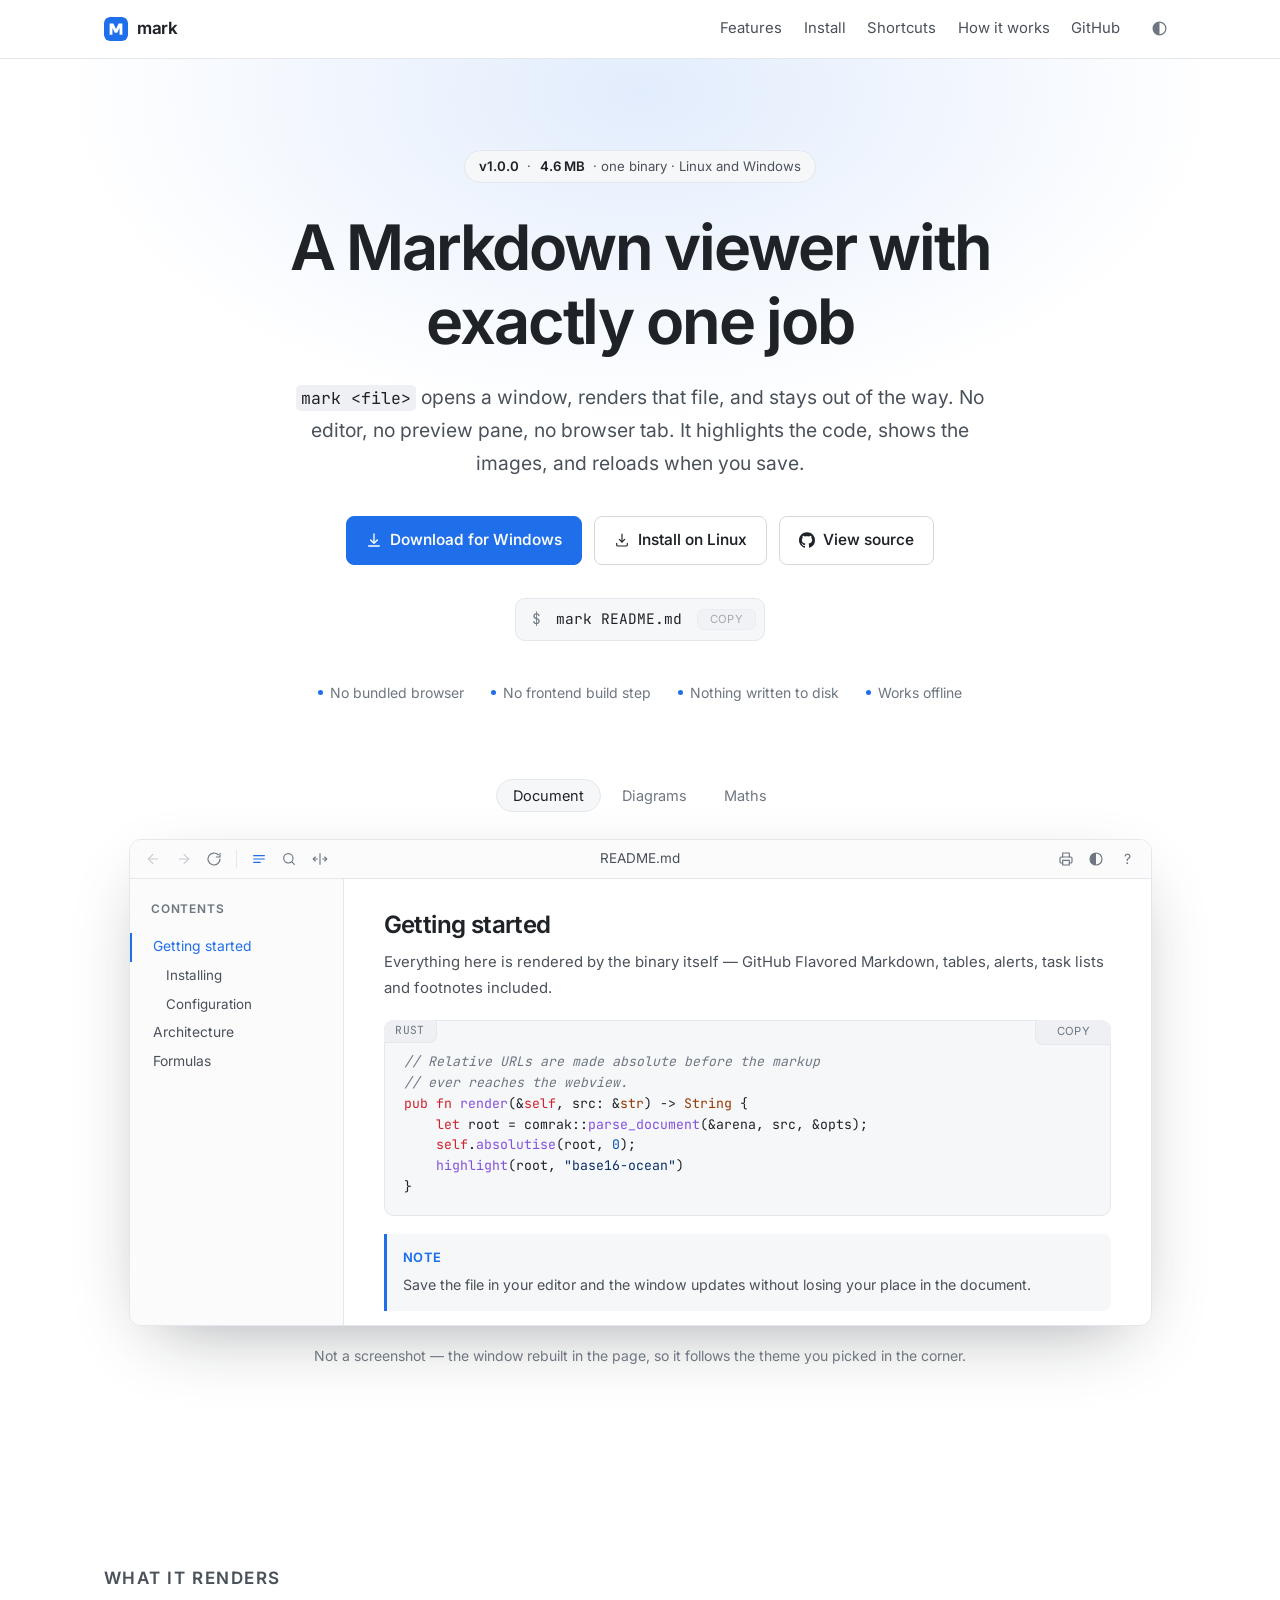
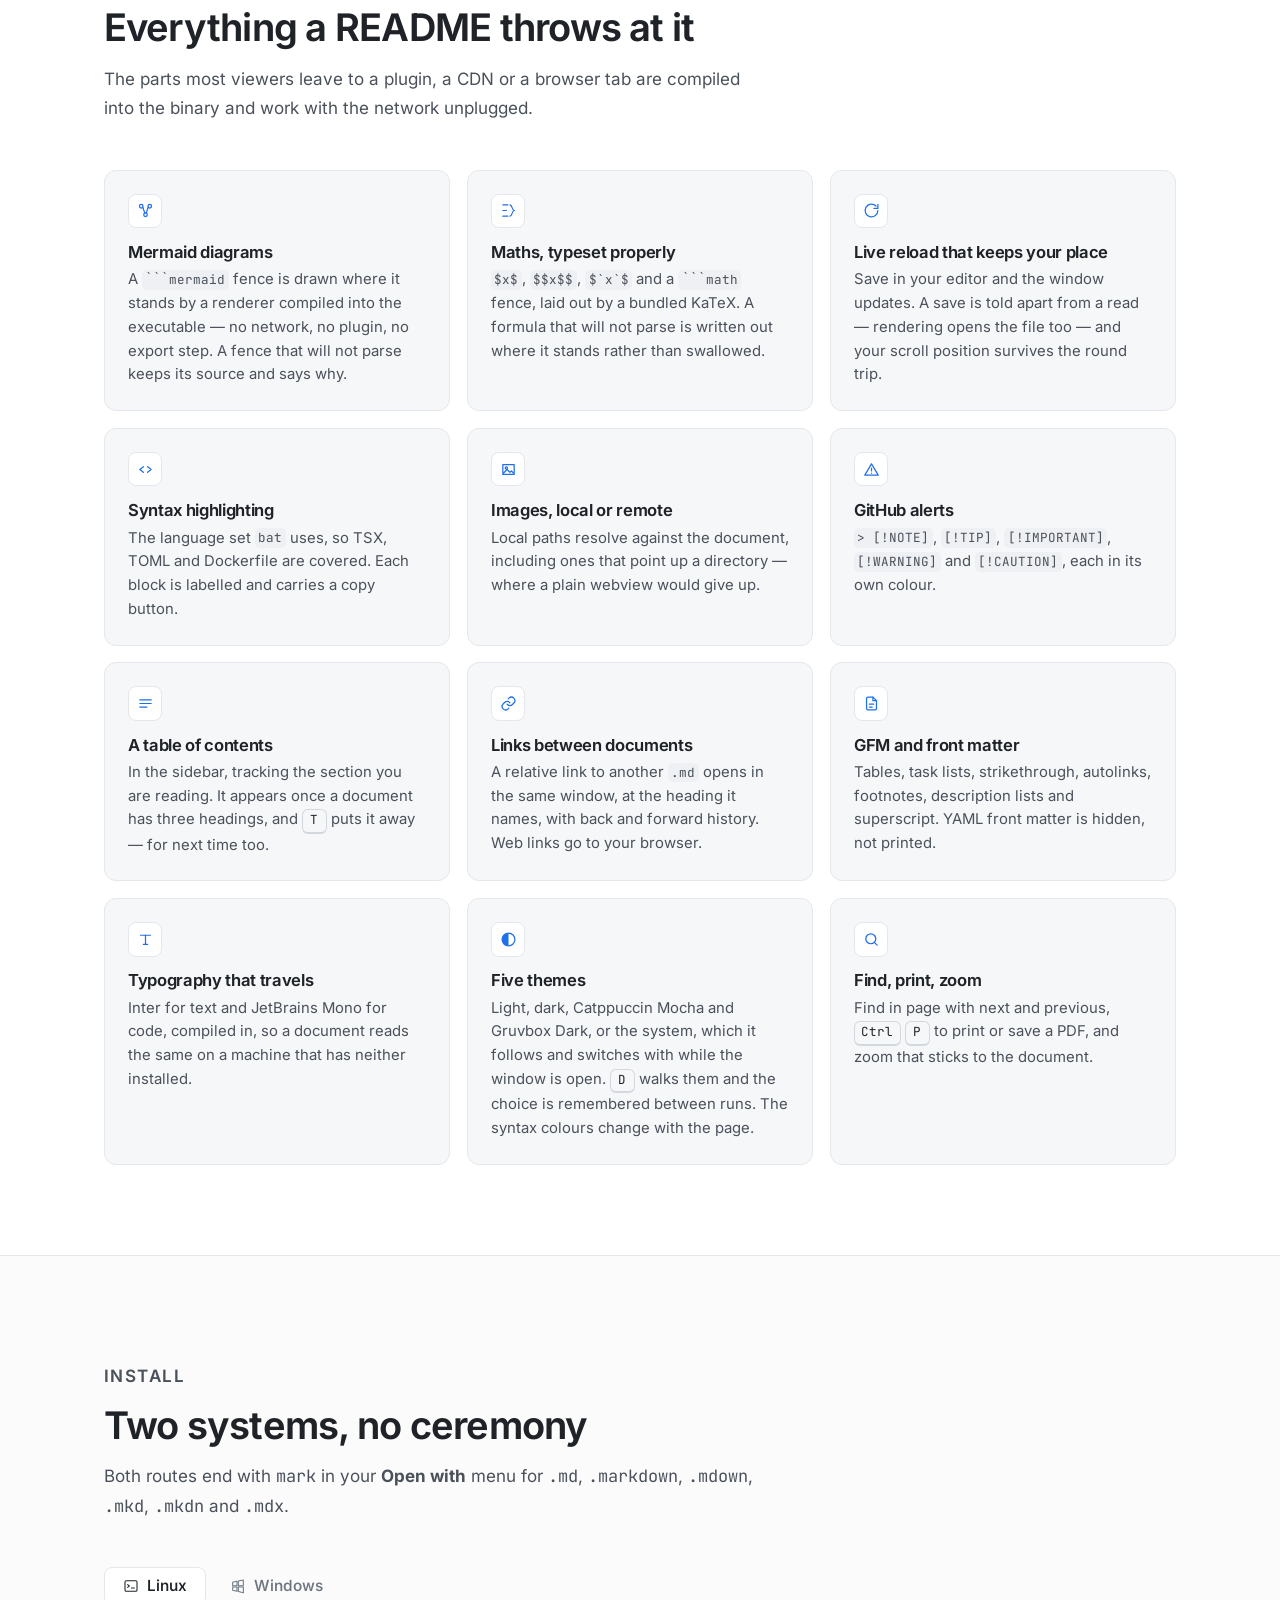
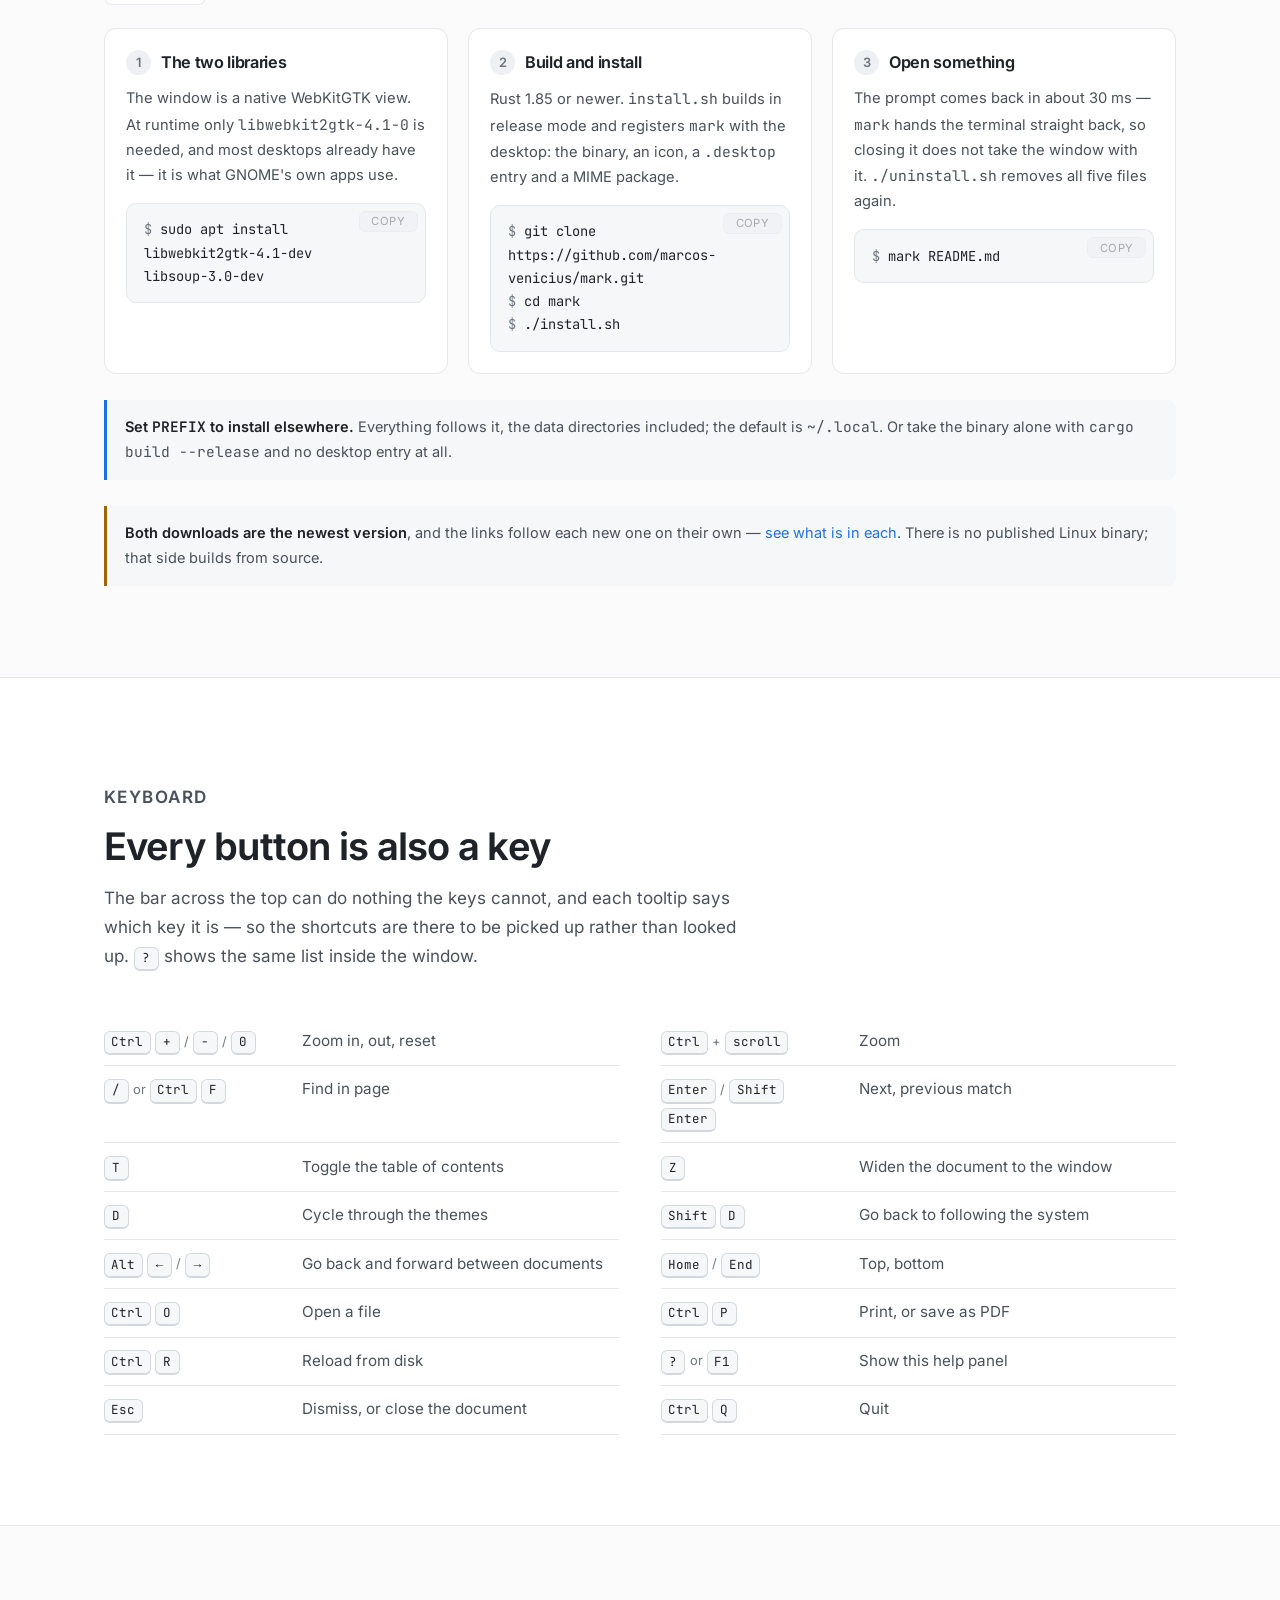
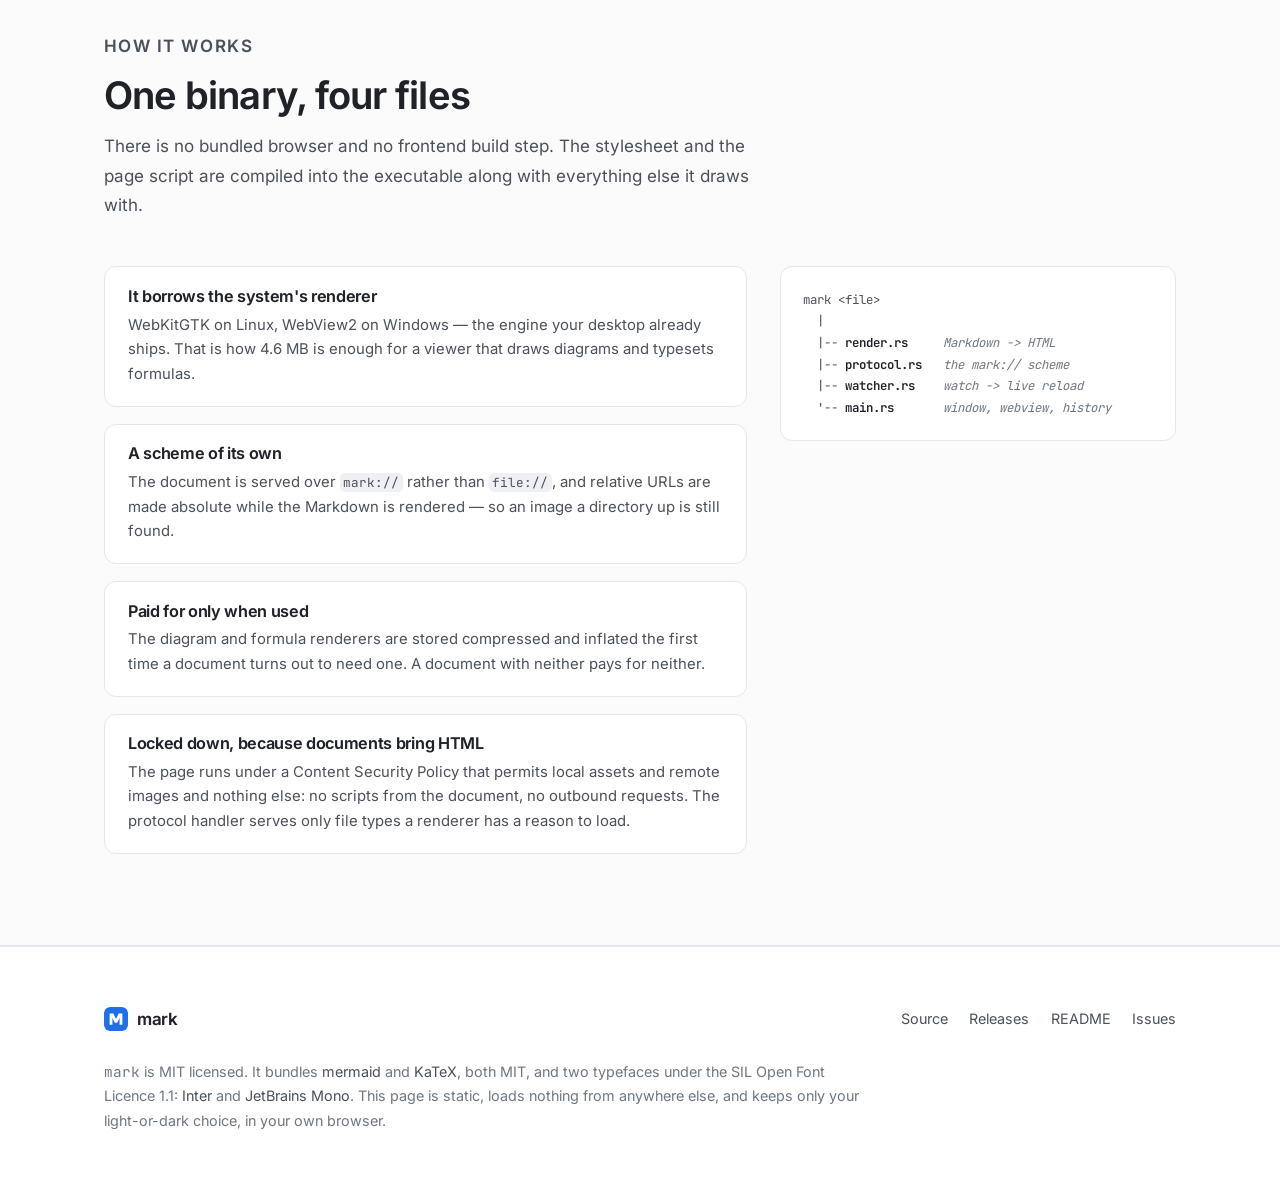
==== docs/index.html @ d96e4192 "feat: show the version in the empty window and on the landing page The empty state, which is the scr" ====
<!doctype html>
<html lang="en">
<head>
<meta charset="utf-8">
<meta name="viewport" content="width=device-width, initial-scale=1">

<title>mark — a Markdown viewer with exactly one job</title>
<meta name="description" content="mark &lt;file&gt; opens a window, renders that file, and stays out of the way. One 4.6 MB Rust binary: syntax highlighting, mermaid diagrams, KaTeX formulas and live reload, with no bundled browser.">
<link rel="canonical" href="https://marcos-venicius.github.io/mark/">

<link rel="icon" href="mark.svg" type="image/svg+xml">
<link rel="apple-touch-icon" href="mark.png">

<meta property="og:type" content="website">
<meta property="og:title" content="mark — a Markdown viewer with exactly one job">
<meta property="og:description" content="Opens a window, renders your Markdown, and stays out of the way. One binary, no bundled browser, nothing written to disk.">
<meta property="og:url" content="https://marcos-venicius.github.io/mark/">
<meta property="og:image" content="https://marcos-venicius.github.io/mark/mark.png">
<meta name="twitter:card" content="summary">

<!-- One for each palette, so the browser's own chrome matches the page. -->
<meta name="theme-color" content="#ffffff" media="(prefers-color-scheme: light)">
<meta name="theme-color" content="#0f1116" media="(prefers-color-scheme: dark)">

<link rel="stylesheet" href="style.css">

<!-- Before the first paint, not in app.js: a reader who chose a palette would
     otherwise get a white page for as long as it takes the stylesheet and the
     script to arrive. Absent attribute means follow the system, which the
     media query already handles without any of this. The list is repeated here
     rather than read from app.js because app.js has not arrived yet; a name
     outside it -- from a version of this page that offered a palette this one
     does not -- leaves the system in charge. -->
<script>
  try {
    var t = localStorage.getItem("mark.site.theme");
    if (["light", "dark", "catppuccin-mocha", "gruvbox-dark"].indexOf(t) >= 0)
      document.documentElement.dataset.theme = t;
  } catch (e) { /* storage disabled: the system palette is a fine answer */ }
</script>
</head>
<body>

<header id="nav">
  <div class="wrap">
    <a class="brand" href="#top">
      <img src="mark.svg" width="24" height="24" alt="">
      mark
    </a>

    <nav class="nav-links">
      <a href="#features">Features</a>
      <a href="#install">Install</a>
      <a href="#shortcuts">Shortcuts</a>
      <a href="#how">How it works</a>
      <a href="https://github.com/marcos-venicius/mark">GitHub</a>
    </nav>

    <!-- The same five the window offers, in the same order and under the same
         names, because they are the same palettes. -->
    <div class="theme-picker">
      <button id="theme" class="icon-button" type="button" title="Theme" aria-label="Theme" aria-haspopup="true" aria-expanded="false">
        <svg viewBox="0 0 24 24" aria-hidden="true"><circle cx="12" cy="12" r="9"/><path d="M12 3a9 9 0 0 0 0 18z" style="fill:currentColor;stroke:none"/></svg>
      </button>

      <div id="theme-menu" role="menu" aria-labelledby="theme" hidden>
        <button type="button" role="menuitemradio" value="system" aria-checked="true">System</button>
        <button type="button" role="menuitemradio" value="light" aria-checked="false">Light</button>
        <button type="button" role="menuitemradio" value="dark" aria-checked="false">Dark</button>
        <button type="button" role="menuitemradio" value="catppuccin-mocha" aria-checked="false">Catppuccin Mocha</button>
        <button type="button" role="menuitemradio" value="gruvbox-dark" aria-checked="false">Gruvbox Dark</button>
      </div>
    </div>
  </div>
</header>

<main id="top">

<!-- ------------------------------------------------------------- hero -->
<section id="hero">
  <div class="wrap">
    <!-- The version is written here by hand, since the page fetches nothing;
         the_landing_page_names_this_version holds it to Cargo.toml. -->
    <span class="hero-tag"><b>v1.0.0</b> · <b>4.6 MB</b> · one binary · Linux and Windows</span>

    <h1>A Markdown viewer with exactly one job</h1>

    <p class="hero-sub">
      <code>mark &lt;file&gt;</code> opens a window, renders that file, and stays out of
      the way. No editor, no preview pane, no browser tab. It highlights the code,
      shows the images, and reloads when you save.
    </p>

    <div class="hero-actions">
      <a class="button primary" href="https://github.com/marcos-venicius/mark/releases/latest/download/mark-setup-x64.exe">
        <svg viewBox="0 0 24 24" aria-hidden="true"><path d="M12 3v12"/><path d="m7 12 5 5 5-5"/><path d="M4 21h16"/></svg>
        Download for Windows
      </a>
      <a class="button" href="#install">
        <svg viewBox="0 0 24 24" aria-hidden="true"><path d="M4 17v2a2 2 0 0 0 2 2h12a2 2 0 0 0 2-2v-2"/><path d="m8 11 4 4 4-4"/><path d="M12 3v12"/></svg>
        Install on Linux
      </a>
      <a class="button" href="https://github.com/marcos-venicius/mark">
        <svg viewBox="0 0 24 24" aria-hidden="true" style="fill:currentColor;stroke:none"><path d="M12 .5C5.37.5 0 5.78 0 12.29c0 5.2 3.44 9.6 8.2 11.16.6.1.82-.25.82-.56v-2.17c-3.34.7-4.04-1.42-4.04-1.42-.55-1.36-1.34-1.73-1.34-1.73-1.09-.72.08-.71.08-.71 1.2.08 1.84 1.2 1.84 1.2 1.07 1.79 2.81 1.27 3.5.97.1-.76.42-1.27.76-1.56-2.67-.29-5.47-1.29-5.47-5.75 0-1.27.47-2.31 1.24-3.12-.14-.29-.54-1.47.1-3.07 0 0 1-.31 3.3 1.19.96-.26 1.98-.39 3-.4 1.02.01 2.04.14 3 .4 2.3-1.5 3.3-1.19 3.3-1.19.64 1.6.24 2.78.12 3.07.77.81 1.24 1.85 1.24 3.12 0 4.47-2.81 5.45-5.49 5.74.43.36.81 1.09.81 2.2v3.26c0 .31.21.67.83.56A12.02 12.02 0 0 0 24 12.29C24 5.78 18.63.5 12 .5z"/></svg>
        View source
      </a>
    </div>

    <div class="hero-command">
      <span class="prompt">$</span>
      <span class="cmd" id="hero-cmd">mark README.md</span>
      <button class="copy-button" type="button" data-copy="#hero-cmd" style="position:static">Copy</button>
    </div>

    <p class="hero-facts">
      <span>No bundled browser</span>
      <span>No frontend build step</span>
      <span>Nothing written to disk</span>
      <span>Works offline</span>
    </p>
  </div>
</section>

<!-- --------------------------------------------------------- the window -->
<section id="showcase">
  <div class="wrap">
    <div class="panes" role="tablist" aria-label="What the window shows">
      <button type="button" role="tab" aria-selected="true" aria-controls="pane-doc" data-pane="doc">Document</button>
      <button type="button" role="tab" aria-selected="false" aria-controls="pane-diagram" data-pane="diagram">Diagrams</button>
      <button type="button" role="tab" aria-selected="false" aria-controls="pane-maths" data-pane="maths">Maths</button>
    </div>

    <!-- The window, rebuilt rather than photographed: the bar below is the one
         from src/assets/shell.html, button for button, so it follows the
         palette the reader picked at the top of this page. -->
    <div class="window">
      <div class="window-bar">
        <div class="bar-group">
          <span class="bar-icon off" title="Back (Alt Left)"><svg viewBox="0 0 24 24" aria-hidden="true"><path d="M19 12H5"/><path d="m12 19-7-7 7-7"/></svg></span>
          <span class="bar-icon off" title="Forward (Alt Right)"><svg viewBox="0 0 24 24" aria-hidden="true"><path d="M5 12h14"/><path d="m12 5 7 7-7 7"/></svg></span>
          <span class="bar-icon" title="Reload from disk (Ctrl R)"><svg viewBox="0 0 24 24" aria-hidden="true"><path d="M21 12a9 9 0 1 1-2.64-6.36"/><path d="M21 3.5V9h-5.5"/></svg></span>
          <span class="bar-sep"></span>
          <span class="bar-icon on" title="Table of contents (T)"><svg viewBox="0 0 24 24" aria-hidden="true"><path d="M4 7h16"/><path d="M4 12h16"/><path d="M4 17h10"/></svg></span>
          <span class="bar-icon" title="Find in page (/)"><svg viewBox="0 0 24 24" aria-hidden="true"><circle cx="11" cy="11" r="7"/><path d="m20 20-3.6-3.6"/></svg></span>
          <span class="bar-icon" title="Full window width (Z)"><svg viewBox="0 0 24 24" aria-hidden="true"><path d="M12 4v16"/><path d="M16 12h6"/><path d="m19 9 3 3-3 3"/><path d="M8 12H2"/><path d="m5 9-3 3 3 3"/></svg></span>
        </div>

        <span class="bar-name" id="mock-name">README.md</span>

        <div class="bar-group bar-right">
          <span class="bar-icon" title="Print, or save as PDF (Ctrl P)"><svg viewBox="0 0 24 24" aria-hidden="true"><path d="M7 9V3h10v6"/><path d="M7 18H5a2 2 0 0 1-2-2v-5a2 2 0 0 1 2-2h14a2 2 0 0 1 2 2v5a2 2 0 0 1-2 2h-2"/><path d="M7 14h10v7H7z"/></svg></span>
          <span class="bar-icon" title="Theme (D)"><svg viewBox="0 0 24 24" aria-hidden="true"><circle cx="12" cy="12" r="9"/><path d="M12 3a9 9 0 0 0 0 18z" style="fill:currentColor;stroke:none"/></svg></span>
          <span class="bar-icon" title="Help (?)">?</span>
        </div>
      </div>

      <div class="window-body">
        <aside class="window-toc">
          <p>Contents</p>
          <a href="#showcase" class="here">Getting started</a>
          <a href="#showcase" class="sub">Installing</a>
          <a href="#showcase" class="sub">Configuration</a>
          <a href="#showcase">Architecture</a>
          <a href="#showcase">Formulas</a>
        </aside>

        <div class="window-page">

          <div class="pane shown" id="pane-doc" role="tabpanel">
            <h3>Getting started</h3>
            <p class="lead">
              Everything here is rendered by the binary itself — GitHub Flavored
              Markdown, tables, alerts, task lists and footnotes included.
            </p>

            <div class="mock-code">
              <pre data-lang="rust"><code><span class="c">// Relative URLs are made absolute before the markup</span>
<span class="c">// ever reaches the webview.</span>
<span class="k">pub fn</span> <span class="f">render</span>(&amp;<span class="k">self</span>, src: &amp;<span class="t">str</span>) -&gt; <span class="t">String</span> {
    <span class="k">let</span> root = comrak::<span class="f">parse_document</span>(&amp;arena, src, &amp;opts);
    <span class="k">self</span>.<span class="f">absolutise</span>(root, <span class="n">0</span>);
    <span class="f">highlight</span>(root, <span class="s">"base16-ocean"</span>)
}</code></pre>
              <span class="copy">Copy</span>
            </div>

            <div class="mock-alert note">
              <span class="title">Note</span>
              <p>Save the file in your editor and the window updates without losing your place in the document.</p>
            </div>

            <table class="mock-table">
              <thead><tr><th>Key</th><th>Action</th></tr></thead>
              <tbody>
                <tr><td>T</td><td>Table of contents</td></tr>
                <tr><td>D</td><td>Light or dark</td></tr>
                <tr><td>Ctrl P</td><td>Print</td></tr>
              </tbody>
            </table>
          </div>

          <div class="pane" id="pane-diagram" role="tabpanel">
            <h3>Architecture</h3>
            <p class="lead">
              A <code>```mermaid</code> fence is drawn where it stands, by a
              renderer compiled into the binary. No network, no plugin.
            </p>

            <div class="mock-diagram">
              <svg viewBox="0 0 620 132" role="img" aria-label="A flow diagram: the file goes to the renderer, then to the window">
                <rect class="box" x="8" y="46" width="150" height="42" rx="8"/>
                <text class="label" x="83" y="72" text-anchor="middle">file.md</text>

                <path class="edge" d="M158 67h60"/>
                <path class="edge" d="m212 62 8 5-8 5"/>
                <text class="edge-label" x="188" y="56" text-anchor="middle">watch</text>

                <rect class="box" x="222" y="46" width="176" height="42" rx="8"/>
                <text class="label" x="310" y="72" text-anchor="middle">comrak + syntect</text>

                <path class="edge" d="M398 67h60"/>
                <path class="edge" d="m452 62 8 5-8 5"/>
                <text class="edge-label" x="428" y="56" text-anchor="middle">mark://</text>

                <rect class="box" x="462" y="46" width="150" height="42" rx="8"/>
                <text class="label" x="537" y="72" text-anchor="middle">window</text>

                <path class="edge" d="M537 88v22H83V88"/>
                <path class="edge" d="m78 93 5-8 5 8"/>
                <text class="edge-label" x="310" y="124" text-anchor="middle">reload on save, scroll kept</text>
              </svg>
            </div>

            <p>
              Each diagram is drawn twice, once per palette, and the stylesheet
              shows one — which is also what makes a dark page printable.
            </p>
          </div>

          <div class="pane" id="pane-maths" role="tabpanel">
            <h3>Formulas</h3>
            <p class="lead">
              <code>$x$</code>, <code>$$x$$</code> and a <code>```math</code>
              fence, typeset by a KaTeX compiled in beside the diagram renderer.
            </p>

            <div class="mock-math">
              <i>e</i><sup><i>iπ</i></sup> + 1 = 0
            </div>

            <p>
              Inline as well: the golden ratio is
              <i>φ</i> = <span class="frac"><span>1 + √<span class="rad">5</span></span><span>2</span></span>,
              set in the middle of a sentence without disturbing the line.
            </p>

            <div class="mock-math">
              <span class="frac"><span>∂<i>f</i></span><span>∂<i>x</i></span></span>
              = lim<sub><i>h</i>→0</sub>
              <span class="frac"><span><i>f</i>(<i>x</i>+<i>h</i>) − <i>f</i>(<i>x</i>)</span><span><i>h</i></span></span>
            </div>
          </div>

        </div>
      </div>
    </div>

    <p class="window-note">
      Not a screenshot — the window rebuilt in the page, so it follows the theme
      you picked in the corner.
    </p>
  </div>
</section>

<!-- --------------------------------------------------------- features -->
<section id="features">
  <div class="wrap">
    <div class="section-head">
      <p class="eyebrow">What it renders</p>
      <h2>Everything a README throws at it</h2>
      <p>
        The parts most viewers leave to a plugin, a CDN or a browser tab are
        compiled into the binary and work with the network unplugged.
      </p>
    </div>

    <div class="grid">
      <article class="card">
        <span class="card-icon"><svg viewBox="0 0 24 24" aria-hidden="true"><circle cx="6" cy="6" r="2.5"/><circle cx="18" cy="6" r="2.5"/><circle cx="12" cy="18" r="2.5"/><path d="M8.2 7.4 11 15.7M15.8 7.4 13 15.7"/></svg></span>
        <h3>Mermaid diagrams</h3>
        <p>
          A <code>```mermaid</code> fence is drawn where it stands by a renderer
          compiled into the executable — no network, no plugin, no export step.
          A fence that will not parse keeps its source and says why.
        </p>
      </article>

      <article class="card">
        <span class="card-icon"><svg viewBox="0 0 24 24" aria-hidden="true"><path d="M4 4h7M4 12h5M4 20h7"/><path d="M14 20c3.5 0 3-8 6-8"/><path d="M14 4c3.5 0 3 8 6 8"/></svg></span>
        <h3>Maths, typeset properly</h3>
        <p>
          <code>$x$</code>, <code>$$x$$</code>, <code>$`x`$</code> and a
          <code>```math</code> fence, laid out by a bundled KaTeX. A formula that
          will not parse is written out where it stands rather than swallowed.
        </p>
      </article>

      <article class="card">
        <span class="card-icon"><svg viewBox="0 0 24 24" aria-hidden="true"><path d="M21 12a9 9 0 1 1-2.64-6.36"/><path d="M21 3.5V9h-5.5"/></svg></span>
        <h3>Live reload that keeps your place</h3>
        <p>
          Save in your editor and the window updates. A save is told apart from a
          read — rendering opens the file too — and your scroll position survives
          the round trip.
        </p>
      </article>

      <article class="card">
        <span class="card-icon"><svg viewBox="0 0 24 24" aria-hidden="true"><path d="m9 8-5 4 5 4"/><path d="m15 8 5 4-5 4"/></svg></span>
        <h3>Syntax highlighting</h3>
        <p>
          The language set <code>bat</code> uses, so TSX, TOML and Dockerfile are
          covered. Each block is labelled and carries a copy button.
        </p>
      </article>

      <article class="card">
        <span class="card-icon"><svg viewBox="0 0 24 24" aria-hidden="true"><path d="M4 5h16v14H4z"/><circle cx="9" cy="10" r="1.6"/><path d="m5 17 5-5 4 4 2-2 3 3"/></svg></span>
        <h3>Images, local or remote</h3>
        <p>
          Local paths resolve against the document, including ones that point up
          a directory — where a plain webview would give up.
        </p>
      </article>

      <article class="card">
        <span class="card-icon"><svg viewBox="0 0 24 24" aria-hidden="true"><path d="M12 4 2.5 20h19z"/><path d="M12 10v4M12 17.2v.1"/></svg></span>
        <h3>GitHub alerts</h3>
        <p>
          <code>&gt; [!NOTE]</code>, <code>[!TIP]</code>,
          <code>[!IMPORTANT]</code>, <code>[!WARNING]</code> and
          <code>[!CAUTION]</code>, each in its own colour.
        </p>
      </article>

      <article class="card">
        <span class="card-icon"><svg viewBox="0 0 24 24" aria-hidden="true"><path d="M4 7h16"/><path d="M4 12h16"/><path d="M4 17h10"/></svg></span>
        <h3>A table of contents</h3>
        <p>
          In the sidebar, tracking the section you are reading. It appears once a
          document has three headings, and <kbd>T</kbd> puts it away &mdash; for
          next time too.
        </p>
      </article>

      <article class="card">
        <span class="card-icon"><svg viewBox="0 0 24 24" aria-hidden="true"><path d="M10 13a5 5 0 0 0 7.5.5l2.5-2.5a5 5 0 0 0-7-7l-1.4 1.4"/><path d="M14 11a5 5 0 0 0-7.5-.5L4 13a5 5 0 0 0 7 7l1.4-1.4"/></svg></span>
        <h3>Links between documents</h3>
        <p>
          A relative link to another <code>.md</code> opens in the same window,
          at the heading it names, with back and forward history. Web links go
          to your browser.
        </p>
      </article>

      <article class="card">
        <span class="card-icon"><svg viewBox="0 0 24 24" aria-hidden="true"><path d="M14 3H7a2 2 0 0 0-2 2v14a2 2 0 0 0 2 2h10a2 2 0 0 0 2-2V8z"/><path d="M14 3v5h5"/><path d="M9 13h6M9 17h4"/></svg></span>
        <h3>GFM and front matter</h3>
        <p>
          Tables, task lists, strikethrough, autolinks, footnotes, description
          lists and superscript. YAML front matter is hidden, not printed.
        </p>
      </article>

      <article class="card">
        <span class="card-icon"><svg viewBox="0 0 24 24" aria-hidden="true"><path d="M5 6h14"/><path d="M12 6v13"/><path d="M9 19h6"/></svg></span>
        <h3>Typography that travels</h3>
        <p>
          Inter for text and JetBrains Mono for code, compiled in, so a document
          reads the same on a machine that has neither installed.
        </p>
      </article>

      <article class="card">
        <span class="card-icon"><svg viewBox="0 0 24 24" aria-hidden="true"><circle cx="12" cy="12" r="9"/><path d="M12 3a9 9 0 0 0 0 18z" style="fill:currentColor;stroke:none"/></svg></span>
        <h3>Five themes</h3>
        <p>
          Light, dark, Catppuccin Mocha and Gruvbox Dark, or the system, which it
          follows and switches with while the window is open. <kbd>D</kbd> walks
          them and the choice is remembered between runs. The syntax colours
          change with the page.
        </p>
      </article>

      <article class="card">
        <span class="card-icon"><svg viewBox="0 0 24 24" aria-hidden="true"><circle cx="11" cy="11" r="7"/><path d="m20 20-3.6-3.6"/></svg></span>
        <h3>Find, print, zoom</h3>
        <p>
          Find in page with next and previous, <kbd>Ctrl</kbd> <kbd>P</kbd> to
          print or save a PDF, and zoom that sticks to the document.
        </p>
      </article>
    </div>
  </div>
</section>

<!-- ---------------------------------------------------------- install -->
<section id="install">
  <div class="wrap">
    <div class="section-head">
      <p class="eyebrow">Install</p>
      <h2>Two systems, no ceremony</h2>
      <p>
        Both routes end with <code>mark</code> in your <b>Open with</b> menu for
        <code>.md</code>, <code>.markdown</code>, <code>.mdown</code>,
        <code>.mkd</code>, <code>.mkdn</code> and <code>.mdx</code>.
      </p>
    </div>

    <div class="tabs" role="tablist" aria-label="Choose a platform">
      <button type="button" role="tab" aria-selected="true" aria-controls="tab-linux" data-tab="linux">
        <svg viewBox="0 0 24 24" aria-hidden="true"><rect x="3" y="4" width="18" height="16" rx="2"/><path d="m7 10 2.5 2L7 14"/><path d="M12.5 15H17"/></svg>
        Linux
      </button>
      <button type="button" role="tab" aria-selected="false" aria-controls="tab-windows" data-tab="windows">
        <svg viewBox="0 0 24 24" aria-hidden="true"><path d="M4 6.5 10.5 5v6.5H4z"/><path d="M12.5 4.6 20 3v8.5h-7.5z"/><path d="M4 13.5h6.5V20L4 18.5z"/><path d="M12.5 13.5H20V22l-7.5-1.6z"/></svg>
        Windows
      </button>
    </div>

    <div class="tab-panel" id="tab-linux" role="tabpanel">
      <div class="steps">
        <div class="step">
          <h3><span class="num">1</span> The two libraries</h3>
          <p>
            The window is a native WebKitGTK view. At runtime only
            <code>libwebkit2gtk-4.1-0</code> is needed, and most desktops already
            have it — it is what GNOME's own apps use.
          </p>
          <pre class="shell"><span class="prompt">$ </span>sudo apt install libwebkit2gtk-4.1-dev libsoup-3.0-dev</pre>
        </div>

        <div class="step">
          <h3><span class="num">2</span> Build and install</h3>
          <p>
            Rust 1.85 or newer. <code>install.sh</code> builds in release mode and
            registers <code>mark</code> with the desktop: the binary, an icon, a
            <code>.desktop</code> entry and a MIME package.
          </p>
          <pre class="shell"><span class="prompt">$ </span>git clone https://github.com/marcos-venicius/mark.git
<span class="prompt">$ </span>cd mark
<span class="prompt">$ </span>./install.sh</pre>
        </div>

        <div class="step">
          <h3><span class="num">3</span> Open something</h3>
          <p>
            The prompt comes back in about 30 ms — <code>mark</code> hands the
            terminal straight back, so closing it does not take the window with
            it. <code>./uninstall.sh</code> removes all five files again.
          </p>
          <pre class="shell"><span class="prompt">$ </span>mark README.md</pre>
        </div>
      </div>

      <p class="note-line">
        <b>Set <code>PREFIX</code> to install elsewhere.</b> Everything follows
        it, the data directories included; the default is <code>~/.local</code>.
        Or take the binary alone with
        <code>cargo build --release</code> and no desktop entry at all.
      </p>
    </div>

    <div class="tab-panel" id="tab-windows" role="tabpanel" hidden>
      <div class="steps">
        <div class="step">
          <h3><span class="num">1</span> Nothing to install first</h3>
          <p>
            The window uses WebView2, which ships with Windows 11 and is a
            bootstrapper away on Windows 10. There is no runtime to chase and no
            Visual C++ redistributable.
          </p>
        </div>

        <div class="step">
          <h3><span class="num">2</span> Take the installer</h3>
          <p>
            <code>mark-setup-x64.exe</code> installs for the current user only —
            <code>%LOCALAPPDATA%\Programs\mark</code>, no administrator prompt, a
            Start Menu entry, and an uninstaller that takes the registry keys with
            it. Or take the single <code>.exe</code> and run it from anywhere.
          </p>
          <div class="downloads">
            <a class="button primary" href="https://github.com/marcos-venicius/mark/releases/latest/download/mark-setup-x64.exe">Installer (x64)</a>
            <a class="button" href="https://github.com/marcos-venicius/mark/releases/latest/download/mark-windows-x64.exe">Plain .exe</a>
          </div>
        </div>

        <div class="step">
          <h3><span class="num">3</span> Double-click a file</h3>
          <p>
            Installing puts <code>mark</code> in the <b>Open with</b> menu of every
            Markdown extension. The installer leaves <code>PATH</code> alone; add
            <code>%LOCALAPPDATA%\Programs\mark</code> to it if you want
            <code>mark file.md</code> from a terminal.
          </p>
        </div>
      </div>

      <p class="note-line">
        <b>No installer can make itself the default for a file type</b>, and this
        one does not pretend to: on Windows the value that decides it is
        hash-protected, precisely so that programs cannot claim a file type behind
        your back. Choose <code>mark</code> once with "Always use this app" and the
        double click works from then on.
      </p>
    </div>

    <p class="note-line" style="border-left-color: var(--warning)">
      <b>Both downloads are the newest version</b>, and the links follow each new
      one on their own —
      <a href="https://github.com/marcos-venicius/mark/blob/main/CHANGELOG.md">see what is in each</a>.
      There is no published Linux binary; that side builds from source.
    </p>
  </div>
</section>

<!-- -------------------------------------------------------- shortcuts -->
<section id="shortcuts">
  <div class="wrap">
    <div class="section-head">
      <p class="eyebrow">Keyboard</p>
      <h2>Every button is also a key</h2>
      <p>
        The bar across the top can do nothing the keys cannot, and each tooltip
        says which key it is — so the shortcuts are there to be picked up rather
        than looked up. <kbd>?</kbd> shows the same list inside the window.
      </p>
    </div>

    <div class="keys">
      <div class="key-row"><span class="combo"><kbd>Ctrl</kbd><kbd>+</kbd><span class="sep">/</span><kbd>−</kbd><span class="sep">/</span><kbd>0</kbd></span><span class="what">Zoom in, out, reset</span></div>
      <div class="key-row"><span class="combo"><kbd>Ctrl</kbd><span class="sep">+</span><kbd>scroll</kbd></span><span class="what">Zoom</span></div>
      <div class="key-row"><span class="combo"><kbd>/</kbd><span class="sep">or</span><kbd>Ctrl</kbd><kbd>F</kbd></span><span class="what">Find in page</span></div>
      <div class="key-row"><span class="combo"><kbd>Enter</kbd><span class="sep">/</span><kbd>Shift</kbd><kbd>Enter</kbd></span><span class="what">Next, previous match</span></div>
      <div class="key-row"><span class="combo"><kbd>T</kbd></span><span class="what">Toggle the table of contents</span></div>
      <div class="key-row"><span class="combo"><kbd>Z</kbd></span><span class="what">Widen the document to the window</span></div>
      <div class="key-row"><span class="combo"><kbd>D</kbd></span><span class="what">Cycle through the themes</span></div>
      <div class="key-row"><span class="combo"><kbd>Shift</kbd><kbd>D</kbd></span><span class="what">Go back to following the system</span></div>
      <div class="key-row"><span class="combo"><kbd>Alt</kbd><kbd>←</kbd><span class="sep">/</span><kbd>→</kbd></span><span class="what">Go back and forward between documents</span></div>
      <div class="key-row"><span class="combo"><kbd>Home</kbd><span class="sep">/</span><kbd>End</kbd></span><span class="what">Top, bottom</span></div>
      <div class="key-row"><span class="combo"><kbd>Ctrl</kbd><kbd>O</kbd></span><span class="what">Open a file</span></div>
      <div class="key-row"><span class="combo"><kbd>Ctrl</kbd><kbd>P</kbd></span><span class="what">Print, or save as PDF</span></div>
      <div class="key-row"><span class="combo"><kbd>Ctrl</kbd><kbd>R</kbd></span><span class="what">Reload from disk</span></div>
      <div class="key-row"><span class="combo"><kbd>?</kbd><span class="sep">or</span><kbd>F1</kbd></span><span class="what">Show this help panel</span></div>
      <div class="key-row"><span class="combo"><kbd>Esc</kbd></span><span class="what">Dismiss, or close the document</span></div>
      <div class="key-row"><span class="combo"><kbd>Ctrl</kbd><kbd>Q</kbd></span><span class="what">Quit</span></div>
    </div>
  </div>
</section>

<!-- ------------------------------------------------------ how it works -->
<section id="how">
  <div class="wrap">
    <div class="section-head">
      <p class="eyebrow">How it works</p>
      <h2>One binary, four files</h2>
      <p>
        There is no bundled browser and no frontend build step. The stylesheet and
        the page script are compiled into the executable along with everything
        else it draws with.
      </p>
    </div>

    <div class="how-layout">
      <div class="how-list">
        <div class="how-item">
          <h3>It borrows the system's renderer</h3>
          <p>
            WebKitGTK on Linux, WebView2 on Windows — the engine your desktop
            already ships. That is how 4.6 MB is enough for a viewer that draws
            diagrams and typesets formulas.
          </p>
        </div>

        <div class="how-item">
          <h3>A scheme of its own</h3>
          <p>
            The document is served over <code>mark://</code> rather than
            <code>file://</code>, and relative URLs are made absolute while the
            Markdown is rendered — so an image a directory up is still found.
          </p>
        </div>

        <div class="how-item">
          <h3>Paid for only when used</h3>
          <p>
            The diagram and formula renderers are stored compressed and inflated
            the first time a document turns out to need one. A document with
            neither pays for neither.
          </p>
        </div>

        <div class="how-item">
          <h3>Locked down, because documents bring HTML</h3>
          <p>
            The page runs under a Content Security Policy that permits local
            assets and remote images and nothing else: no scripts from the
            document, no outbound requests. The protocol handler serves only file
            types a renderer has a reason to load.
          </p>
        </div>
      </div>

      <pre class="tree">mark &lt;file&gt;
  |
  |-- <b>render.rs</b>     <span class="c">Markdown -&gt; HTML</span>
  |-- <b>protocol.rs</b>   <span class="c">the mark:// scheme</span>
  |-- <b>watcher.rs</b>    <span class="c">watch -&gt; live reload</span>
  '-- <b>main.rs</b>       <span class="c">window, webview, history</span>
</pre>
    </div>
  </div>
</section>

</main>

<footer>
  <div class="wrap">
    <div class="foot-top">
      <a class="brand" href="#top">
        <img src="mark.svg" width="24" height="24" alt="">
        mark
      </a>
      <div class="foot-links">
        <a href="https://github.com/marcos-venicius/mark">Source</a>
        <a href="https://github.com/marcos-venicius/mark/releases">Releases</a>
        <a href="https://github.com/marcos-venicius/mark#readme">README</a>
        <a href="https://github.com/marcos-venicius/mark/issues">Issues</a>
      </div>
    </div>

    <p class="credits">
      <code>mark</code> is MIT licensed. It bundles
      <a href="https://mermaid.js.org/">mermaid</a> and
      <a href="https://katex.org/">KaTeX</a>, both MIT, and two typefaces under the
      SIL Open Font Licence 1.1: <a href="https://github.com/rsms/inter">Inter</a>
      and <a href="https://github.com/JetBrains/JetBrainsMono">JetBrains Mono</a>.
      This page is static, loads nothing from anywhere else, and keeps only your
      light-or-dark choice, in your own browser.
    </p>
  </div>
</footer>

<script src="app.js"></script>
</body>
</html>
---- docs/style.css ----
/* The landing page for mark, served from GitHub Pages.

   The palette below is the app's own, copied token for token from
   src/assets/style.css. That is deliberate: the site and the window it is
   selling should not be two designs that merely resemble each other, and a
   value changed in the app can be carried across here by eye. Everything the
   page needs beyond the app's tokens is grouped separately and named --site-*.

   No build step, no framework, no external request. The two fonts are served
   from fonts/ beside this file for the same reason the binary carries them:
   the page should read the same on a machine that has neither. */

/* ------------------------------------------------------------------ fonts */

/* Only the latin subsets are here, not the latin-ext ones the binary also
   carries. The unicode-range is what makes that safe: a glyph outside the
   range falls back to the stack rather than going missing, and an English
   page never asks for one. 88 KB instead of 189 KB. */
@font-face {
  font-family: "Inter";
  font-style: normal;
  font-weight: 100 900;
  font-display: swap;
  src: url("fonts/inter-latin.woff2") format("woff2");
  unicode-range: U+0000-00FF, U+0131, U+0152-0153, U+02BB-02BC, U+02C6, U+02DA, U+02DC, U+0304, U+0308, U+0329, U+2000-206F, U+20AC, U+2122, U+2191, U+2193, U+2212, U+2215, U+FEFF, U+FFFD;
}

@font-face {
  font-family: "JetBrains Mono";
  font-style: normal;
  font-weight: 100 800;
  font-display: swap;
  src: url("fonts/jetbrains-mono-latin.woff2") format("woff2");
  unicode-range: U+0000-00FF, U+0131, U+0152-0153, U+02BB-02BC, U+02C6, U+02DA, U+02DC, U+0304, U+0308, U+0329, U+2000-206F, U+20AC, U+2122, U+2191, U+2193, U+2212, U+2215, U+FEFF, U+FFFD;
}

/* --------------------------------------------------------------- palettes */

:root {
  --bg: #ffffff;
  --sidebar-bg: #fbfbfc;
  --surface: #f6f7f9;
  --surface-strong: #eef0f3;
  --border: #e4e7eb;
  --border-strong: #d3d8de;
  --text: #1f2328;
  --text-soft: #4a515a;
  --muted: #6e7781;
  --link: #1f6feb;
  --accent: #1f6feb;
  --shadow: 0 6px 24px rgba(20, 24, 31, 0.12);
  --selection: rgba(31, 111, 235, 0.18);
  --backdrop: rgba(20, 24, 31, 0.34);

  --note: #1f6feb;
  --tip: #1a7f37;
  --important: #8250df;
  --warning: #9a6700;
  --caution: #cf222e;

  --sans: "Inter", ui-sans-serif, system-ui, -apple-system, "Segoe UI", Roboto,
    "Helvetica Neue", Arial, "Noto Sans", sans-serif;
  --mono: "JetBrains Mono", ui-monospace, "SFMono-Regular", "Cascadia Mono",
    "Liberation Mono", Menlo, Consolas, monospace;

  --bar-height: 2.4rem;

  /* Beyond the app's palette. The syntax colours stand in for syntect, which
     is not here: the mock's code is highlighted by hand, once per palette. */
  --site-nav-bg: rgba(255, 255, 255, 0.82);
  --site-glow: rgba(31, 111, 235, 0.13);
  --site-frame: 0 24px 70px -28px rgba(20, 24, 31, 0.42);
  --site-on-accent: #ffffff;

  --syn-key: #cf222e;
  --syn-str: #0a3069;
  --syn-com: #6e7781;
  --syn-fn: #8250df;
  --syn-num: #0550ae;
  --syn-type: #953800;

  color-scheme: light;
  font-size: 16.5px;
}

/* The dark palette, written twice on purpose, exactly as the app writes it.
   The two conditions it answers to -- the system asking for dark with nothing
   overriding it, and the reader picking dark outright -- cannot be folded into
   one selector, because one of them is a media query. Keep the blocks
   identical. */
@media (prefers-color-scheme: dark) {
  :root:not([data-theme]) {
    --bg: #0f1116;
    --sidebar-bg: #0b0d11;
    --surface: #171a21;
    --surface-strong: #1f232b;
    --border: #262b34;
    --border-strong: #363c47;
    --text: #e2e5ea;
    --text-soft: #b6bdc7;
    --muted: #8b939f;
    --link: #6aa9ff;
    --accent: #6aa9ff;
    --shadow: 0 6px 24px rgba(0, 0, 0, 0.55);
    --selection: rgba(106, 169, 255, 0.26);
    --backdrop: rgba(0, 0, 0, 0.62);

    --note: #6aa9ff;
    --tip: #4ac26b;
    --important: #b787f0;
    --warning: #d4a72c;
    --caution: #ff7b72;

    --site-nav-bg: rgba(15, 17, 22, 0.82);
    --site-glow: rgba(106, 169, 255, 0.13);
    --site-frame: 0 24px 70px -28px rgba(0, 0, 0, 0.8);
    --site-on-accent: #0b0d11;

    --syn-key: #ff7b72;
    --syn-str: #a5d6ff;
    --syn-com: #8b939f;
    --syn-fn: #d2a8ff;
    --syn-num: #79c0ff;
    --syn-type: #ffa657;

    color-scheme: dark;
  }
}

:root[data-theme="dark"] {
  --bg: #0f1116;
  --sidebar-bg: #0b0d11;
  --surface: #171a21;
  --surface-strong: #1f232b;
  --border: #262b34;
  --border-strong: #363c47;
  --text: #e2e5ea;
  --text-soft: #b6bdc7;
  --muted: #8b939f;
  --link: #6aa9ff;
  --accent: #6aa9ff;
  --shadow: 0 6px 24px rgba(0, 0, 0, 0.55);
  --selection: rgba(106, 169, 255, 0.26);
  --backdrop: rgba(0, 0, 0, 0.62);

  --note: #6aa9ff;
  --tip: #4ac26b;
  --important: #b787f0;
  --warning: #d4a72c;
  --caution: #ff7b72;

  --site-nav-bg: rgba(15, 17, 22, 0.82);
  --site-glow: rgba(106, 169, 255, 0.13);
  --site-frame: 0 24px 70px -28px rgba(0, 0, 0, 0.8);
  --site-on-accent: #0b0d11;

  --syn-key: #ff7b72;
  --syn-str: #a5d6ff;
  --syn-com: #8b939f;
  --syn-fn: #d2a8ff;
  --syn-num: #79c0ff;
  --syn-type: #ffa657;

  color-scheme: dark;
}

/* Catppuccin Mocha and Gruvbox dark, again the app's own, again token for token
   -- and with a --syn-* set each, since the code in the mock is highlighted by
   hand rather than by syntect. One copy apiece: no system asks for either, so
   the media query above has nothing to say about them. */
:root[data-theme="catppuccin-mocha"] {
  --bg: #1e1e2e;
  --sidebar-bg: #181825;
  --surface: #313244;
  --surface-strong: #45475a;
  --border: #313244;
  --border-strong: #45475a;
  --text: #cdd6f4;
  --text-soft: #bac2de;
  --muted: #a6adc8;
  --link: #89b4fa;
  --accent: #cba6f7;
  --shadow: 0 6px 24px rgba(17, 17, 27, 0.55);
  --selection: rgba(137, 180, 250, 0.26);
  --backdrop: rgba(17, 17, 27, 0.62);

  --note: #89b4fa;
  --tip: #a6e3a1;
  --important: #cba6f7;
  --warning: #f9e2af;
  --caution: #f38ba8;

  --site-nav-bg: rgba(30, 30, 46, 0.82);
  --site-glow: rgba(203, 166, 247, 0.13);
  --site-frame: 0 24px 70px -28px rgba(17, 17, 27, 0.8);
  --site-on-accent: #1e1e2e;

  --syn-key: #cba6f7;
  --syn-str: #a6e3a1;
  --syn-com: #6c7086;
  --syn-fn: #89b4fa;
  --syn-num: #fab387;
  --syn-type: #f9e2af;

  color-scheme: dark;
}

:root[data-theme="gruvbox-dark"] {
  --bg: #282828;
  --sidebar-bg: #1d2021;
  --surface: #32302f;
  --surface-strong: #3c3836;
  --border: #3c3836;
  --border-strong: #504945;
  --text: #ebdbb2;
  --text-soft: #d5c4a1;
  --muted: #a89984;
  --link: #83a598;
  --accent: #fe8019;
  --shadow: 0 6px 24px rgba(0, 0, 0, 0.55);
  --selection: rgba(131, 165, 152, 0.26);
  --backdrop: rgba(29, 32, 33, 0.62);

  --note: #83a598;
  --tip: #b8bb26;
  --important: #d3869b;
  --warning: #fabd2f;
  --caution: #fb4934;

  --site-nav-bg: rgba(40, 40, 40, 0.82);
  --site-glow: rgba(254, 128, 25, 0.13);
  --site-frame: 0 24px 70px -28px rgba(0, 0, 0, 0.8);
  --site-on-accent: #1d2021;

  --syn-key: #fb4934;
  --syn-str: #b8bb26;
  --syn-com: #928374;
  --syn-fn: #8ec07c;
  --syn-num: #d3869b;
  --syn-type: #fabd2f;

  color-scheme: dark;
}

/* ------------------------------------------------------------------- base */

* { box-sizing: border-box; }

html {
  scroll-behavior: smooth;
  /* The nav is sticky, so an anchor would otherwise land under it. */
  scroll-padding-top: 5rem;
}

body {
  margin: 0;
  background: var(--bg);
  color: var(--text);
  font-family: var(--sans);
  font-size: 1rem;
  line-height: 1.72;
  -webkit-font-smoothing: antialiased;
  text-rendering: optimizeLegibility;
  /* A long word or a wide mock must never widen the page itself. */
  overflow-x: hidden;
}

::selection { background: var(--selection); }

a { color: var(--link); text-decoration: none; }
a:hover { text-decoration: underline; }

code, kbd, pre { font-family: var(--mono); font-variant-ligatures: none; }

:focus-visible {
  outline: 2px solid var(--accent);
  outline-offset: 2px;
  border-radius: 4px;
}

h1, h2, h3 {
  margin: 0;
  font-weight: 640;
  letter-spacing: -0.02em;
  line-height: 1.18;
}

p { margin: 0; }

.wrap {
  width: 100%;
  max-width: 68rem;
  margin: 0 auto;
  padding: 0 1.5rem;
}

section { padding: 5.5rem 0; }

.section-head { max-width: 40rem; margin-bottom: 2.8rem; }

.eyebrow {
  margin-bottom: 0.7rem;
  color: var(--accent);
  font-size: 0.76rem;
  font-weight: 620;
  letter-spacing: 0.09em;
  text-transform: uppercase;
}

.section-head h2 { font-size: clamp(1.7rem, 3.4vw, 2.3rem); }

.section-head p {
  margin-top: 0.9rem;
  color: var(--text-soft);
  font-size: 1.03rem;
}

/* -------------------------------------------------------------------- nav */

#nav {
  position: sticky;
  top: 0;
  z-index: 20;
  border-bottom: 1px solid var(--border);
  background: var(--site-nav-bg);
  backdrop-filter: saturate(180%) blur(12px);
}

#nav .wrap {
  display: flex;
  align-items: center;
  gap: 1.4rem;
  height: 3.5rem;
}

.brand {
  display: flex;
  align-items: center;
  gap: 0.55rem;
  color: var(--text);
  font-size: 1.02rem;
  font-weight: 640;
  letter-spacing: -0.01em;
}

.brand:hover { text-decoration: none; }
.brand img { width: 24px; height: 24px; border-radius: 6px; }

.nav-links {
  display: flex;
  gap: 1.3rem;
  margin-left: auto;
}

.nav-links a {
  color: var(--text-soft);
  font-size: 0.9rem;
}

.nav-links a:hover { color: var(--text); text-decoration: none; }

.icon-button {
  display: flex;
  align-items: center;
  justify-content: center;
  width: 2rem;
  height: 2rem;
  padding: 0;
  border: 0;
  border-radius: 6px;
  background: none;
  color: var(--muted);
  cursor: pointer;
}

.icon-button:hover { background: var(--surface-strong); color: var(--text); }
.icon-button svg {
  width: 17px;
  height: 17px;
  fill: none;
  stroke: currentColor;
  stroke-width: 1.75;
  stroke-linecap: round;
  stroke-linejoin: round;
}

/* The button carried a moon and a sun while it flipped between two palettes,
   and the stylesheet showed whichever said what pressing it would give. It
   opens a menu of five now, so it promises nothing and one drawing is the
   honest number -- the same change the app's own bar made. The ticked entry
   is what says which palette is in use.

   Positioned because the menu hangs off it, and the nav is a flex row that
   would otherwise be pushed about by an open menu. */
.theme-picker { position: relative; }

#theme[aria-expanded="true"] { color: var(--accent); }

#theme-menu {
  position: absolute;
  z-index: 20;
  top: calc(100% + 0.5rem);
  right: 0;
  min-width: 11rem;
  padding: 0.25rem;
  border: 1px solid var(--border-strong);
  border-radius: 10px;
  background: var(--bg);
  box-shadow: var(--shadow);
}

#theme-menu button {
  display: flex;
  gap: 0.5rem;
  width: 100%;
  padding: 0.36rem 0.55rem;
  border: 0;
  border-radius: 6px;
  background: none;
  color: var(--text-soft);
  font: inherit;
  font-size: 0.85rem;
  text-align: left;
  white-space: nowrap;
  cursor: pointer;
}

#theme-menu button:hover,
#theme-menu button:focus-visible { background: var(--surface-strong); }

#theme-menu button[aria-checked="true"] { color: var(--accent); }

/* The tick comes from the stylesheet off aria-checked, so the script has only
   the one attribute to keep straight. It holds its width when empty, or the
   chosen entry would sit further right than the rest. */
#theme-menu button::before {
  width: 0.9em;
  content: "";
}

#theme-menu button[aria-checked="true"]::before { content: "\2713"; }

/* ------------------------------------------------------------------- hero */

#hero {
  position: relative;
  padding: 5.5rem 0 3rem;
  text-align: center;
  overflow: hidden;
}

/* A single wash of the accent behind the headline. Cheap, themed by a token,
   and the only decoration on the page that is not information. */
#hero::before {
  content: "";
  position: absolute;
  top: -18rem;
  left: 50%;
  width: 70rem;
  height: 40rem;
  margin-left: -35rem;
  background: radial-gradient(closest-side, var(--site-glow), transparent);
  pointer-events: none;
}

#hero .wrap { position: relative; }

.hero-tag {
  display: inline-flex;
  align-items: center;
  gap: 0.5rem;
  margin-bottom: 1.6rem;
  padding: 0.28rem 0.85rem;
  border: 1px solid var(--border);
  border-radius: 999px;
  background: var(--surface);
  color: var(--text-soft);
  font-size: 0.8rem;
}

.hero-tag b { color: var(--text); font-weight: 620; }

#hero h1 {
  max-width: 20ch;
  margin: 0 auto;
  font-size: clamp(2.3rem, 6vw, 3.8rem);
  letter-spacing: -0.035em;
}

.hero-sub {
  max-width: 44rem;
  margin: 1.4rem auto 0;
  color: var(--text-soft);
  font-size: clamp(1rem, 2vw, 1.16rem);
}

.hero-sub code {
  padding: 0.12em 0.3em;
  border-radius: 5px;
  background: var(--surface-strong);
  color: var(--text);
  font-size: 0.86em;
}

.hero-actions {
  display: flex;
  flex-wrap: wrap;
  justify-content: center;
  gap: 0.7rem;
  margin-top: 2.2rem;
}

.button {
  display: inline-flex;
  align-items: center;
  gap: 0.5rem;
  padding: 0.62rem 1.15rem;
  border: 1px solid var(--border-strong);
  border-radius: 8px;
  background: var(--bg);
  color: var(--text);
  font-family: inherit;
  font-size: 0.93rem;
  font-weight: 550;
  cursor: pointer;
  transition: transform 0.12s ease, background 0.12s ease, border-color 0.12s ease;
}

.button:hover {
  border-color: var(--muted);
  text-decoration: none;
  transform: translateY(-1px);
}

.button svg {
  width: 16px;
  height: 16px;
  fill: none;
  stroke: currentColor;
  stroke-width: 1.75;
  stroke-linecap: round;
  stroke-linejoin: round;
}

.button.primary {
  border-color: var(--accent);
  background: var(--accent);
  color: var(--site-on-accent);
}

.button.primary:hover { filter: brightness(1.07); }
.button.primary svg { stroke-width: 2; }

/* The command line, quotable and copyable, in the same monospace the window
   uses. It says in four words what the paragraph above says in forty. */
.hero-command {
  display: inline-flex;
  align-items: center;
  gap: 0.9rem;
  margin-top: 2rem;
  padding: 0.5rem 0.5rem 0.5rem 1rem;
  border: 1px solid var(--border);
  border-radius: 10px;
  background: var(--surface);
  font-family: var(--mono);
  font-size: 0.88rem;
}

.hero-command .prompt { color: var(--muted); user-select: none; }
.hero-command .cmd { color: var(--text); }

.hero-facts {
  display: flex;
  flex-wrap: wrap;
  justify-content: center;
  gap: 0.5rem 1.6rem;
  margin-top: 2.4rem;
  color: var(--muted);
  font-size: 0.85rem;
}

.hero-facts span { display: inline-flex; align-items: center; gap: 0.45rem; }
.hero-facts span::before {
  content: "";
  width: 5px;
  height: 5px;
  border-radius: 50%;
  background: var(--accent);
}

/* --------------------------------------------------------- the window mock

   Not a screenshot. A screenshot is a picture of one palette taken on one
   machine at one moment; this is the window rebuilt out of the app's own
   markup and the app's own tokens, so it is light on a light page and dark on
   a dark one, sharp at any zoom, and weighs nothing at all. Its bar is copied
   from src/assets/shell.html -- the same buttons, the same 16px strokes, in
   the same order. */

#showcase { padding-top: 1.5rem; }

.panes {
  display: flex;
  justify-content: center;
  gap: 0.25rem;
  margin-bottom: 1.6rem;
}

.panes button {
  padding: 0.4rem 0.95rem;
  border: 1px solid transparent;
  border-radius: 999px;
  background: none;
  color: var(--muted);
  font-family: inherit;
  font-size: 0.88rem;
  cursor: pointer;
}

.panes button:hover { color: var(--text); }

.panes button[aria-selected="true"] {
  border-color: var(--border);
  background: var(--surface);
  color: var(--text);
}

.window {
  max-width: 62rem;
  margin: 0 auto;
  overflow: hidden;
  border: 1px solid var(--border);
  border-radius: 12px;
  background: var(--bg);
  box-shadow: var(--site-frame);
}

.window-bar {
  display: grid;
  grid-template-columns: 1fr auto 1fr;
  align-items: center;
  gap: 0.75rem;
  height: var(--bar-height);
  padding: 0 0.55rem;
  border-bottom: 1px solid var(--border);
  background: var(--sidebar-bg);
  user-select: none;
}

.bar-group { display: flex; align-items: center; gap: 0.1rem; }
.bar-right { justify-content: flex-end; }

.bar-sep {
  width: 1px;
  height: 1.1rem;
  margin: 0 0.35rem;
  background: var(--border);
}

.window-bar span[role="button"],
.window-bar .bar-icon {
  display: flex;
  align-items: center;
  justify-content: center;
  width: 1.75rem;
  height: 1.75rem;
  border-radius: 6px;
  color: var(--muted);
  font-size: 0.85rem;
}

.window-bar .bar-icon.off { opacity: 0.35; }
.window-bar .bar-icon.on { color: var(--accent); }

.window-bar svg {
  width: 16px;
  height: 16px;
  fill: none;
  stroke: currentColor;
  stroke-width: 1.75;
  stroke-linecap: round;
  stroke-linejoin: round;
}

.bar-name {
  overflow: hidden;
  color: var(--text-soft);
  font-size: 0.82rem;
  text-align: center;
  text-overflow: ellipsis;
  white-space: nowrap;
}

.window-body { display: flex; height: 27rem; }

.window-toc {
  flex: 0 0 13rem;
  padding: 1.2rem 0;
  border-right: 1px solid var(--border);
  background: var(--sidebar-bg);
  user-select: none;
}

.window-toc p {
  margin: 0 0 0.8rem 1.3rem;
  color: var(--muted);
  font-size: 0.72rem;
  font-weight: 620;
  letter-spacing: 0.07em;
  text-transform: uppercase;
}

.window-toc a {
  display: block;
  padding: 0.16rem 1.3rem;
  border-left: 2px solid transparent;
  color: var(--text-soft);
  font-size: 0.84rem;
}

.window-toc a.here {
  border-left-color: var(--accent);
  color: var(--accent);
}

.window-toc a.sub { padding-left: 2.1rem; font-size: 0.81rem; }

.window-page {
  flex: 1 1 auto;
  padding: 1.9rem 2.4rem;
  overflow: hidden;
  font-size: 0.9rem;
}

.window-page > .pane { display: none; }
.window-page > .pane.shown { display: block; }

.window-page h3 {
  margin-bottom: 0.5rem;
  font-size: 1.45rem;
  letter-spacing: -0.025em;
}

.window-page h4 {
  margin: 1.4rem 0 0.4rem;
  font-size: 1.05rem;
  font-weight: 620;
}

.window-page p { margin: 0.7rem 0; color: var(--text); }
.window-page p.lead { color: var(--text-soft); }

.window-page a { color: var(--link); }

.window-page :not(pre) > code {
  padding: 0.12em 0.24em;
  border-radius: 5px;
  background: var(--surface-strong);
  font-size: 0.855em;
}

/* The code block, badge and copy button as the app draws them, down to the
   notched corners: the label on the left, the button opposite. */
.mock-code {
  position: relative;
  margin: 1.1rem 0;
}

.mock-code pre {
  margin: 0;
  padding: 1.9rem 1.15rem 1rem;
  overflow: hidden;
  border: 1px solid var(--border);
  border-radius: 10px;
  background: var(--surface);
  font-size: 0.8rem;
  line-height: 1.58;
}

.mock-code pre::before {
  content: attr(data-lang);
  position: absolute;
  top: 0;
  left: 0;
  padding: 0.15rem 0.7rem;
  border-right: 1px solid var(--border);
  border-bottom: 1px solid var(--border);
  border-radius: 9px 0 8px 0;
  background: var(--surface-strong);
  color: var(--muted);
  font-size: 0.68rem;
  letter-spacing: 0.04em;
  text-transform: uppercase;
}

.mock-code .copy {
  position: absolute;
  top: 0;
  right: 0;
  min-width: 4.6rem;
  padding: 0.15rem 0.7rem;
  border-left: 1px solid var(--border);
  border-bottom: 1px solid var(--border);
  border-radius: 0 9px 0 8px;
  background: var(--surface-strong);
  color: var(--muted);
  font-family: var(--sans);
  font-size: 0.68rem;
  letter-spacing: 0.04em;
  text-align: center;
  text-transform: uppercase;
  user-select: none;
}

.k { color: var(--syn-key); }
.s { color: var(--syn-str); }
.c { color: var(--syn-com); font-style: italic; }
.f { color: var(--syn-fn); }
.n { color: var(--syn-num); }
.t { color: var(--syn-type); }

.mock-alert {
  margin: 1.1rem 0;
  padding: 0.8rem 1rem;
  border-left: 3px solid var(--tone, var(--border-strong));
  border-radius: 0 8px 8px 0;
  background: var(--surface);
}

.mock-alert.note { --tone: var(--note); }
.mock-alert.tip { --tone: var(--tip); }
.mock-alert p { margin: 0; color: var(--text-soft); font-size: 0.86rem; }

.mock-alert .title {
  display: block;
  margin-bottom: 0.25rem;
  color: var(--tone);
  font-family: var(--sans);
  font-size: 0.78rem;
  font-weight: 650;
  letter-spacing: 0.02em;
  text-transform: uppercase;
}

.mock-table {
  width: 100%;
  margin: 1.1rem 0;
  border-collapse: collapse;
  font-size: 0.83rem;
}

.mock-table th, .mock-table td {
  padding: 0.4rem 0.7rem;
  border: 1px solid var(--border);
  text-align: left;
}

.mock-table th { background: var(--surface); font-weight: 620; }
.mock-table tbody tr:nth-child(even) { background: var(--surface); }

/* The diagram pane. A real mermaid diagram bakes its colours into the SVG and
   has to be drawn once per palette; this one is drawn with the tokens, so it
   follows the page for nothing. */
.mock-diagram {
  margin: 1.4rem 0;
  padding: 1rem;
  border: 1px solid var(--border);
  border-radius: 10px;
  background: var(--surface);
}

.mock-diagram svg { display: block; width: 100%; height: auto; }
.mock-diagram .box { fill: var(--bg); stroke: var(--accent); stroke-width: 1.5; }
.mock-diagram .label { fill: var(--text); font-family: var(--sans); font-size: 12px; }
.mock-diagram .edge { fill: none; stroke: var(--border-strong); stroke-width: 1.5; }
.mock-diagram .edge-label { fill: var(--muted); font-family: var(--sans); font-size: 10px; }

/* The maths pane. KaTeX lays a formula out as HTML and leaves the colour to
   the text around it, which is why one drawing is right in both palettes --
   and why this stand-in can be plain markup. */
.mock-math {
  margin: 1.3rem 0;
  padding: 1.2rem;
  border: 1px solid var(--border);
  border-radius: 10px;
  background: var(--surface);
  font-family: "Times New Roman", Times, serif;
  font-size: 1.25rem;
  text-align: center;
}

.mock-math i { font-family: inherit; }
.mock-math sup, .mock-math sub { font-size: 0.7em; }

/* Two stacked halves and a rule between them. vertical-align centres it on the
   line rather than hanging it below, which is what keeps the "=" beside it at
   the height of the bar and not at the height of the numerator. */
.frac {
  display: inline-flex;
  flex-direction: column;
  vertical-align: middle;
  margin: 0 0.2em;
  line-height: 1.15;
  text-align: center;
}

/* Inline in a sentence, a fraction has to fit the line it interrupts, or the
   paragraph opens a gap around it and rather undermines the claim being made
   in it. Smaller and tighter is all it takes. */
.window-page p .frac { font-size: 0.78em; line-height: 1.02; }

.frac span:first-child { border-bottom: 1px solid currentColor; padding: 0 0.3em; }
.frac span:last-child { padding: 0 0.3em; }

/* The radical's bar, which a real KaTeX draws for itself. */
.mock-math .rad { border-top: 1px solid currentColor; padding: 0 0.08em; }

.window-note {
  max-width: 62rem;
  margin: 1.1rem auto 0;
  color: var(--muted);
  font-size: 0.85rem;
  text-align: center;
}

/* --------------------------------------------------------------- features */

.grid {
  display: grid;
  grid-template-columns: repeat(auto-fit, minmax(16rem, 1fr));
  gap: 1rem;
}

.card {
  padding: 1.4rem;
  border: 1px solid var(--border);
  border-radius: 12px;
  background: var(--surface);
  transition: border-color 0.14s ease, transform 0.14s ease;
}

.card:hover { border-color: var(--border-strong); transform: translateY(-2px); }

.card .card-icon {
  display: flex;
  align-items: center;
  justify-content: center;
  width: 2.1rem;
  height: 2.1rem;
  margin-bottom: 0.9rem;
  border: 1px solid var(--border);
  border-radius: 8px;
  background: var(--bg);
  color: var(--accent);
}

.card svg {
  width: 17px;
  height: 17px;
  fill: none;
  stroke: currentColor;
  stroke-width: 1.75;
  stroke-linecap: round;
  stroke-linejoin: round;
}

.card h3 { margin-bottom: 0.35rem; font-size: 1rem; }
.card p { color: var(--text-soft); font-size: 0.9rem; line-height: 1.6; }
.card code {
  padding: 0.1em 0.28em;
  border-radius: 5px;
  background: var(--surface-strong);
  font-size: 0.85em;
}

/* ---------------------------------------------------------------- install */

#install { background: var(--sidebar-bg); border-block: 1px solid var(--border); }

.tabs {
  display: flex;
  gap: 0.25rem;
  margin-bottom: 1.4rem;
}

.tabs button {
  display: inline-flex;
  align-items: center;
  gap: 0.5rem;
  padding: 0.5rem 1.1rem;
  border: 1px solid transparent;
  border-radius: 8px;
  background: none;
  color: var(--muted);
  font-family: inherit;
  font-size: 0.93rem;
  font-weight: 550;
  cursor: pointer;
}

.tabs button:hover { color: var(--text); }

.tabs button[aria-selected="true"] {
  border-color: var(--border);
  background: var(--bg);
  color: var(--text);
}

.tabs svg {
  width: 16px;
  height: 16px;
  fill: none;
  stroke: currentColor;
  stroke-width: 1.6;
  stroke-linecap: round;
  stroke-linejoin: round;
}

.tab-panel[hidden] { display: none; }

.steps {
  display: grid;
  grid-template-columns: repeat(auto-fit, minmax(20rem, 1fr));
  gap: 1.2rem;
}

.step {
  padding: 1.3rem;
  border: 1px solid var(--border);
  border-radius: 12px;
  background: var(--bg);
}

.step h3 {
  display: flex;
  align-items: center;
  gap: 0.6rem;
  margin-bottom: 0.7rem;
  font-size: 0.98rem;
}

.step h3 .num {
  display: inline-flex;
  align-items: center;
  justify-content: center;
  width: 1.5rem;
  height: 1.5rem;
  border-radius: 50%;
  background: var(--surface-strong);
  color: var(--muted);
  font-size: 0.78rem;
  font-weight: 620;
}

.step p { color: var(--text-soft); font-size: 0.89rem; }
.step p + .shell { margin-top: 0.9rem; }

/* A copyable command. The button says what it did rather than only doing it,
   the way the app's own copy button does. */
.shell {
  position: relative;
  margin: 0.9rem 0 0;
  /* The right padding is the copy button's seat: a long line would otherwise
     run under it, and an apt line with two package names is long. Wrapping
     rather than scrolling for the same reason -- a command half off the edge
     of a card is a command nobody reads before running. */
  padding: 0.85rem 4.4rem 0.85rem 1rem;
  border: 1px solid var(--border);
  border-radius: 10px;
  background: var(--surface);
  color: var(--text);
  font-size: 0.83rem;
  line-height: 1.7;
  white-space: pre-wrap;
  overflow-wrap: break-word;
}

.shell .prompt { color: var(--muted); user-select: none; }
.shell .c { color: var(--syn-com); }

.copy-button {
  position: absolute;
  top: 0.4rem;
  right: 0.4rem;
  min-width: 3.6rem;
  padding: 0.16rem 0.6rem;
  border: 1px solid var(--border);
  border-radius: 6px;
  background: var(--surface-strong);
  color: var(--muted);
  font-family: var(--sans);
  font-size: 0.68rem;
  letter-spacing: 0.04em;
  text-transform: uppercase;
  cursor: pointer;
  opacity: 0.6;
  transition: opacity 0.12s ease;
}

.shell:hover .copy-button,
.copy-button:focus-visible,
.copy-button.said { opacity: 1; }

.copy-button:hover { color: var(--text); }
.copy-button.said { color: var(--tip); border-color: var(--tip); }

.downloads {
  display: flex;
  flex-wrap: wrap;
  gap: 0.6rem;
  margin-top: 1rem;
}

.note-line {
  margin-top: 1.6rem;
  padding: 0.9rem 1.1rem;
  border-left: 3px solid var(--note);
  border-radius: 0 8px 8px 0;
  background: var(--surface);
  color: var(--text-soft);
  font-size: 0.88rem;
}

.note-line b { color: var(--text); font-weight: 620; }

/* -------------------------------------------------------------- shortcuts */

.keys {
  display: grid;
  grid-template-columns: repeat(auto-fit, minmax(22rem, 1fr));
  gap: 0 2.5rem;
}

.key-row {
  display: flex;
  align-items: baseline;
  gap: 1rem;
  padding: 0.62rem 0;
  border-bottom: 1px solid var(--border);
}

.key-row .combo { flex: 0 0 11rem; display: flex; flex-wrap: wrap; gap: 0.25rem; }
.key-row .what { color: var(--text-soft); font-size: 0.92rem; }

kbd {
  display: inline-block;
  min-width: 1.5rem;
  padding: 0.08rem 0.4rem;
  border: 1px solid var(--border-strong);
  border-bottom-width: 2px;
  border-radius: 6px;
  background: var(--surface);
  color: var(--text);
  font-size: 0.76rem;
  line-height: 1.5;
  text-align: center;
  white-space: nowrap;
}

.key-row .sep { color: var(--muted); font-size: 0.78rem; }

/* ------------------------------------------------------------ how it works */

#how { background: var(--sidebar-bg); border-block: 1px solid var(--border); }

.how-layout {
  display: grid;
  grid-template-columns: 1fr 24rem;
  gap: 2rem;
  align-items: start;
}

.how-list { display: grid; gap: 1rem; }

.how-item {
  padding: 1.2rem 1.4rem;
  border: 1px solid var(--border);
  border-radius: 12px;
  background: var(--bg);
}

.how-item h3 { margin-bottom: 0.4rem; font-size: 0.98rem; }
.how-item p { color: var(--text-soft); font-size: 0.9rem; line-height: 1.65; }
.how-item code {
  padding: 0.1em 0.28em;
  border-radius: 5px;
  background: var(--surface-strong);
  font-size: 0.85em;
}

/* The four modules, straight from the README. It is the whole program. */
.tree {
  margin: 0;
  padding: 1.3rem;
  overflow-x: auto;
  border: 1px solid var(--border);
  border-radius: 12px;
  background: var(--bg);
  color: var(--text-soft);
  font-size: 0.75rem;
  line-height: 1.75;
}

.tree b { color: var(--text); font-weight: 600; }
.tree .c { color: var(--muted); }

/* ----------------------------------------------------------------- footer */

footer {
  padding: 3.5rem 0;
  border-top: 1px solid var(--border);
  color: var(--muted);
  font-size: 0.87rem;
}

.foot-top {
  display: flex;
  flex-wrap: wrap;
  gap: 1.5rem;
  align-items: center;
  justify-content: space-between;
  margin-bottom: 1.6rem;
}

.foot-links { display: flex; flex-wrap: wrap; gap: 1.3rem; }
.foot-links a { color: var(--text-soft); }
.foot-links a:hover { color: var(--text); text-decoration: none; }

.credits { max-width: 46rem; line-height: 1.7; }
.credits a { color: var(--text-soft); }

/* ------------------------------------------------------------- responsive */

@media (max-width: 900px) {
  section { padding: 4rem 0; }
  .nav-links { display: none; }
  .how-layout { grid-template-columns: 1fr; }
  /* The sidebar is the first thing the app itself drops; the mock does the
     same rather than shrinking the document column to a gutter. */
  .window-toc { display: none; }
  .window-body { height: auto; min-height: 22rem; }
  .window-page { padding: 1.4rem 1.3rem; }
  .panes { flex-wrap: wrap; }
}

@media (max-width: 600px) {
  .hero-command { width: 100%; justify-content: space-between; }
  .key-row { flex-direction: column; gap: 0.3rem; align-items: flex-start; }
  .key-row .combo { flex: none; }
  .button { width: 100%; justify-content: center; }
  .downloads .button { width: auto; }
}

/* Movement is decoration here, and decoration is the first thing to go. */
@media (prefers-reduced-motion: reduce) {
  html { scroll-behavior: auto; }
  * { transition: none !important; animation: none !important; }
}

/* Comes last, as it does in the app: whatever the palette was on screen, a
   printed page is black on white. */
@media print {
  #nav, .panes, .hero-actions, .copy-button { display: none; }
  body { background: #fff; color: #000; }
  .window, .card, .step, .how-item { box-shadow: none; break-inside: avoid; }
}
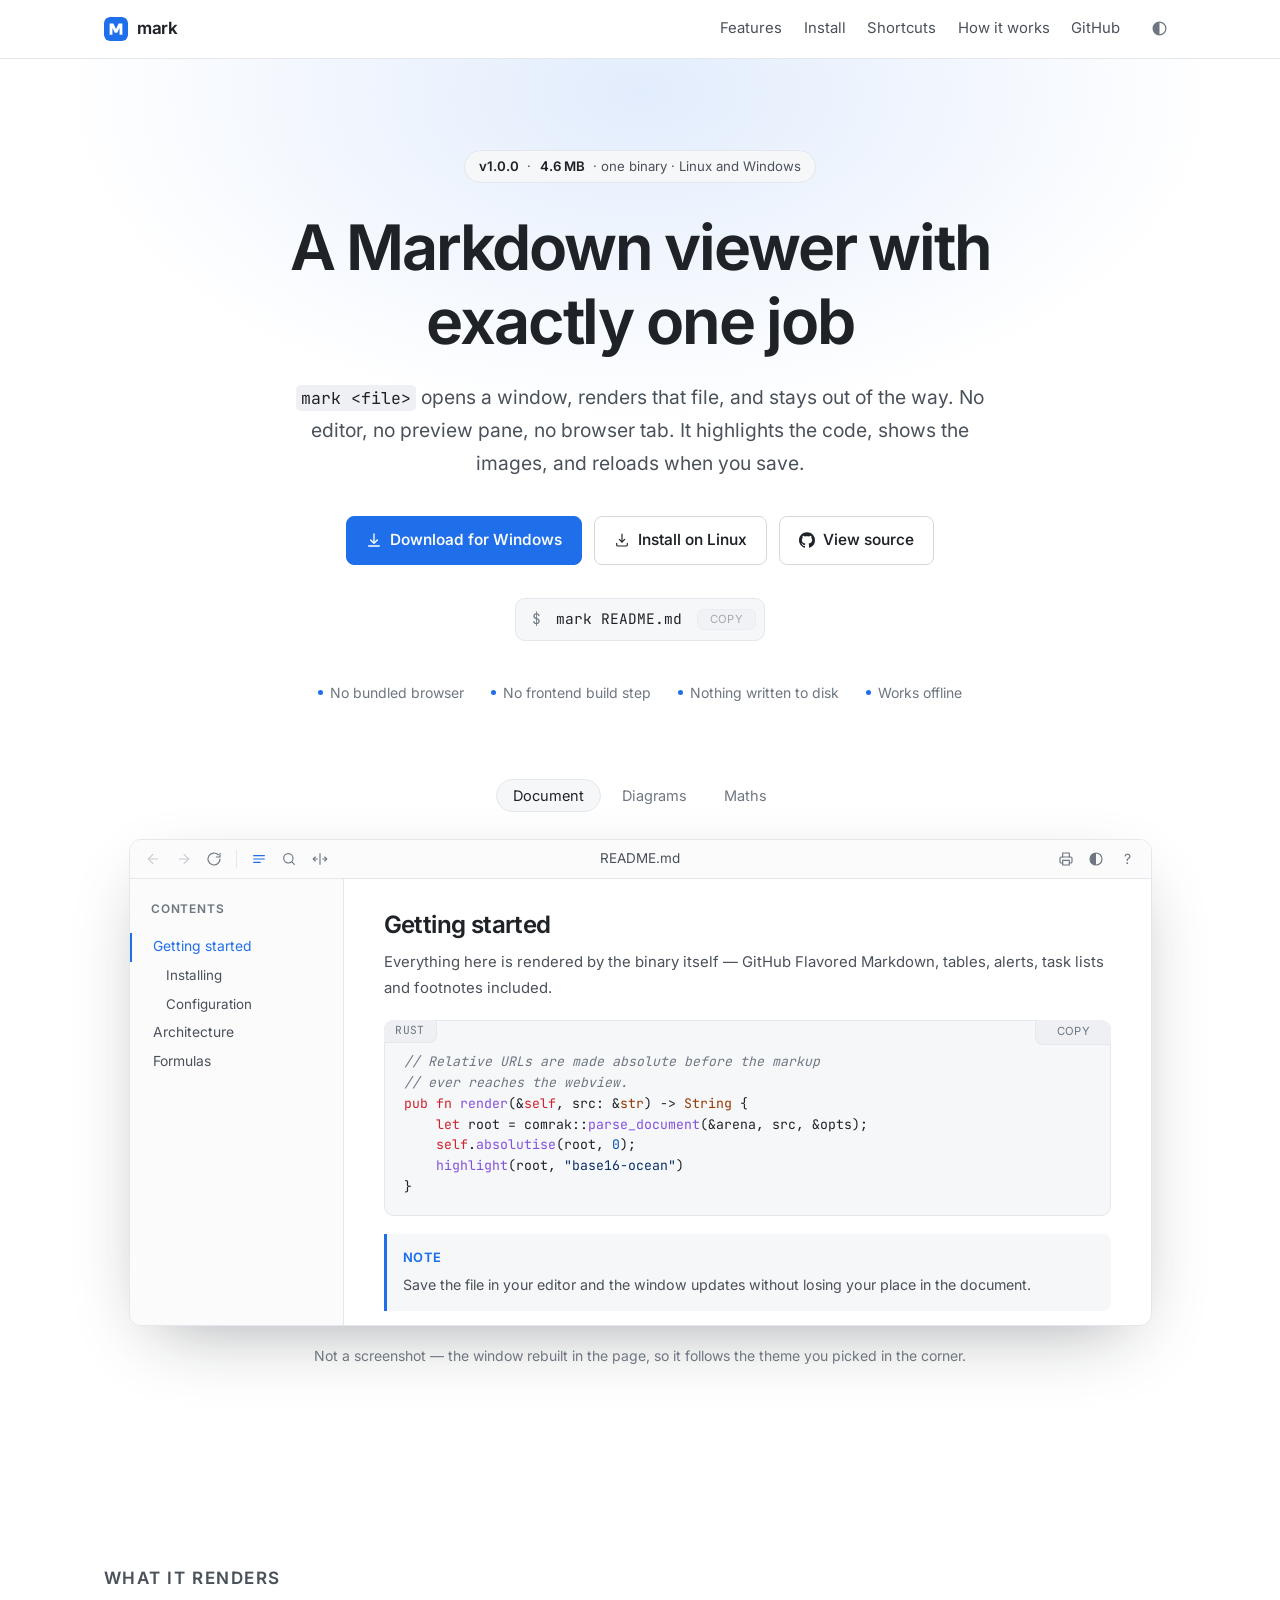
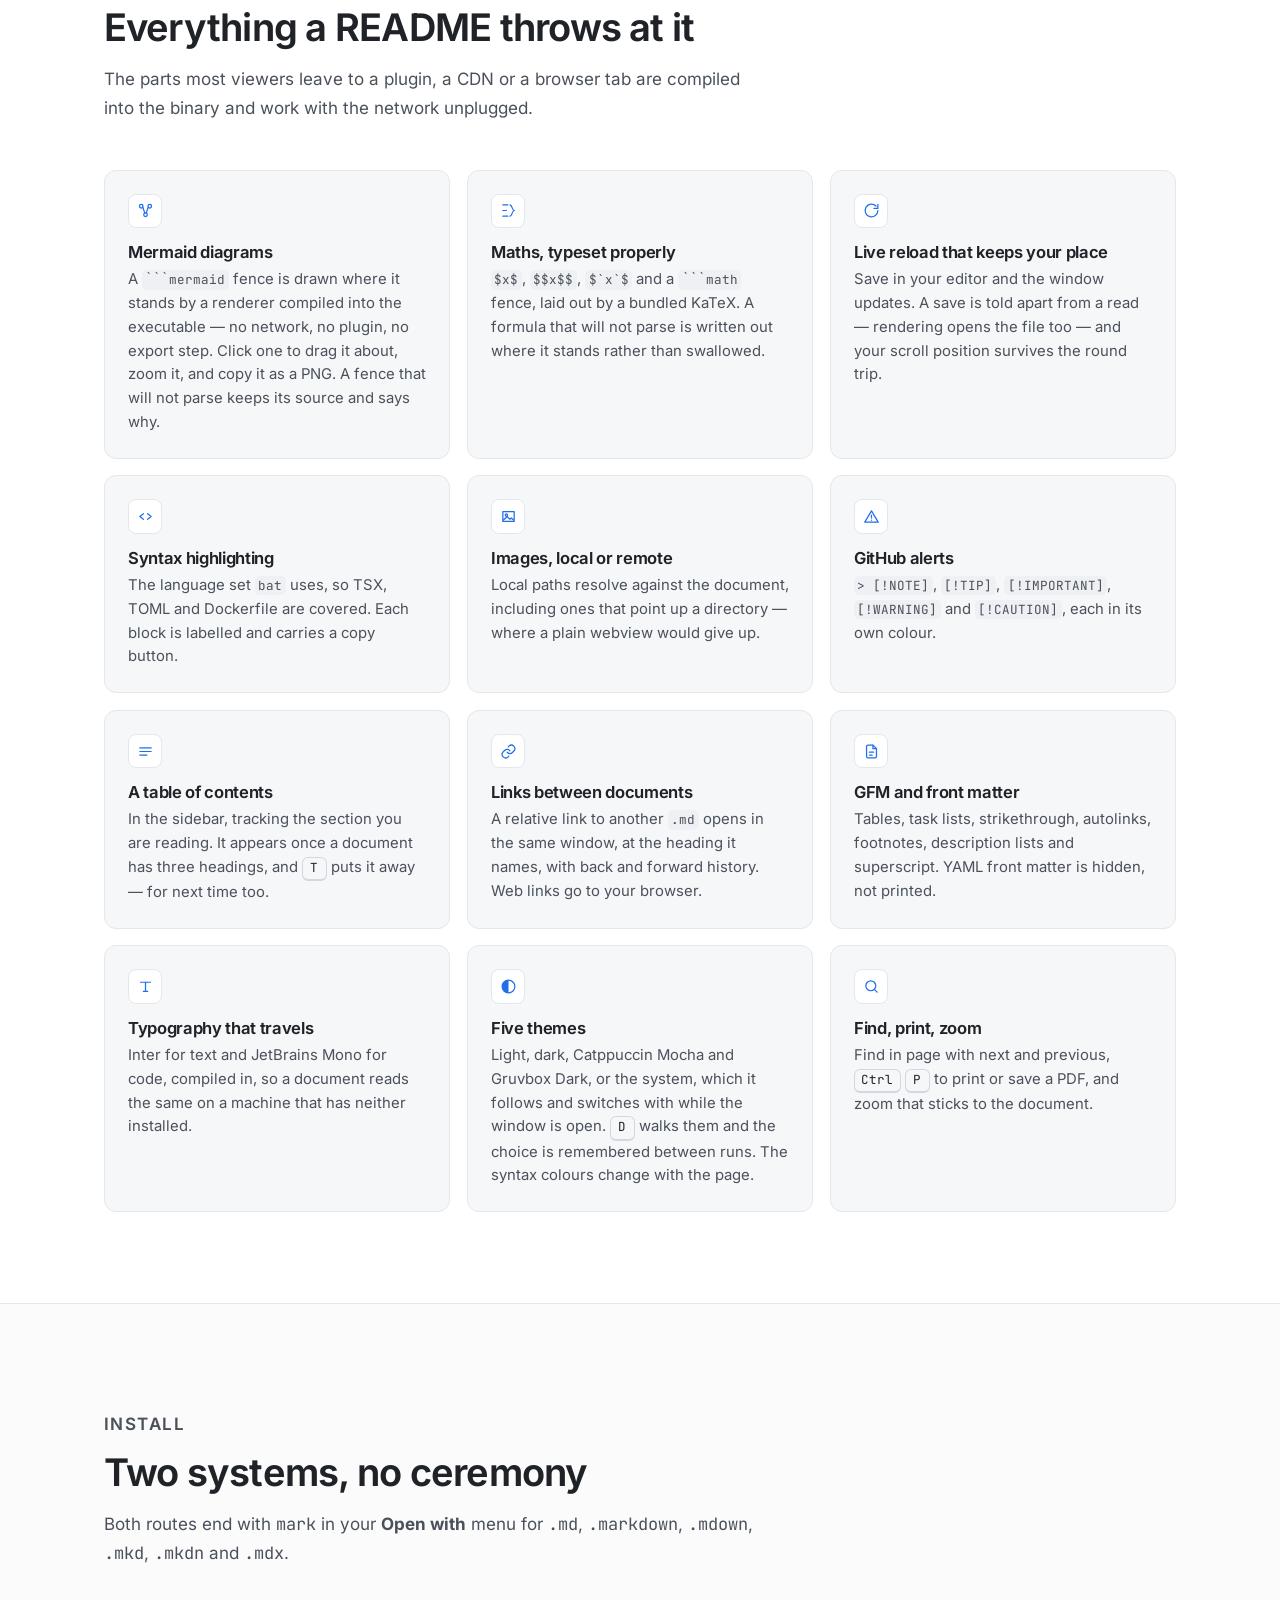
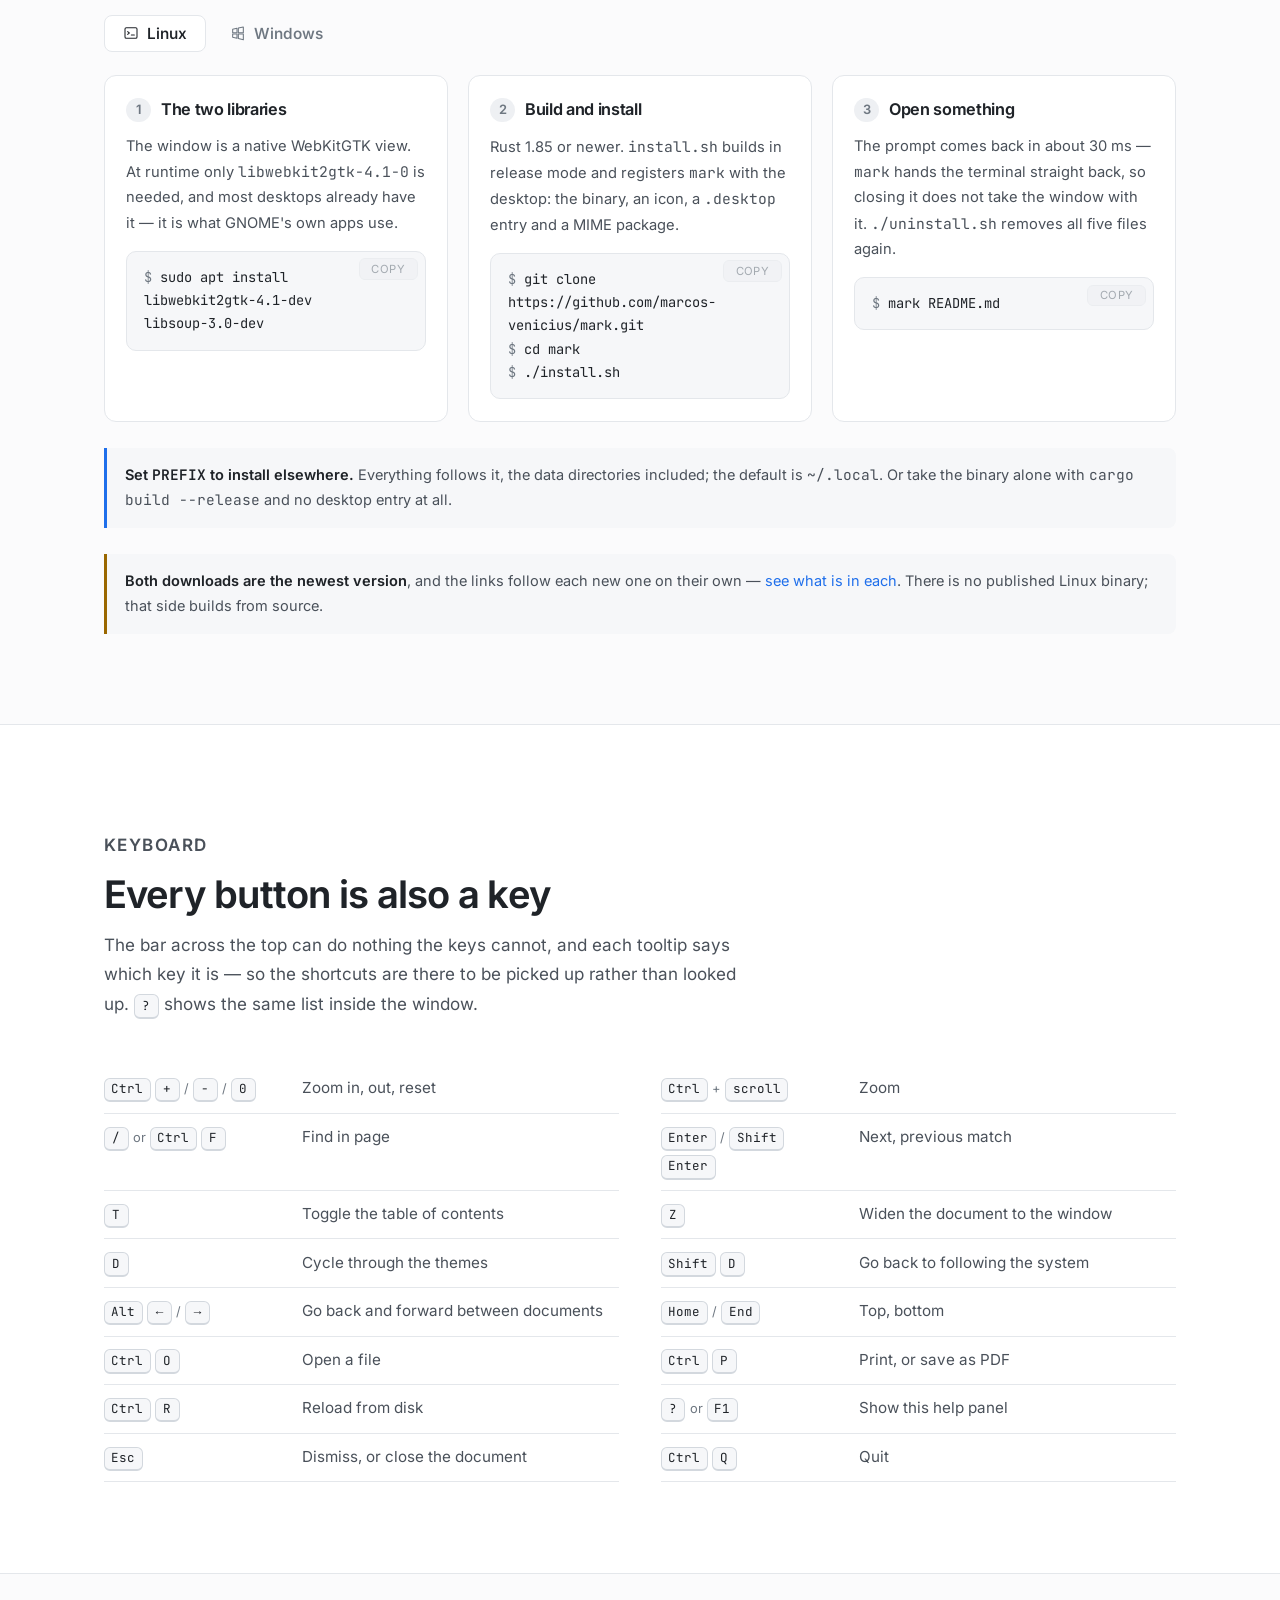
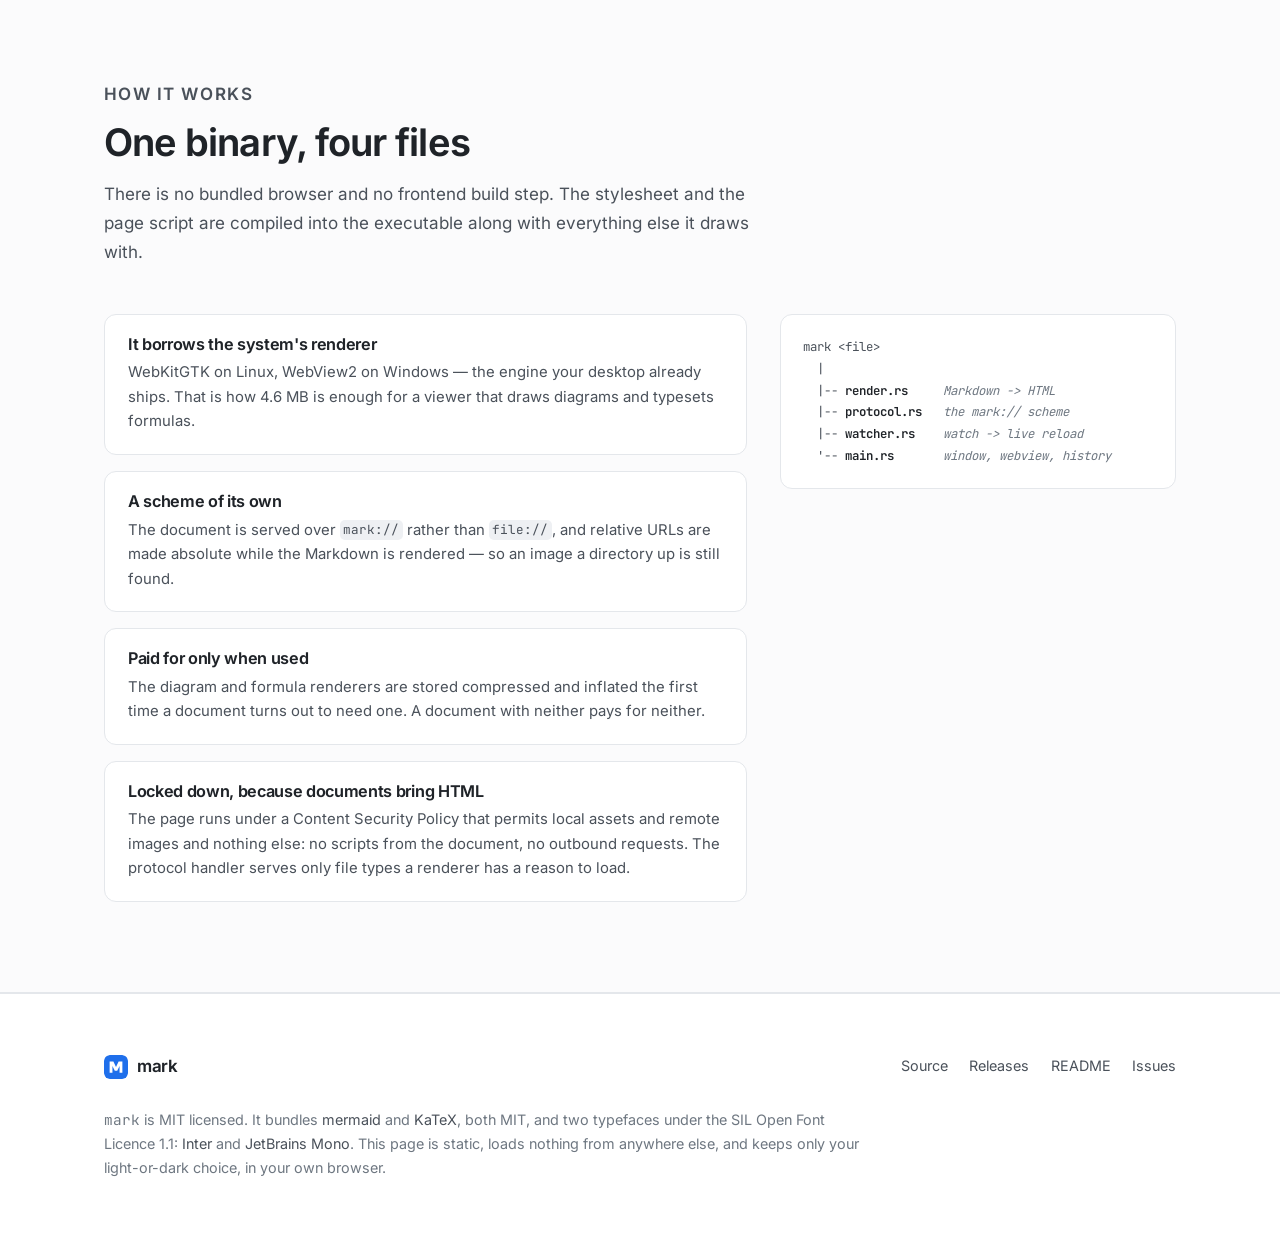
==== commit 9196930b: "feat: open diagrams in a viewer and copy them as PNG Clicking a mermaid diagram, or pressing Enter o" ====
--- a/docs/index.html
+++ b/docs/index.html
@@ -291,7 +291,8 @@
         <p>
           A <code>```mermaid</code> fence is drawn where it stands by a renderer
           compiled into the executable — no network, no plugin, no export step.
-          A fence that will not parse keeps its source and says why.
+          Click one to drag it about, zoom it, and copy it as a PNG. A fence
+          that will not parse keeps its source and says why.
         </p>
       </article>
 
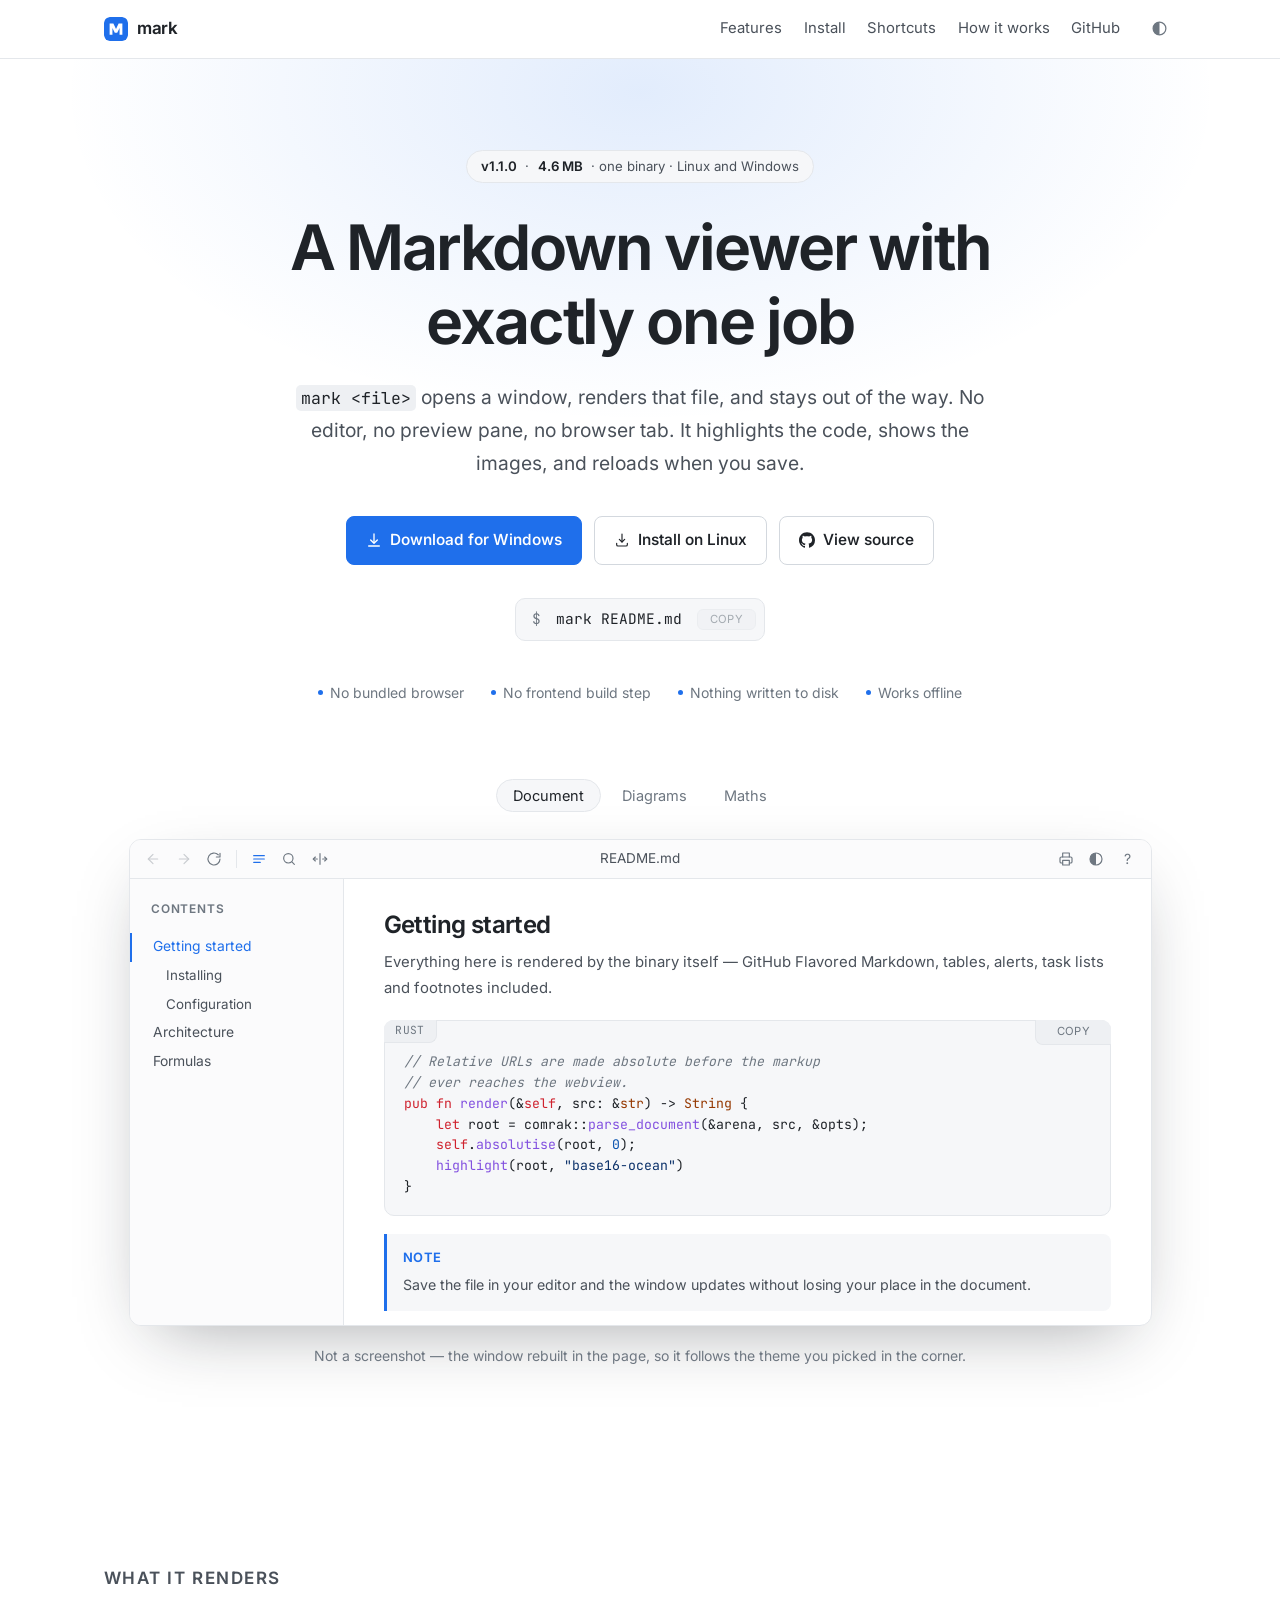
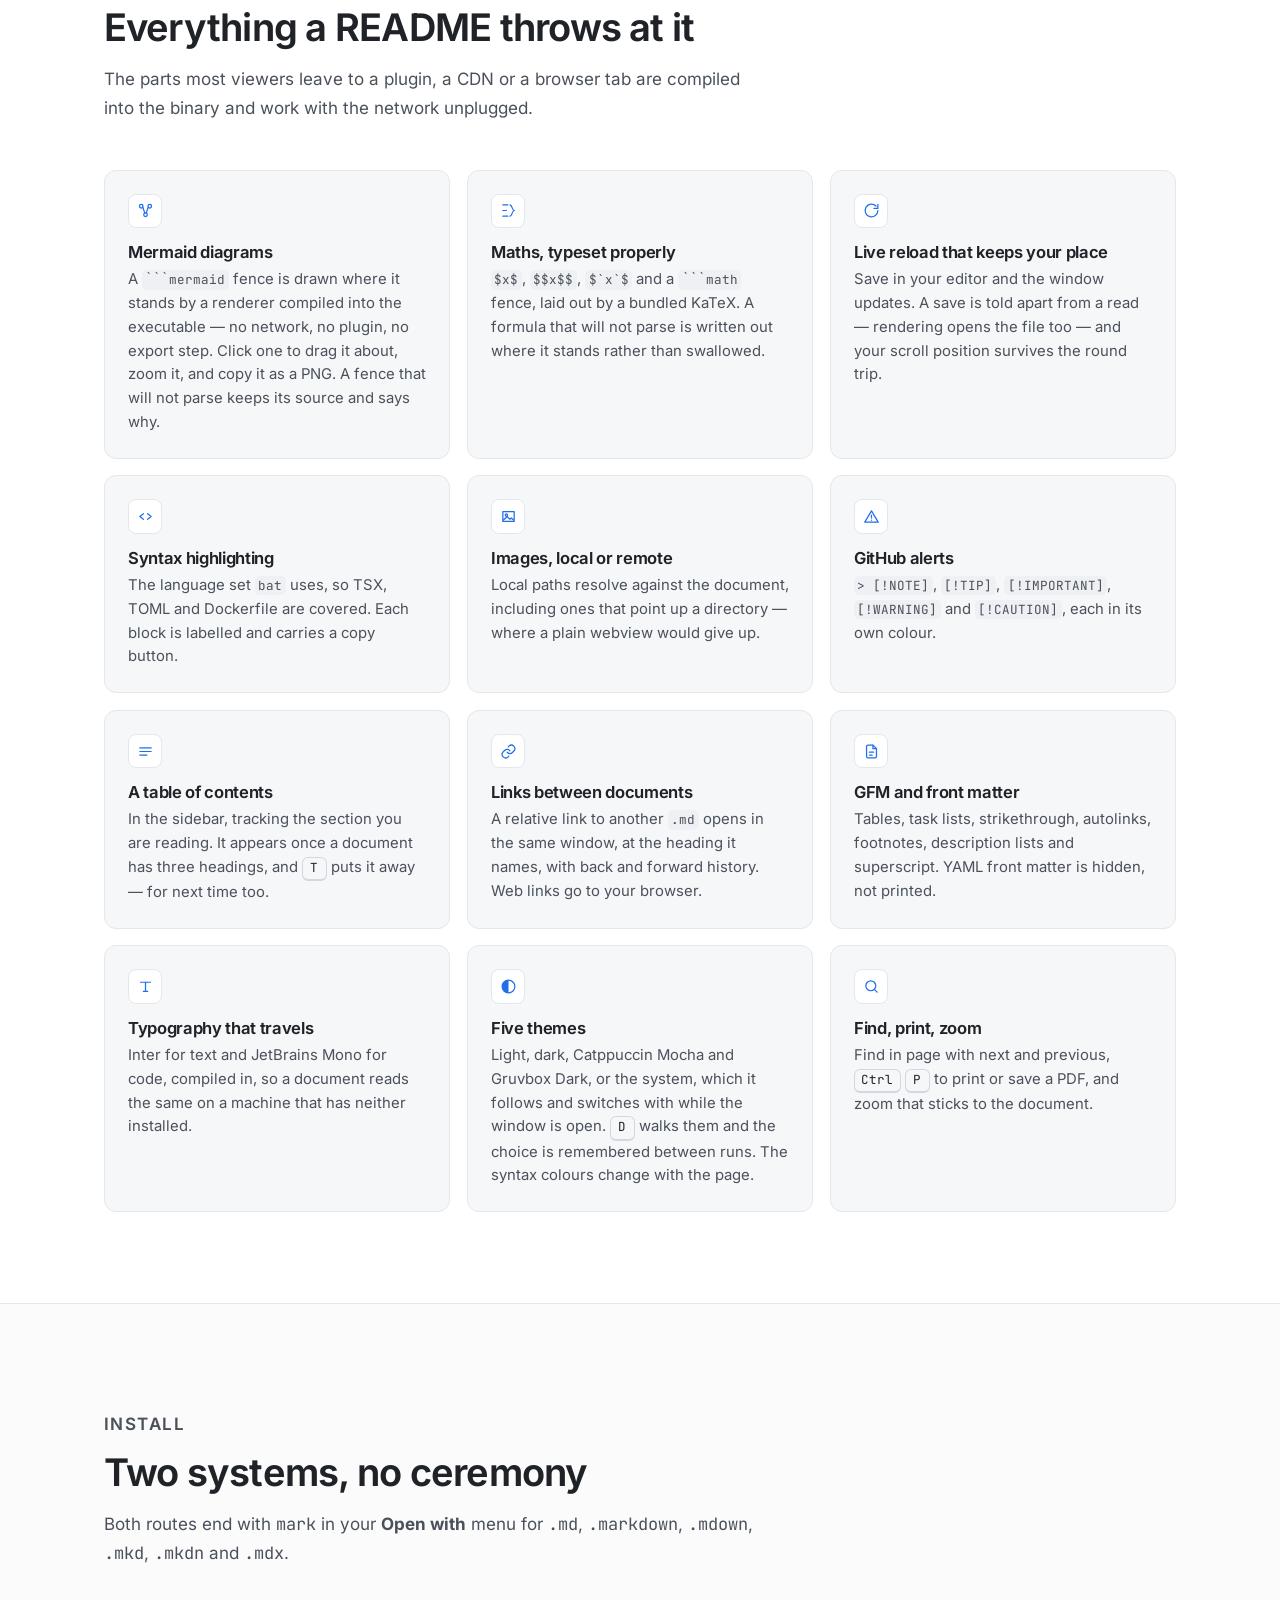
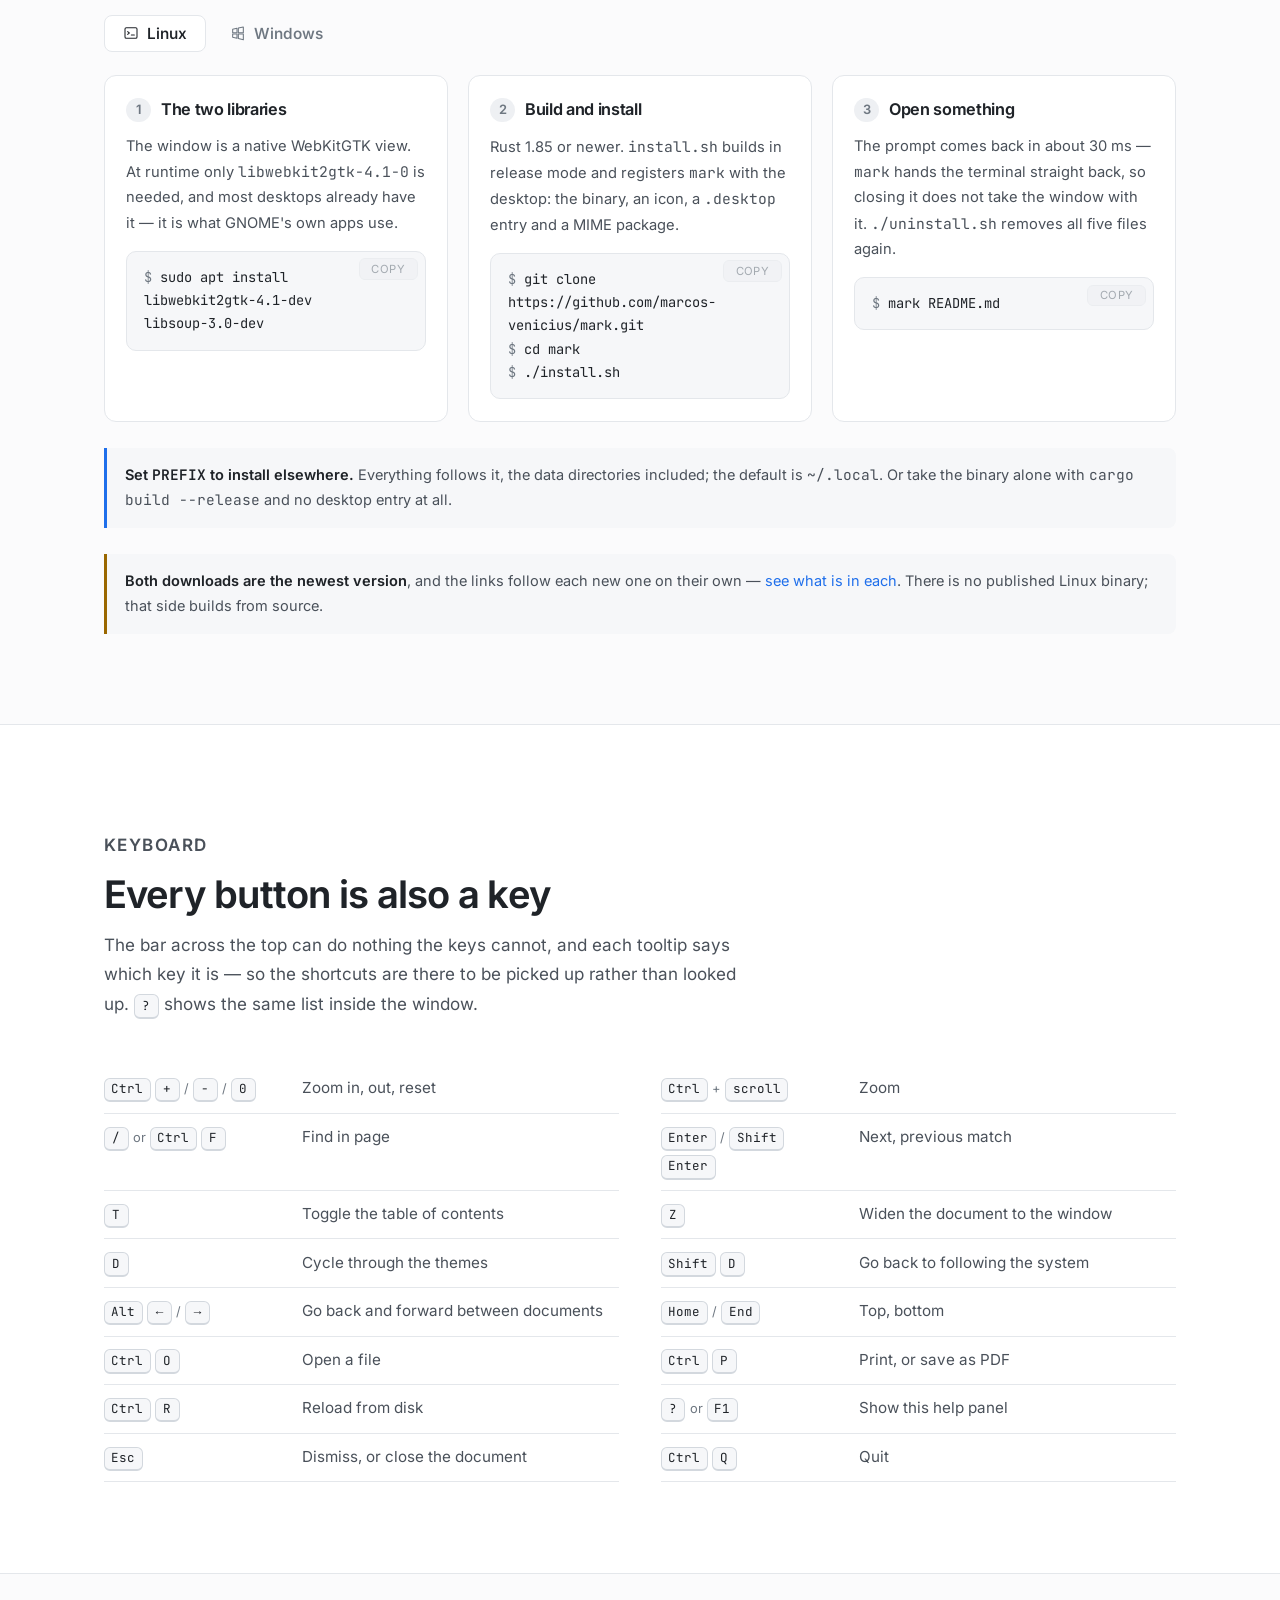
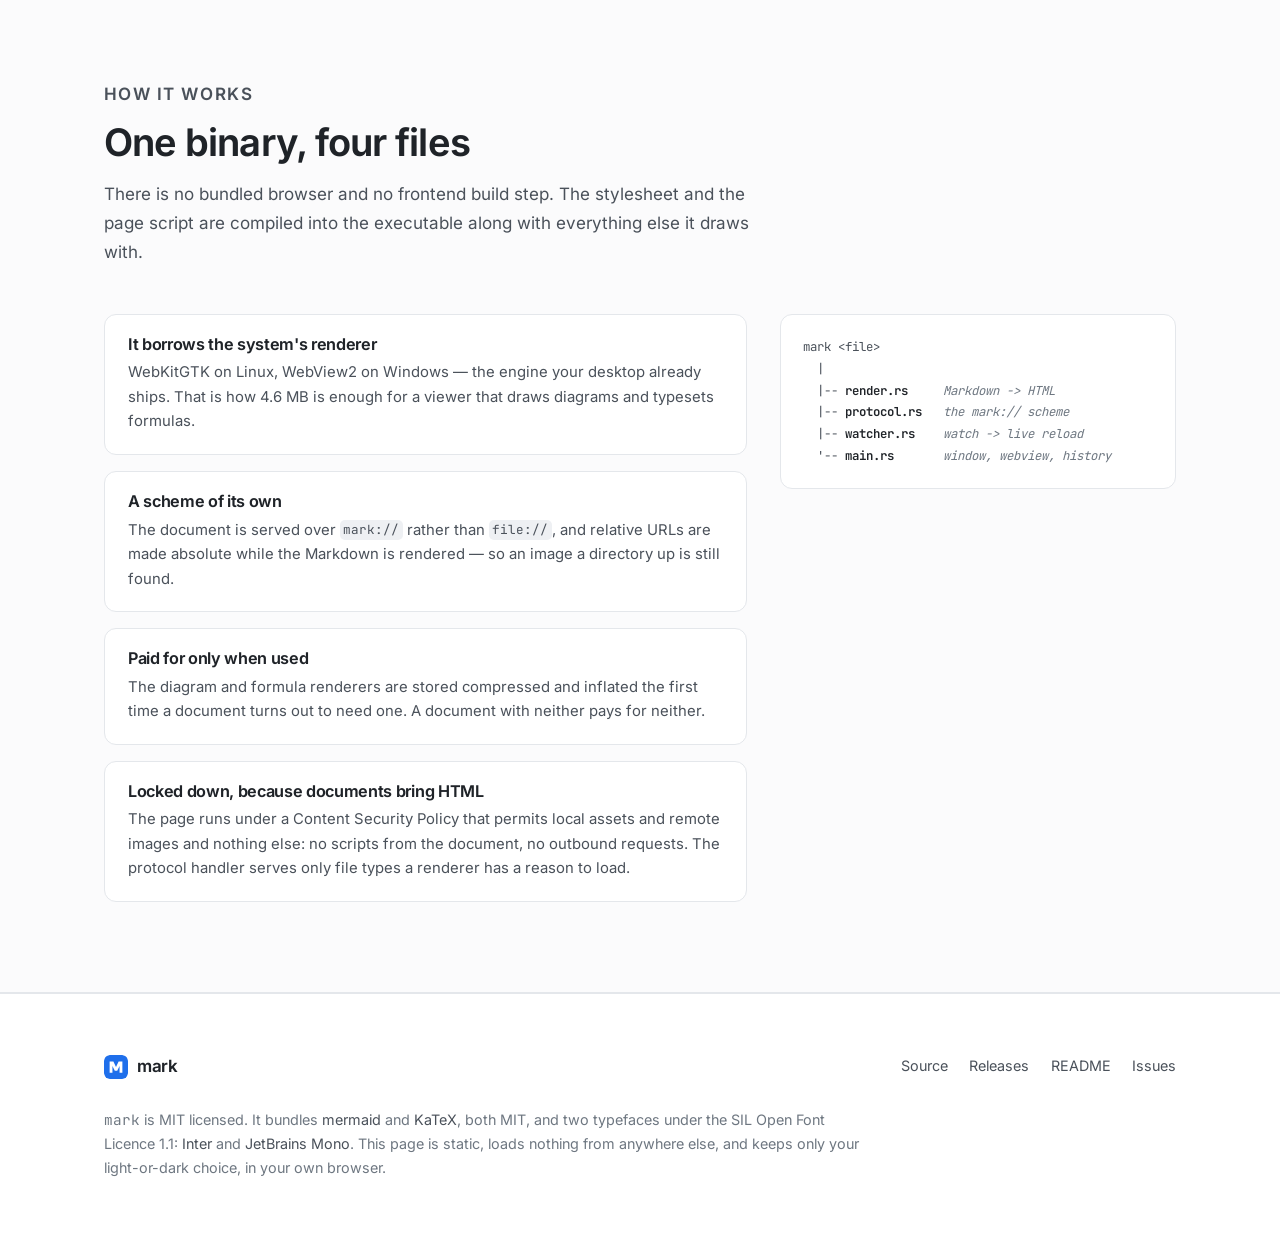
==== commit cdd9b77d: "chore(release): 1.1.0 Co-Authored-By: Claude Opus 5 <noreply@anthropic.com>" ====
--- a/docs/index.html
+++ b/docs/index.html
@@ -81,7 +81,7 @@
   <div class="wrap">
     <!-- The version is written here by hand, since the page fetches nothing;
          the_landing_page_names_this_version holds it to Cargo.toml. -->
-    <span class="hero-tag"><b>v1.0.0</b> · <b>4.6 MB</b> · one binary · Linux and Windows</span>
+    <span class="hero-tag"><b>v1.1.0</b> · <b>4.6 MB</b> · one binary · Linux and Windows</span>
 
     <h1>A Markdown viewer with exactly one job</h1>
 
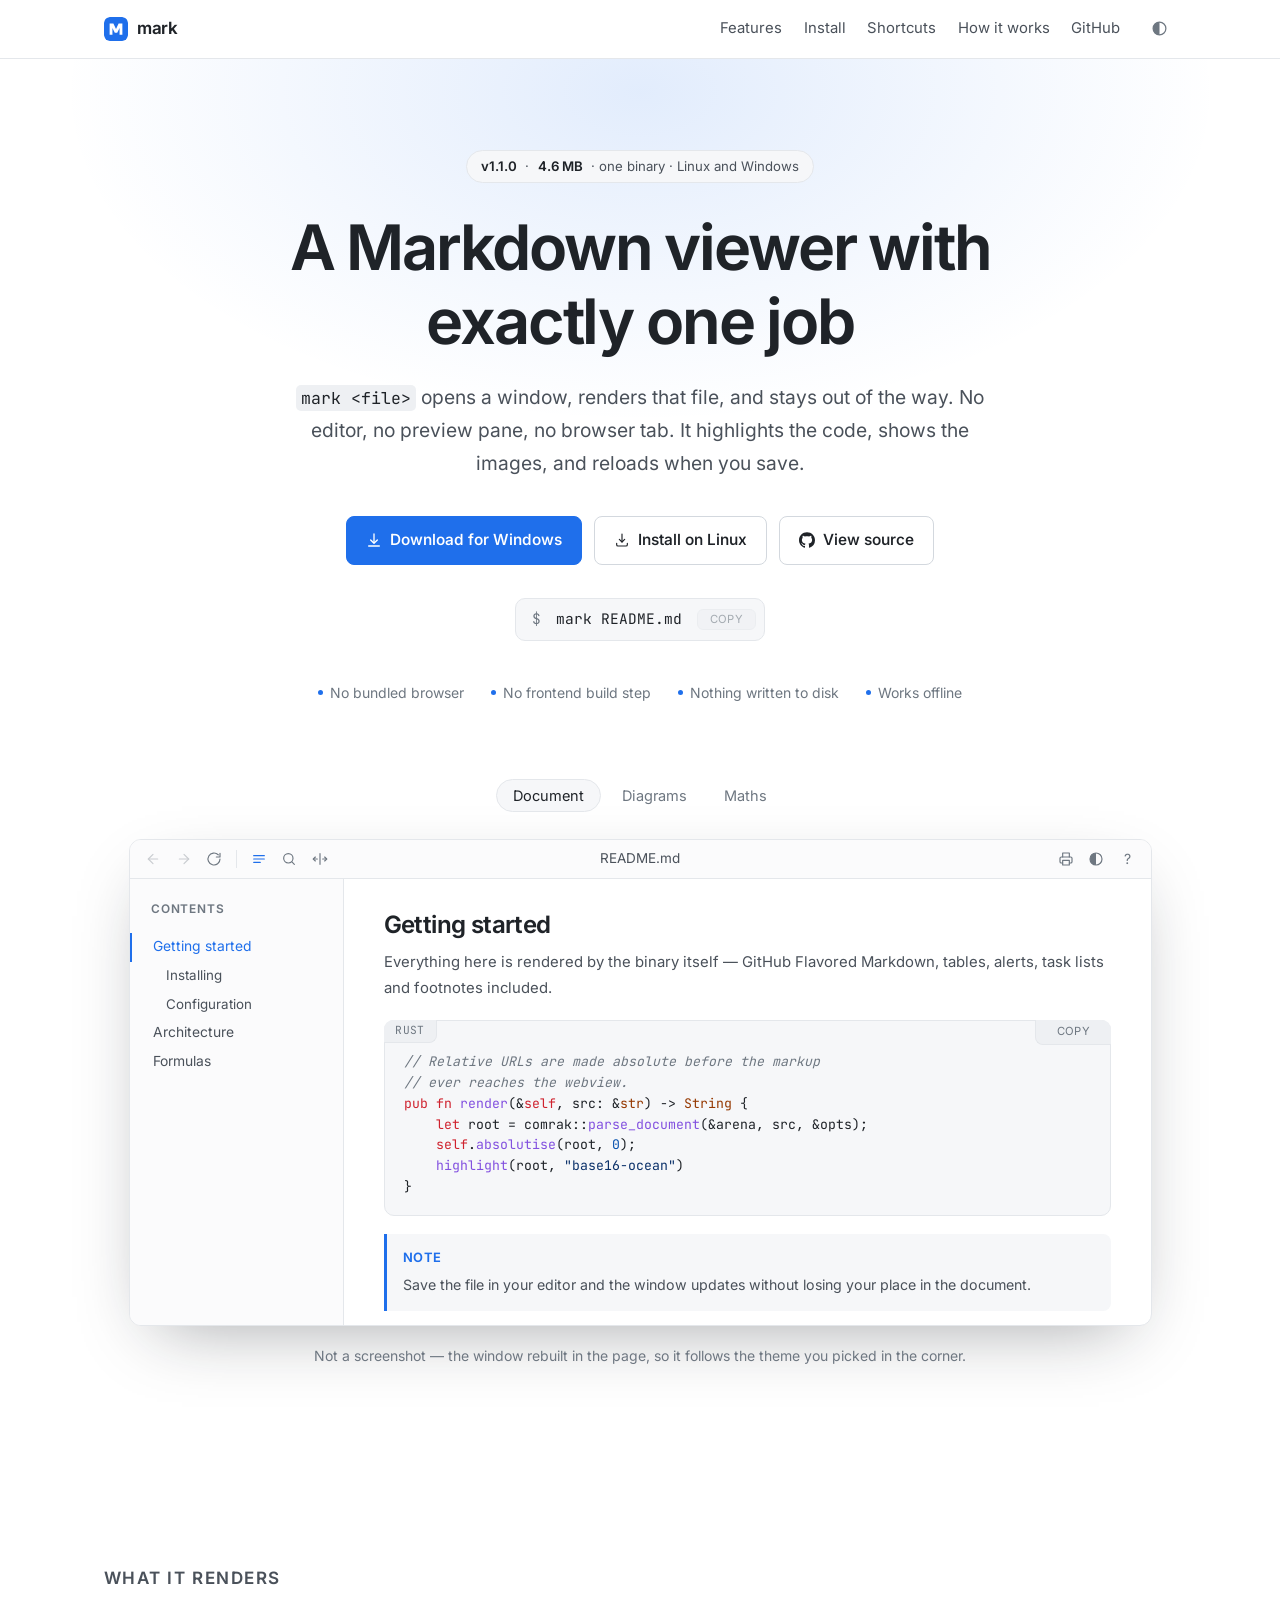
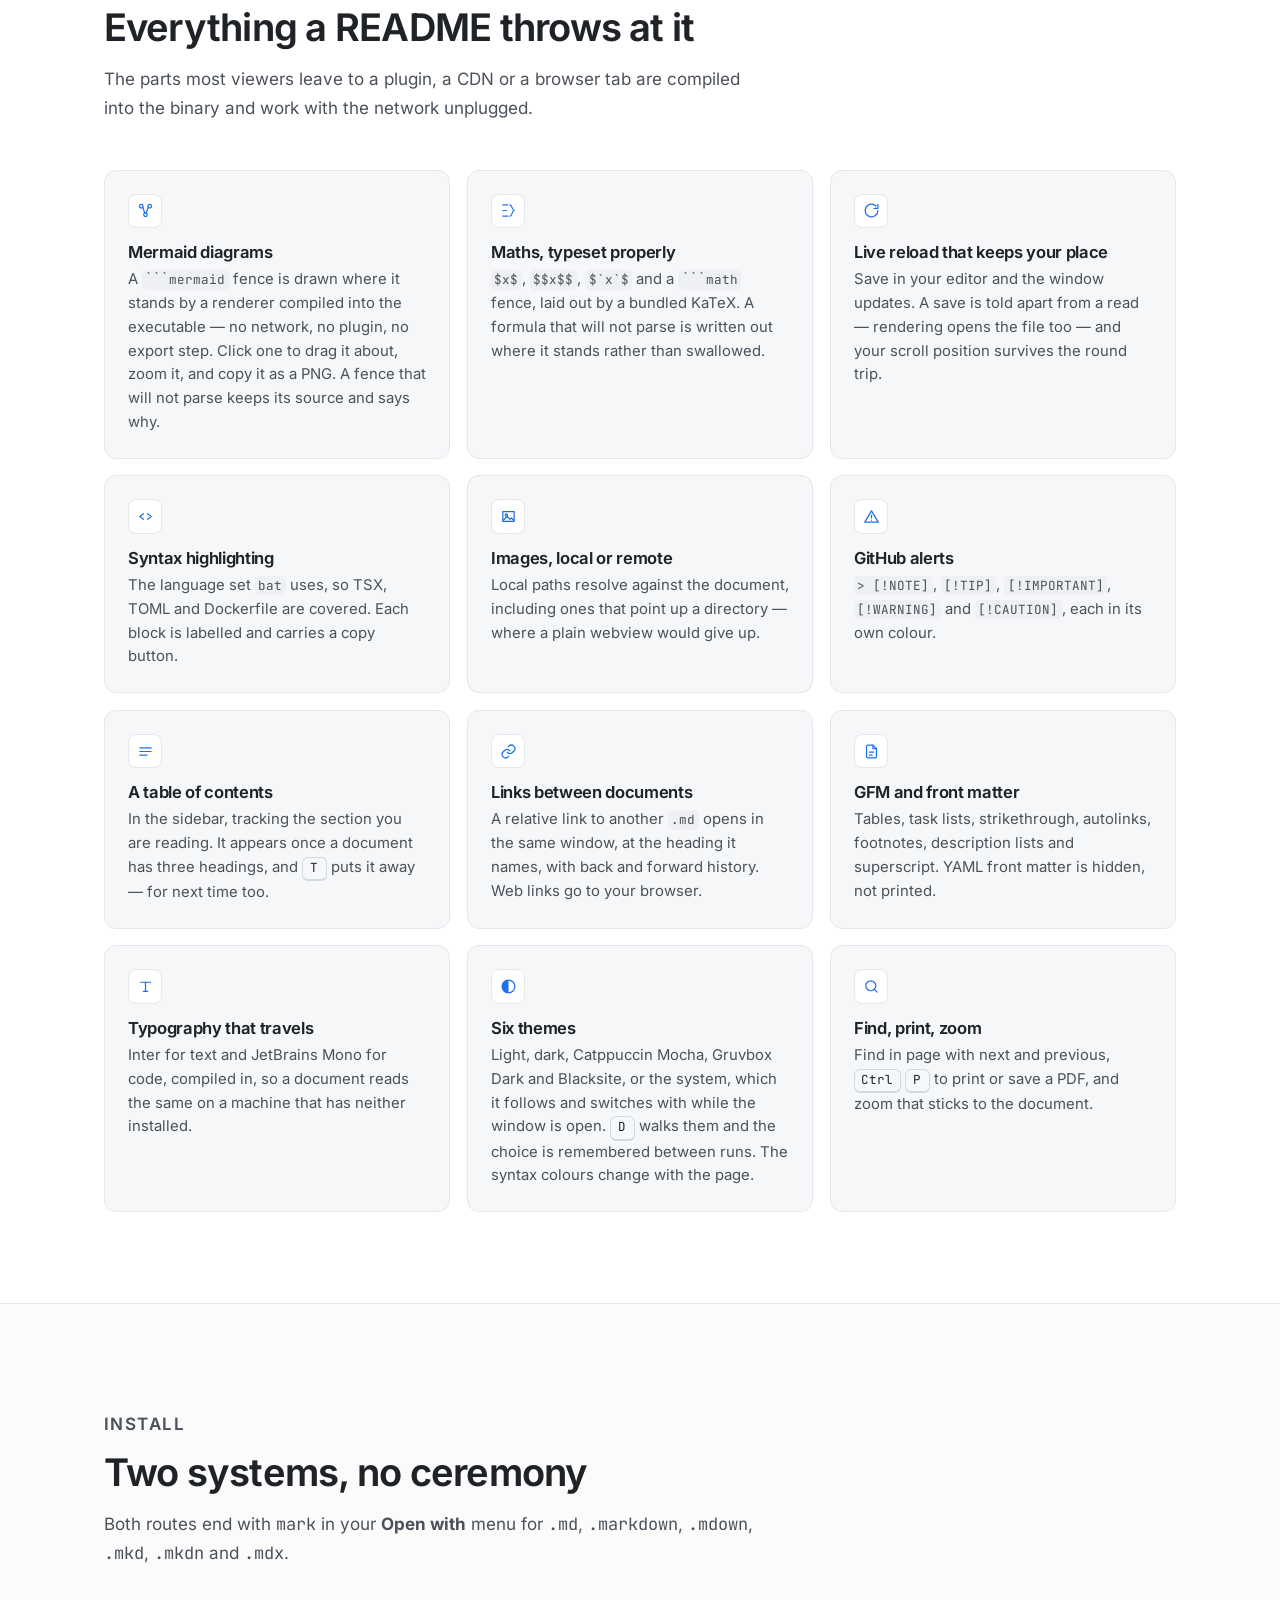
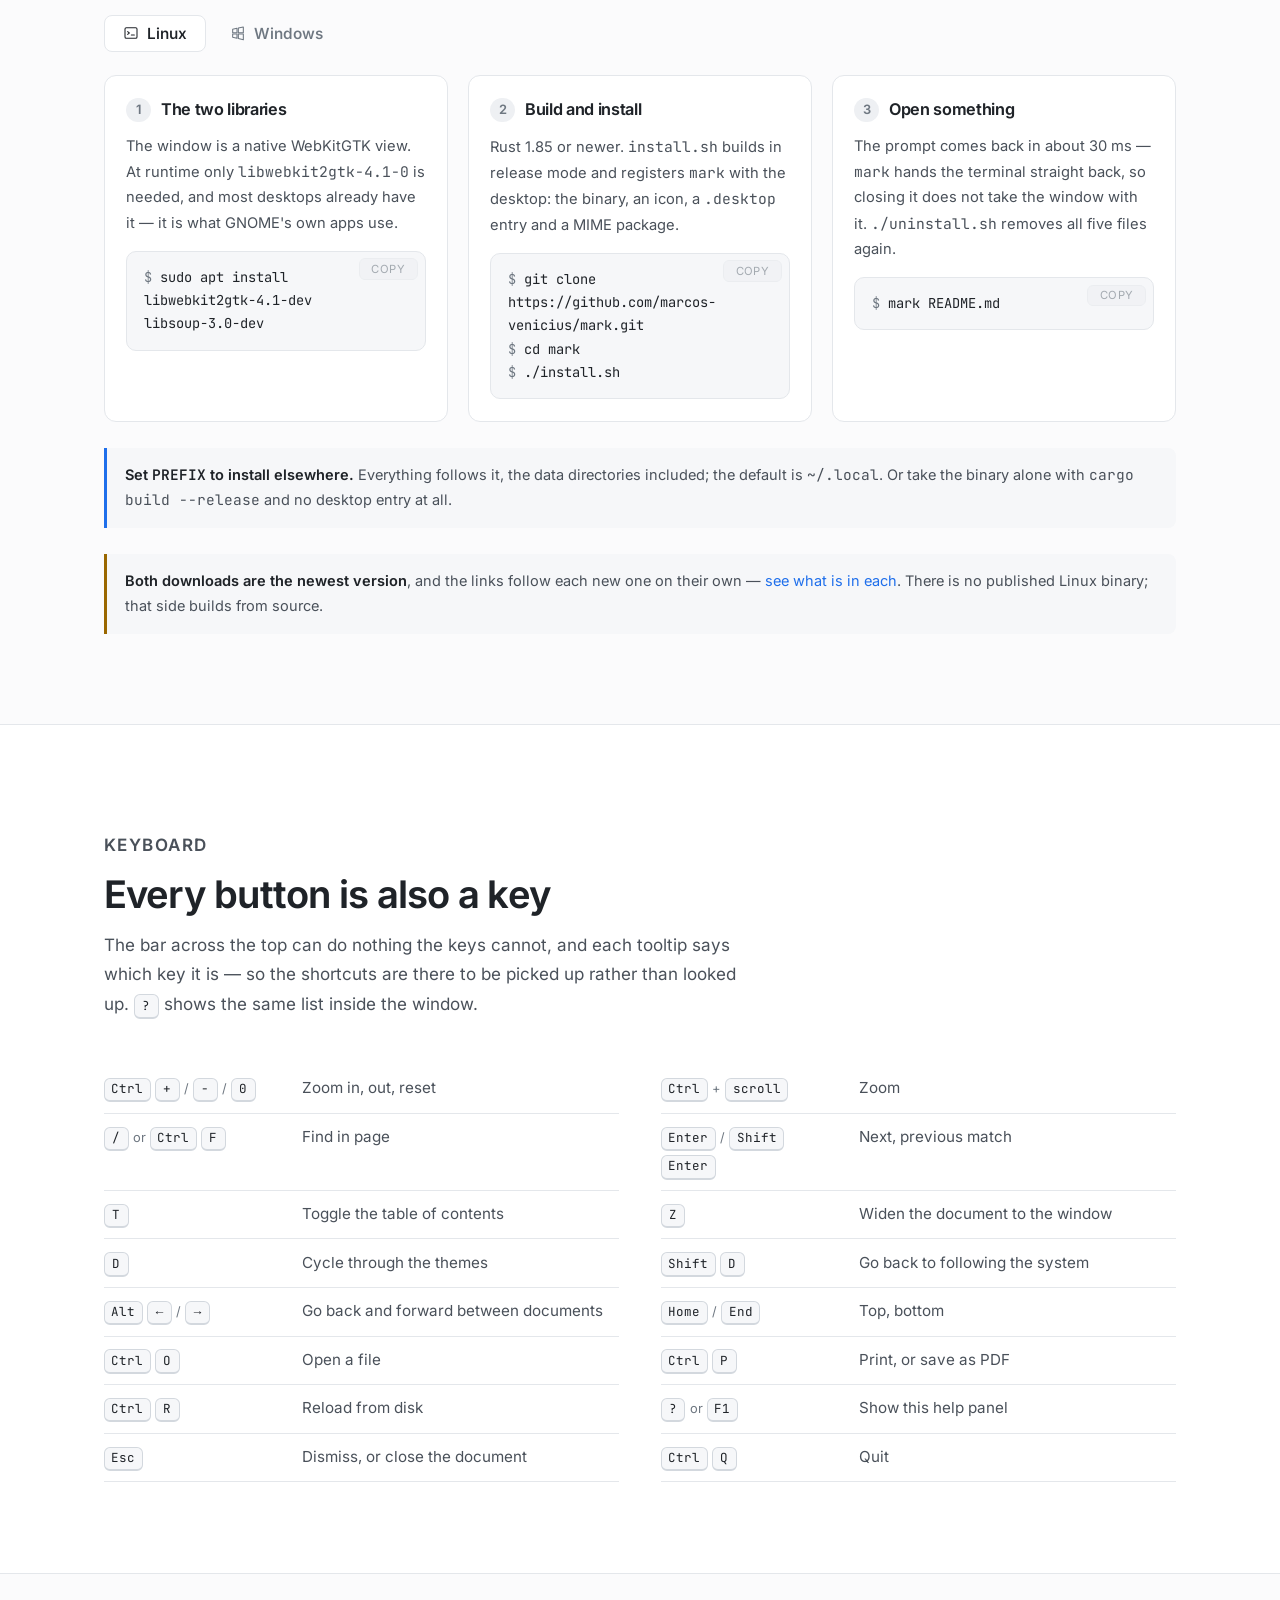
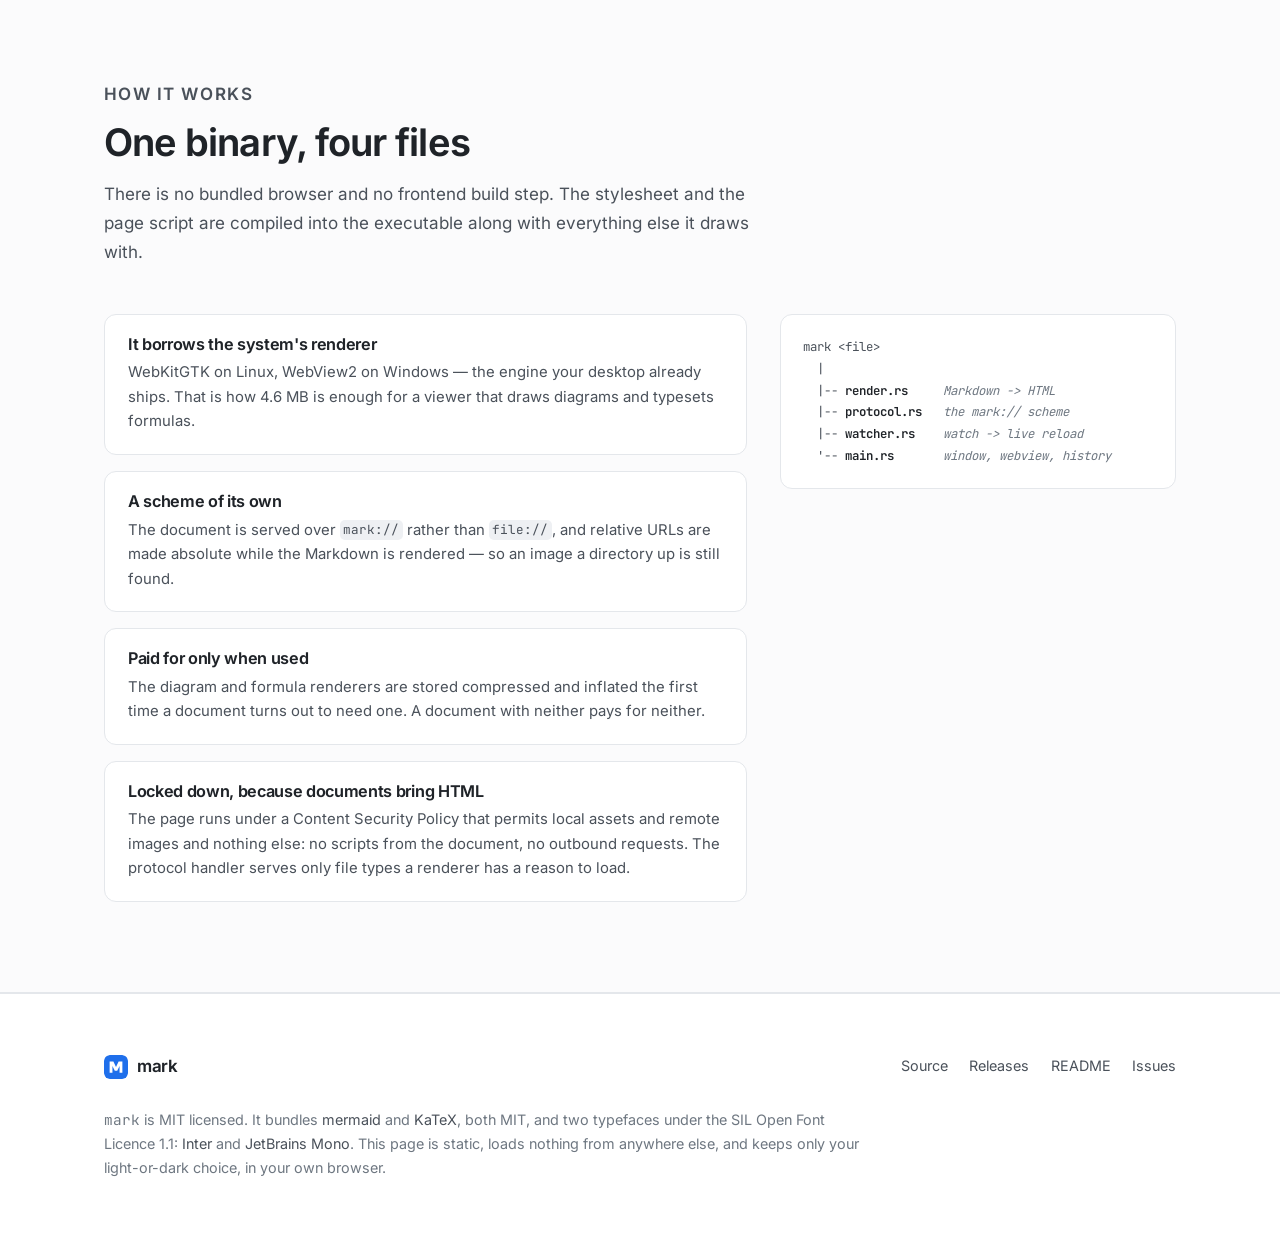
==== commit 8591f381: "blacksite theme" ====
--- a/docs/index.html
+++ b/docs/index.html
@@ -34,7 +34,7 @@
 <script>
   try {
     var t = localStorage.getItem("mark.site.theme");
-    if (["light", "dark", "catppuccin-mocha", "gruvbox-dark"].indexOf(t) >= 0)
+    if (["light", "dark", "catppuccin-mocha", "gruvbox-dark", "blacksite"].indexOf(t) >= 0)
       document.documentElement.dataset.theme = t;
   } catch (e) { /* storage disabled: the system palette is a fine answer */ }
 </script>
@@ -56,7 +56,7 @@
       <a href="https://github.com/marcos-venicius/mark">GitHub</a>
     </nav>
 
-    <!-- The same five the window offers, in the same order and under the same
+    <!-- The same six the window offers, in the same order and under the same
          names, because they are the same palettes. -->
     <div class="theme-picker">
       <button id="theme" class="icon-button" type="button" title="Theme" aria-label="Theme" aria-haspopup="true" aria-expanded="false">
@@ -69,6 +69,7 @@
         <button type="button" role="menuitemradio" value="dark" aria-checked="false">Dark</button>
         <button type="button" role="menuitemradio" value="catppuccin-mocha" aria-checked="false">Catppuccin Mocha</button>
         <button type="button" role="menuitemradio" value="gruvbox-dark" aria-checked="false">Gruvbox Dark</button>
+        <button type="button" role="menuitemradio" value="blacksite" aria-checked="false">Blacksite</button>
       </div>
     </div>
   </div>
@@ -384,9 +385,9 @@
 
       <article class="card">
         <span class="card-icon"><svg viewBox="0 0 24 24" aria-hidden="true"><circle cx="12" cy="12" r="9"/><path d="M12 3a9 9 0 0 0 0 18z" style="fill:currentColor;stroke:none"/></svg></span>
-        <h3>Five themes</h3>
-        <p>
-          Light, dark, Catppuccin Mocha and Gruvbox Dark, or the system, which it
+        <h3>Six themes</h3>
+        <p>
+          Light, dark, Catppuccin Mocha, Gruvbox Dark and Blacksite, or the system, which it
           follows and switches with while the window is open. <kbd>D</kbd> walks
           them and the choice is remembered between runs. The syntax colours
           change with the page.
--- a/docs/style.css
+++ b/docs/style.css
@@ -242,6 +242,43 @@
   color-scheme: dark;
 }
 
+:root[data-theme="blacksite"] {
+  --bg: #070a09;
+  --sidebar-bg: #030504;
+  --surface: #0c110f;
+  --surface-strong: #111915;
+  --border: #1a2620;
+  --border-strong: #2f3d35;
+  --text: #b4c4b9;
+  --text-soft: #9fb3a6;
+  --muted: #8aa293;
+  --link: #5cc8cf;
+  --accent: #39d98a;
+  --shadow: 0 6px 24px rgba(0, 0, 0, 0.6);
+  --selection: rgba(57, 217, 138, 0.22);
+  --backdrop: rgba(3, 5, 4, 0.7);
+
+  --note: #5cc8cf;
+  --tip: #39d98a;
+  --important: #a07fc9;
+  --warning: #c9b06a;
+  --caution: #e5535b;
+
+  --site-nav-bg: rgba(7, 10, 9, 0.82);
+  --site-glow: rgba(57, 217, 138, 0.13);
+  --site-frame: 0 24px 70px -28px rgba(0, 0, 0, 0.85);
+  --site-on-accent: #030504;
+
+  --syn-key: #39d98a;
+  --syn-str: #c9b06a;
+  --syn-com: #4f6257;
+  --syn-fn: #5cc8cf;
+  --syn-num: #d9844a;
+  --syn-type: #6f9fc4;
+
+  color-scheme: dark;
+}
+
 /* ------------------------------------------------------------------- base */
 
 * { box-sizing: border-box; }
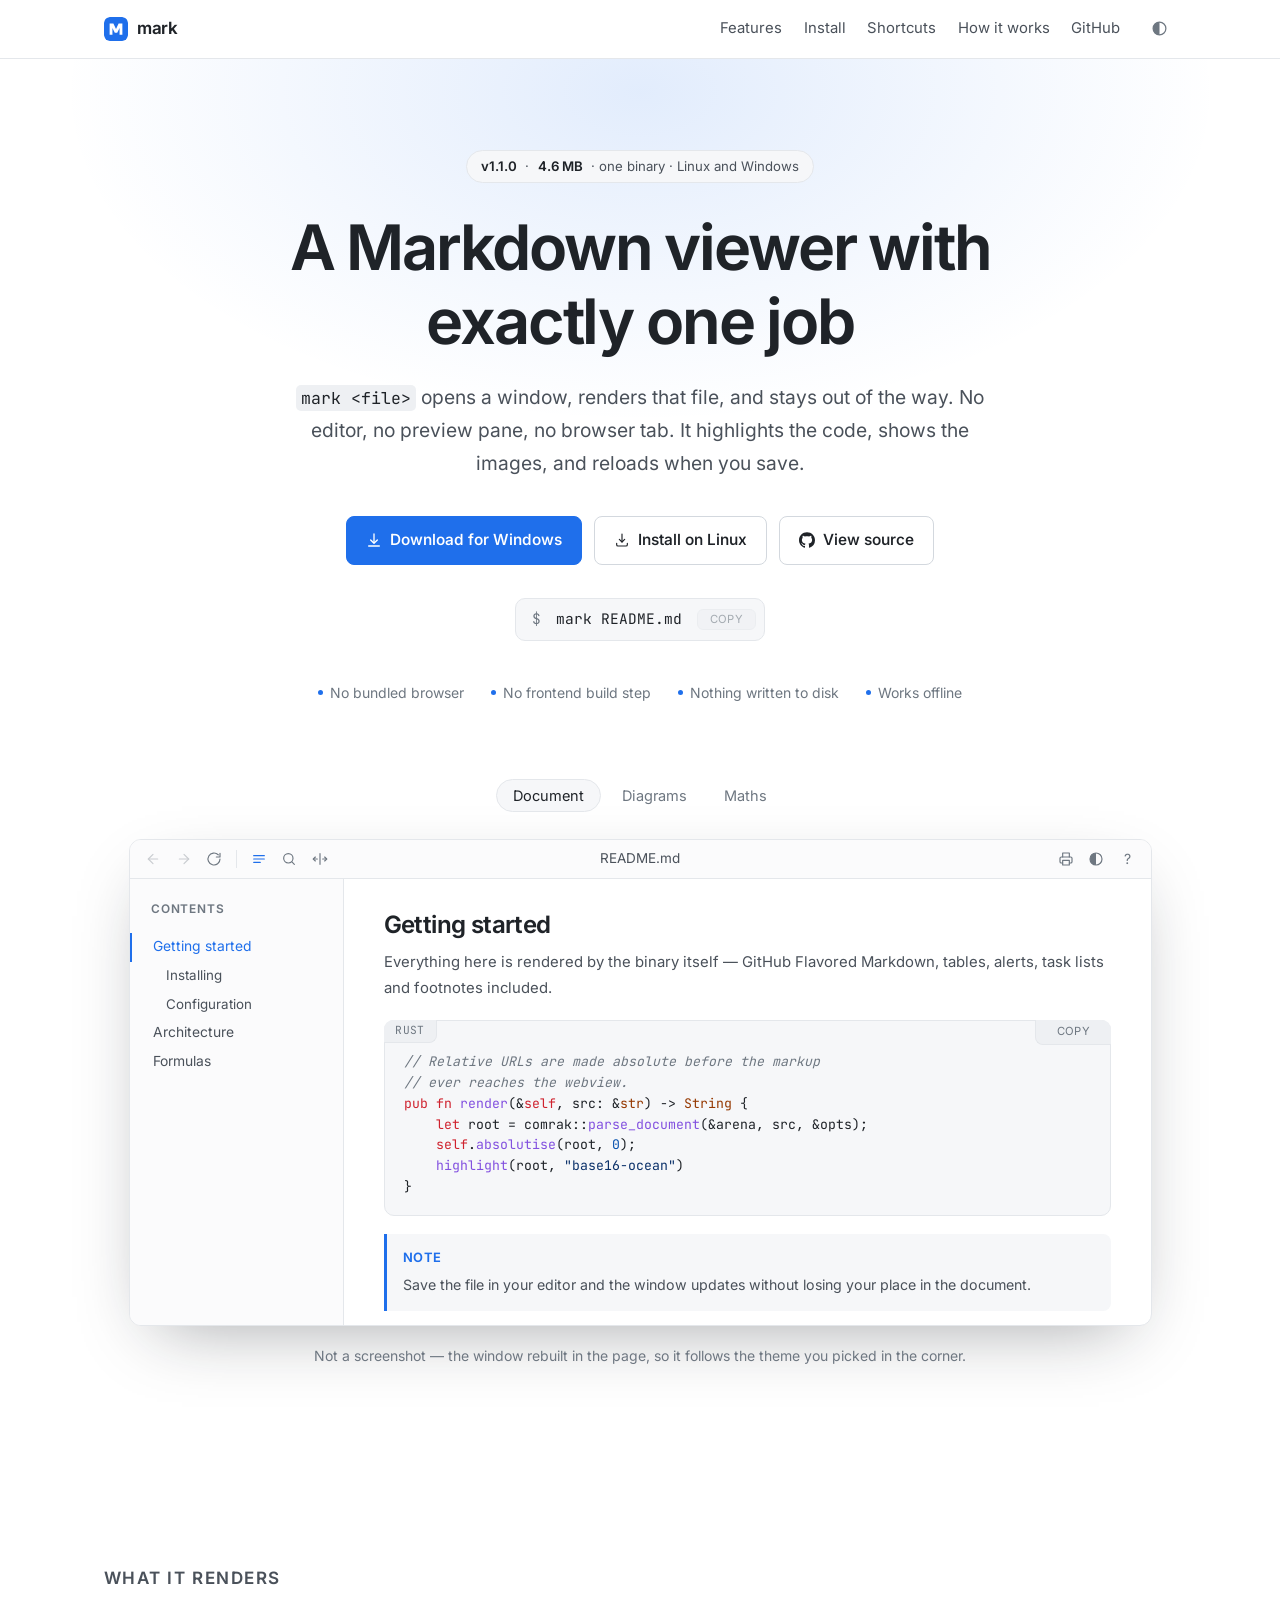
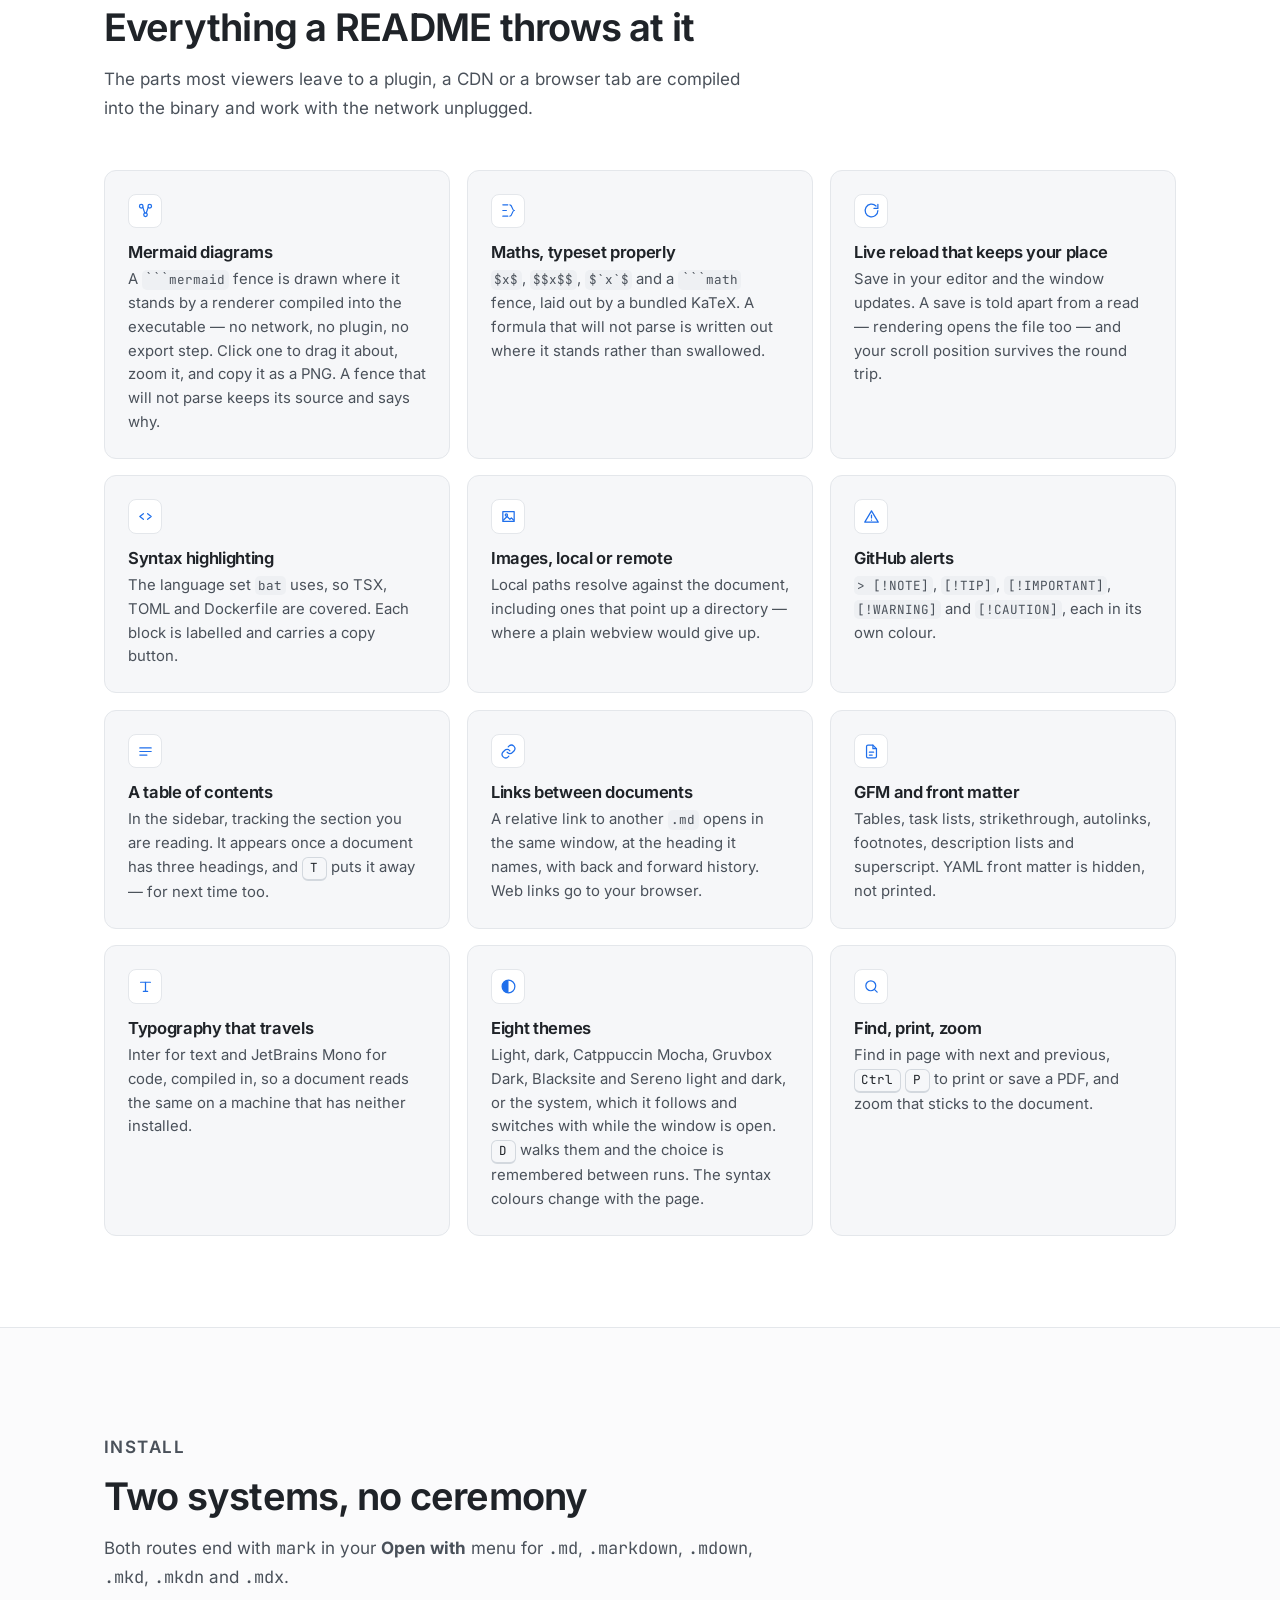
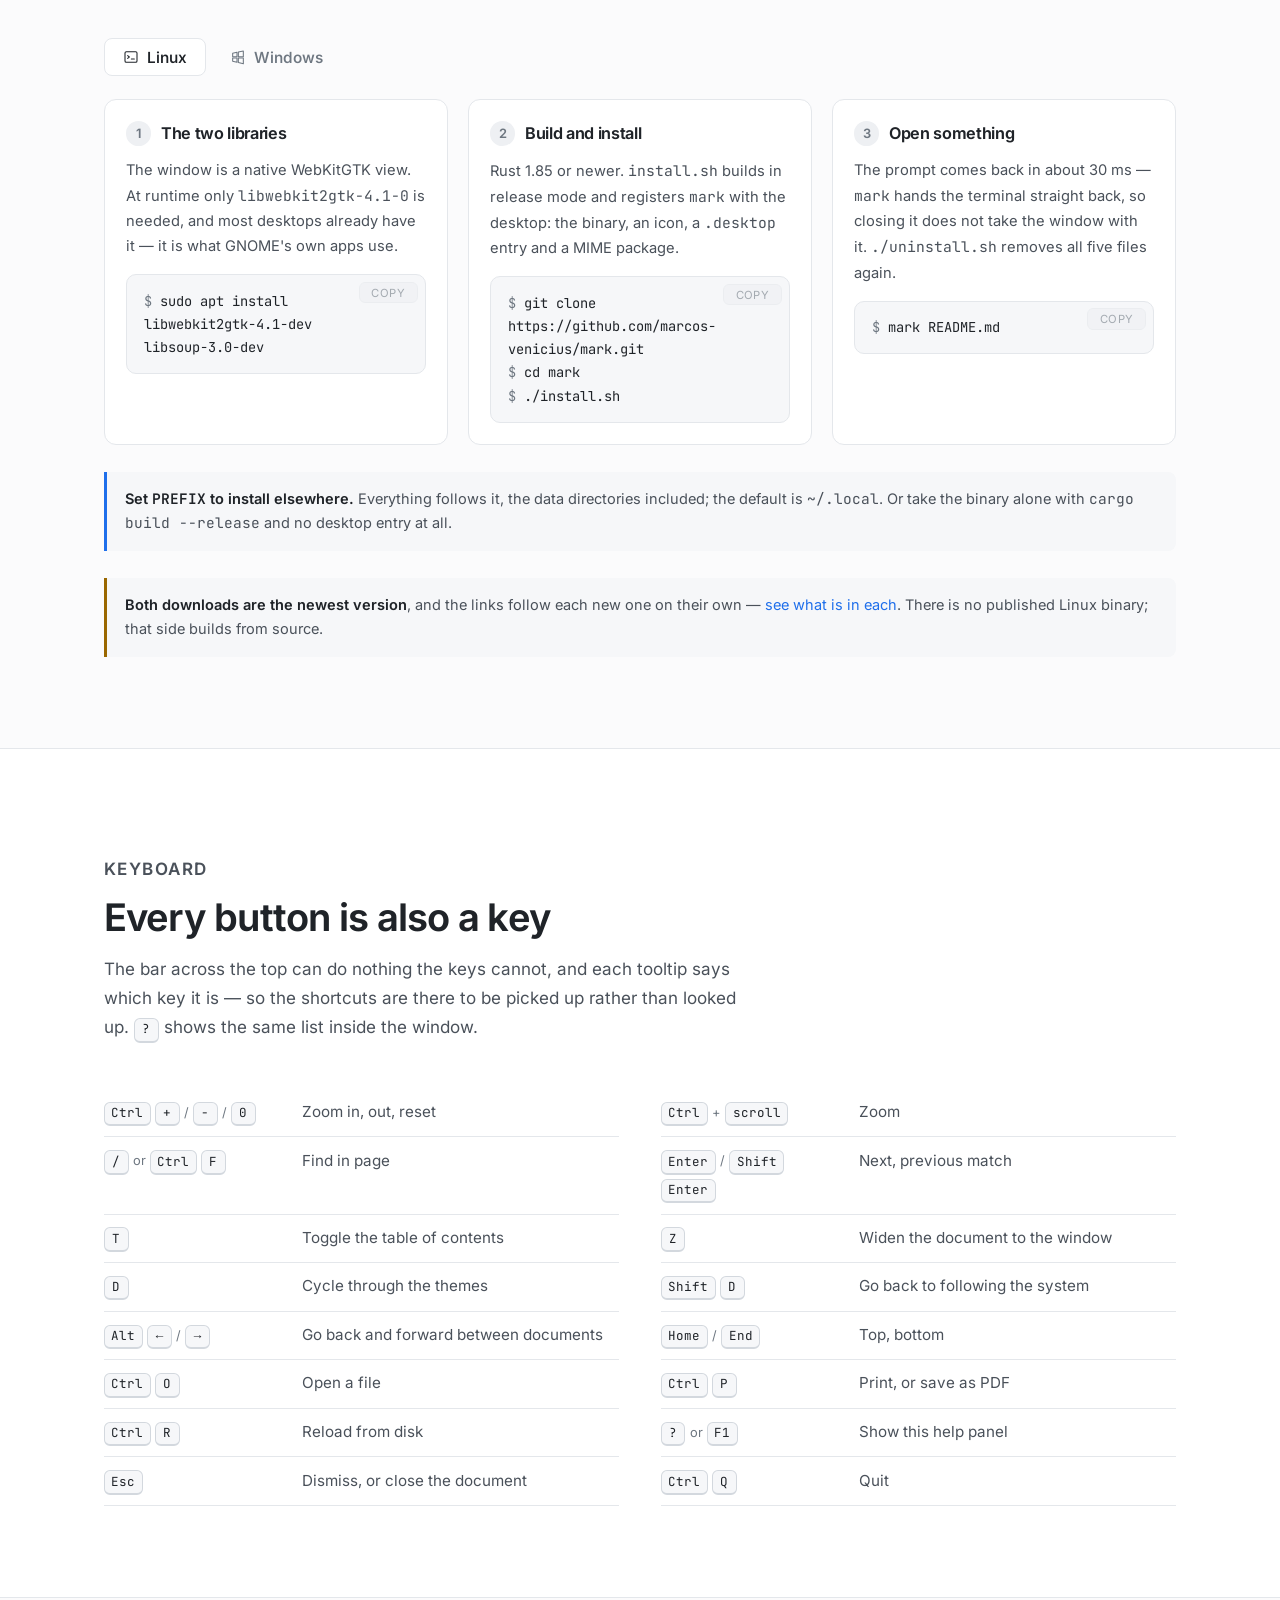
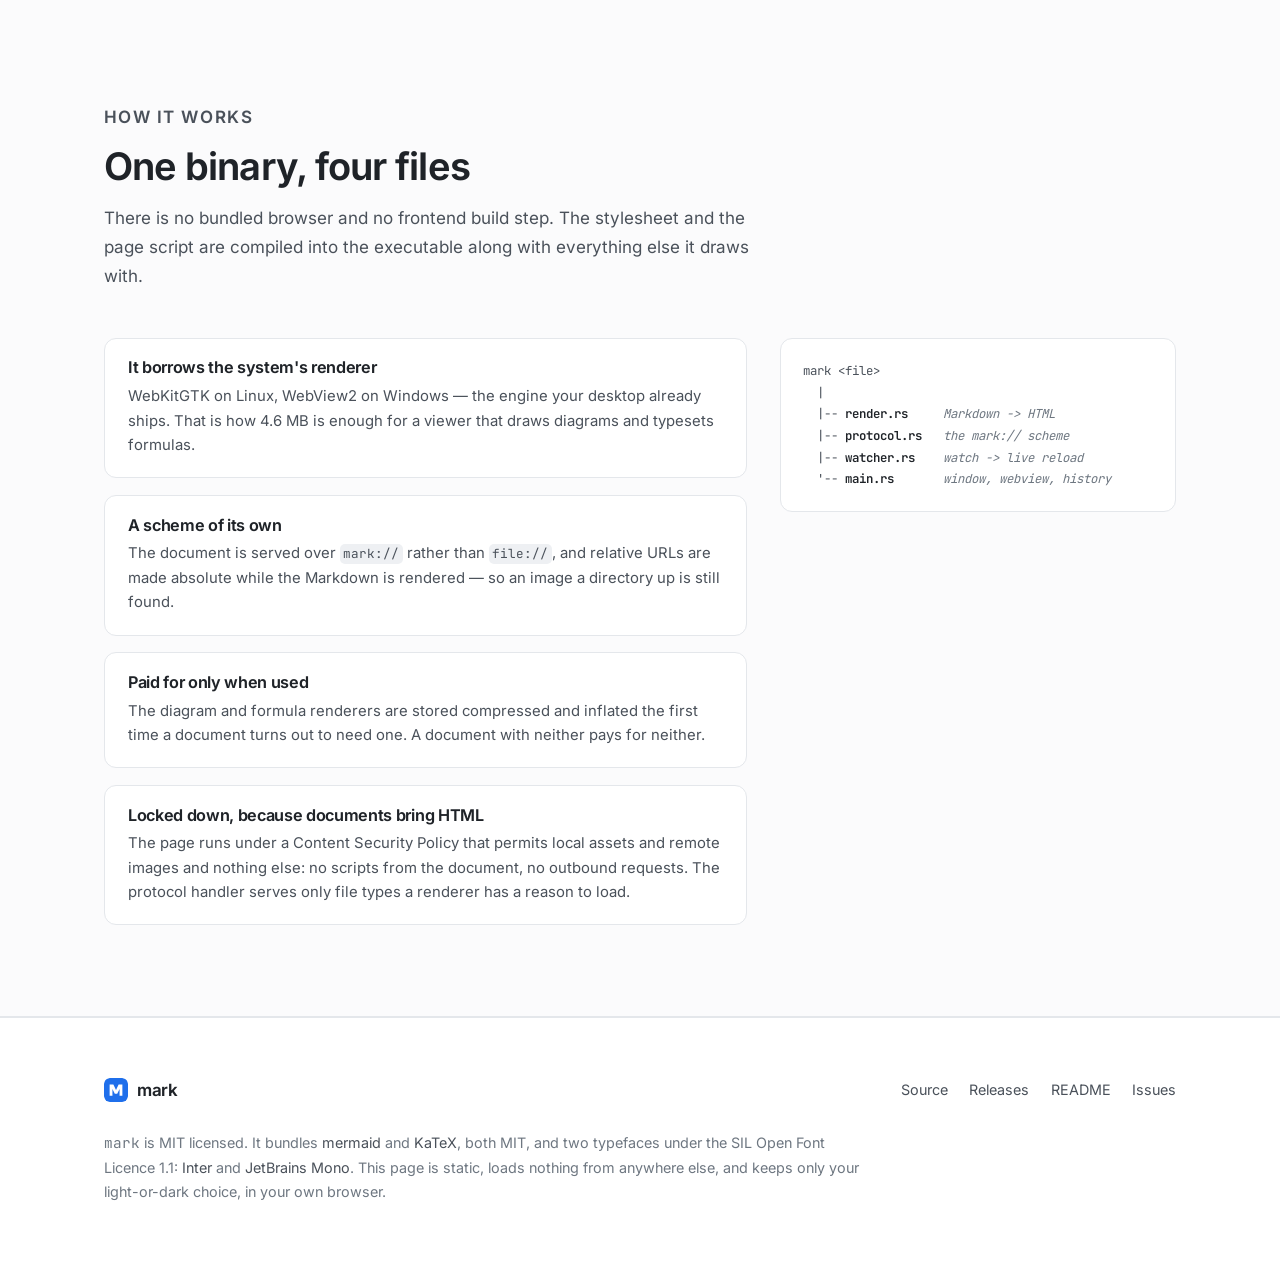
==== commit c3ccbd0e: "feat: Sereno Light and Sereno Dark themes Two more palettes from the Helix themes of the same name, " ====
--- a/docs/index.html
+++ b/docs/index.html
@@ -34,7 +34,7 @@
 <script>
   try {
     var t = localStorage.getItem("mark.site.theme");
-    if (["light", "dark", "catppuccin-mocha", "gruvbox-dark", "blacksite"].indexOf(t) >= 0)
+    if (["light", "dark", "catppuccin-mocha", "gruvbox-dark", "blacksite", "sereno-light", "sereno-dark"].indexOf(t) >= 0)
       document.documentElement.dataset.theme = t;
   } catch (e) { /* storage disabled: the system palette is a fine answer */ }
 </script>
@@ -56,7 +56,7 @@
       <a href="https://github.com/marcos-venicius/mark">GitHub</a>
     </nav>
 
-    <!-- The same six the window offers, in the same order and under the same
+    <!-- The same eight the window offers, in the same order and under the same
          names, because they are the same palettes. -->
     <div class="theme-picker">
       <button id="theme" class="icon-button" type="button" title="Theme" aria-label="Theme" aria-haspopup="true" aria-expanded="false">
@@ -70,6 +70,8 @@
         <button type="button" role="menuitemradio" value="catppuccin-mocha" aria-checked="false">Catppuccin Mocha</button>
         <button type="button" role="menuitemradio" value="gruvbox-dark" aria-checked="false">Gruvbox Dark</button>
         <button type="button" role="menuitemradio" value="blacksite" aria-checked="false">Blacksite</button>
+        <button type="button" role="menuitemradio" value="sereno-light" aria-checked="false">Sereno Light</button>
+        <button type="button" role="menuitemradio" value="sereno-dark" aria-checked="false">Sereno Dark</button>
       </div>
     </div>
   </div>
@@ -385,9 +387,9 @@
 
       <article class="card">
         <span class="card-icon"><svg viewBox="0 0 24 24" aria-hidden="true"><circle cx="12" cy="12" r="9"/><path d="M12 3a9 9 0 0 0 0 18z" style="fill:currentColor;stroke:none"/></svg></span>
-        <h3>Six themes</h3>
-        <p>
-          Light, dark, Catppuccin Mocha, Gruvbox Dark and Blacksite, or the system, which it
+        <h3>Eight themes</h3>
+        <p>
+          Light, dark, Catppuccin Mocha, Gruvbox Dark, Blacksite and Sereno light and dark, or the system, which it
           follows and switches with while the window is open. <kbd>D</kbd> walks
           them and the choice is remembered between runs. The syntax colours
           change with the page.
--- a/docs/style.css
+++ b/docs/style.css
@@ -279,6 +279,84 @@
   color-scheme: dark;
 }
 
+/* Sereno light and dark, the app's own once more. The light one is a named
+   palette like the rest rather than the :root above, so it carries every token
+   that block declares. The --syn-* set is the Sereno palette's own keyword,
+   string, comment, function, constant and type. */
+:root[data-theme="sereno-light"] {
+  --bg: #f6f4f0;
+  --sidebar-bg: #efeee8;
+  --surface: #ebe9e4;
+  --surface-strong: #d6d4cd;
+  --border: #d6d4cd;
+  --border-strong: #cccbc3;
+  --text: #25292f;
+  --text-soft: #44484e;
+  --muted: #66635a;
+  --link: #184687;
+  --accent: #184687;
+  --shadow: 0 6px 24px rgba(37, 41, 47, 0.12);
+  --selection: #ccdff3;
+  --backdrop: rgba(37, 41, 47, 0.34);
+
+  --note: #215da5;
+  --tip: #265721;
+  --important: #652a72;
+  --warning: #986600;
+  --caution: #b02a2d;
+
+  --site-nav-bg: rgba(246, 244, 240, 0.82);
+  --site-glow: rgba(24, 70, 135, 0.13);
+  --site-frame: 0 24px 70px -28px rgba(37, 41, 47, 0.42);
+  --site-on-accent: #f6f4f0;
+
+  --syn-key: #652a72;
+  --syn-str: #265721;
+  --syn-com: #5d4d37;
+  --syn-fn: #184687;
+  --syn-num: #743610;
+  --syn-type: #025559;
+
+  color-scheme: light;
+}
+
+:root[data-theme="sereno-dark"] {
+  --bg: #171a1d;
+  --sidebar-bg: #1c2024;
+  --surface: #1d2125;
+  --surface-strong: #2c3136;
+  --border: #2c3136;
+  --border-strong: #31363c;
+  --text: #dad7cf;
+  --text-soft: #bab7af;
+  --muted: #81878d;
+  --link: #9fcbfe;
+  --accent: #9fcbfe;
+  --shadow: 0 6px 24px rgba(0, 0, 0, 0.55);
+  --selection: #27364a;
+  --backdrop: rgba(23, 26, 29, 0.62);
+
+  --note: #73b0ee;
+  --tip: #acd9a2;
+  --important: #e2b5ec;
+  --warning: #e6b55d;
+  --caution: #ed756e;
+
+  --site-nav-bg: rgba(23, 26, 29, 0.82);
+  --site-glow: rgba(159, 203, 254, 0.13);
+  --site-frame: 0 24px 70px -28px rgba(0, 0, 0, 0.8);
+  --site-on-accent: #171a1d;
+
+  --syn-key: #e2b5ec;
+  --syn-str: #acd9a2;
+  --syn-com: #bdaf99;
+  --syn-fn: #9fcbfe;
+  --syn-num: #f5bd94;
+  --syn-type: #93d9d9;
+
+  color-scheme: dark;
+}
+
 /* ------------------------------------------------------------------- base */
 
 * { box-sizing: border-box; }
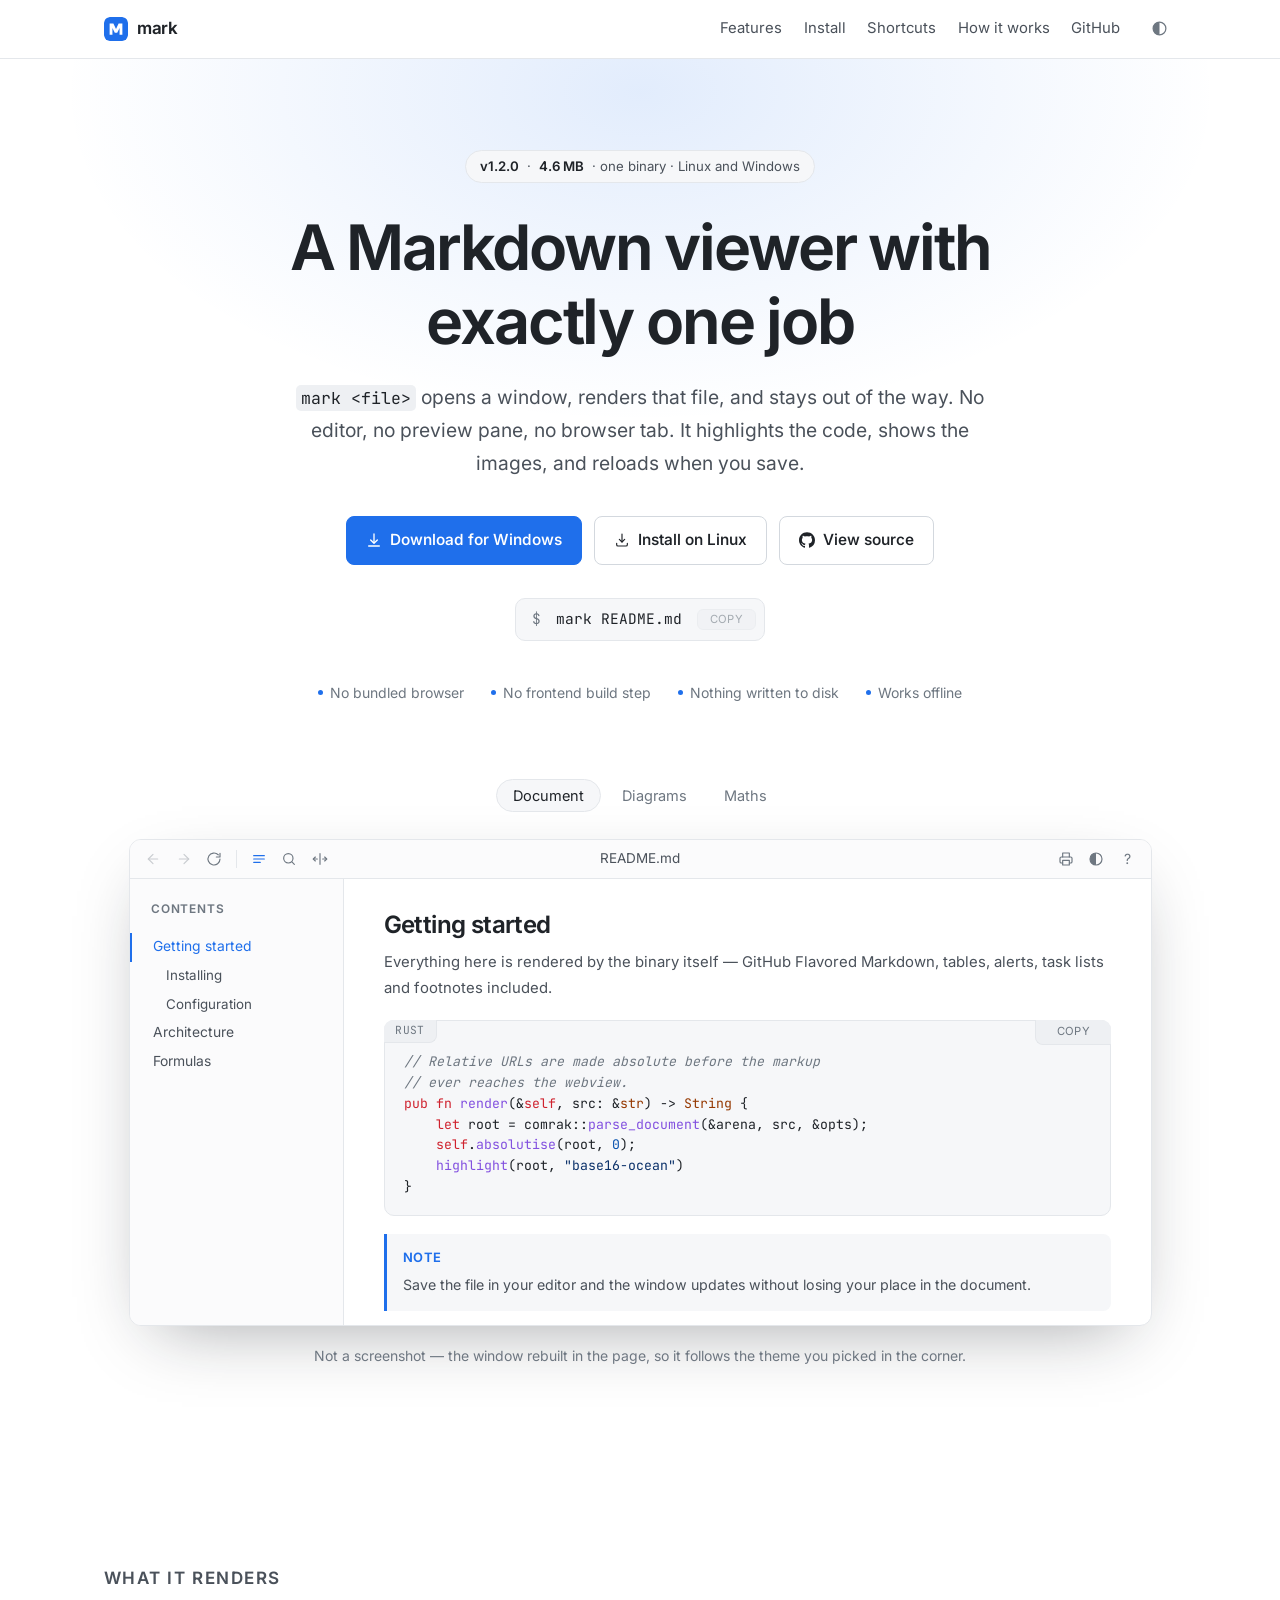
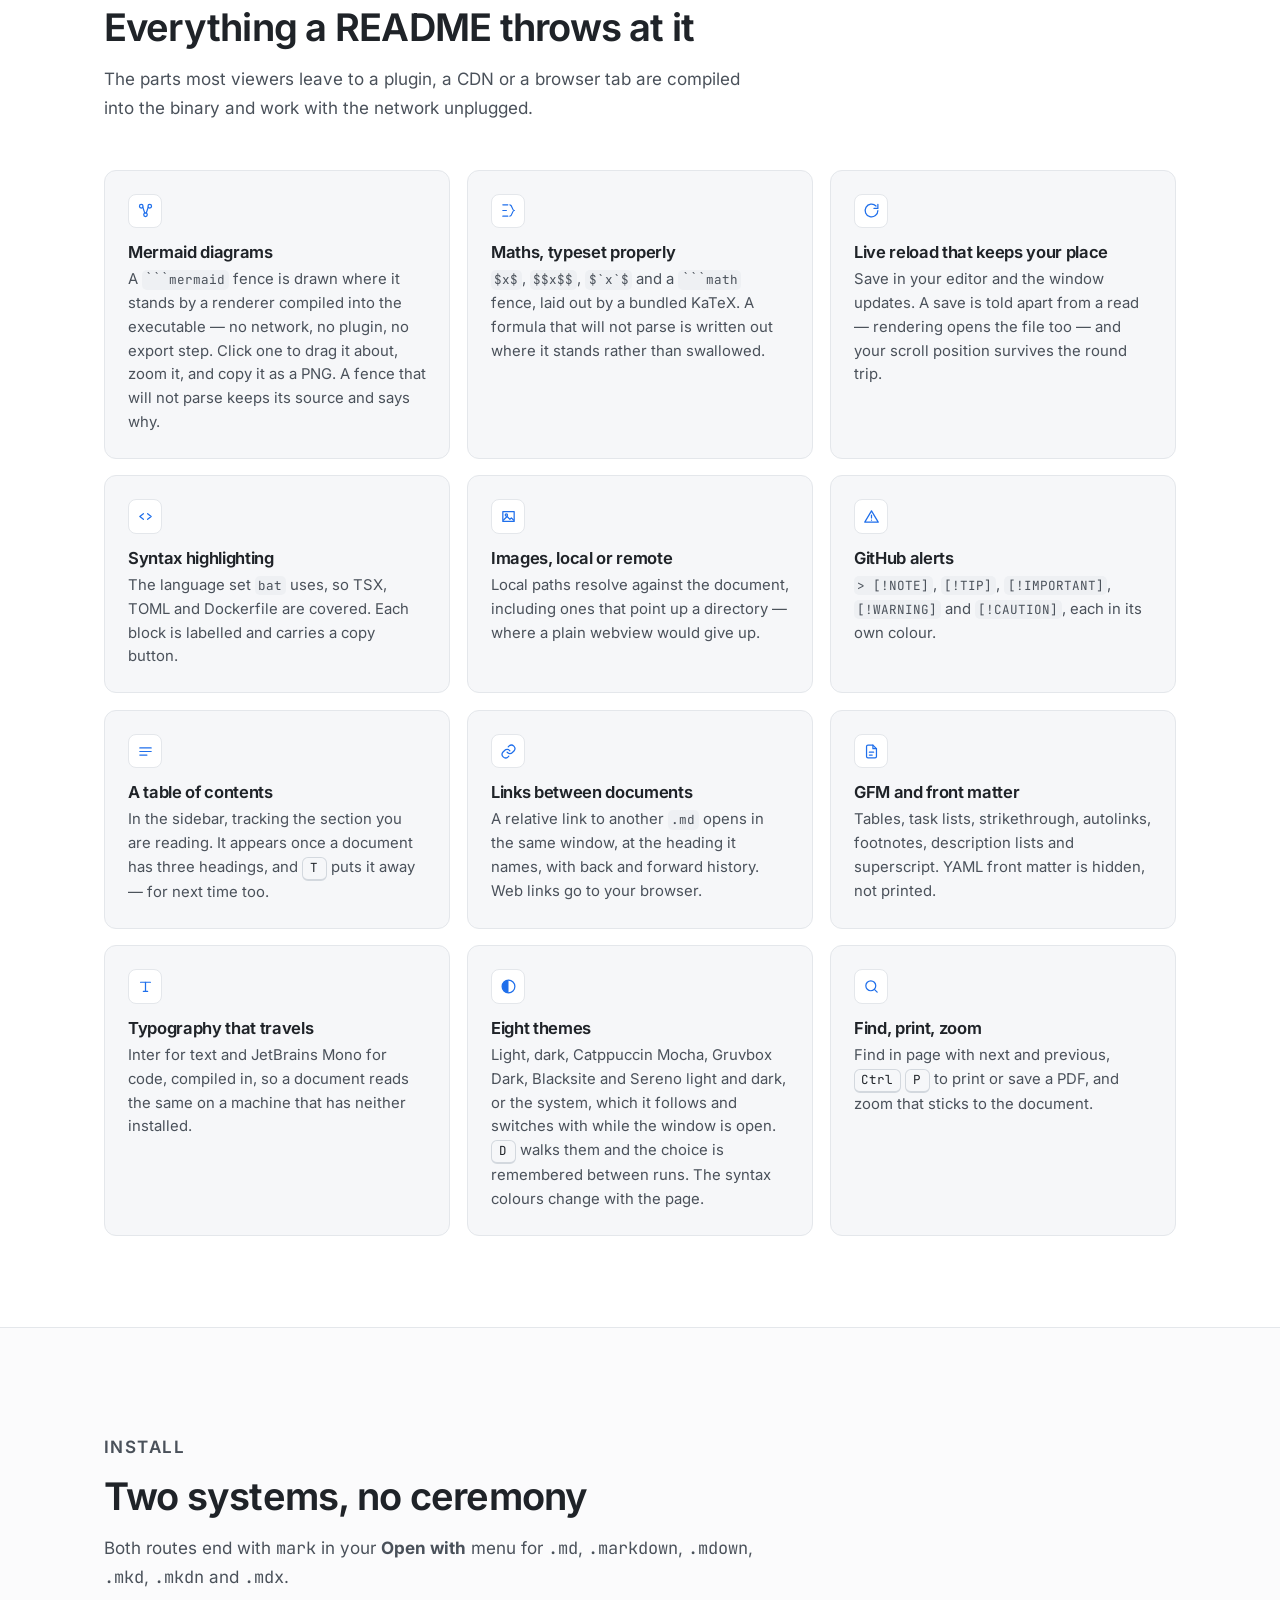
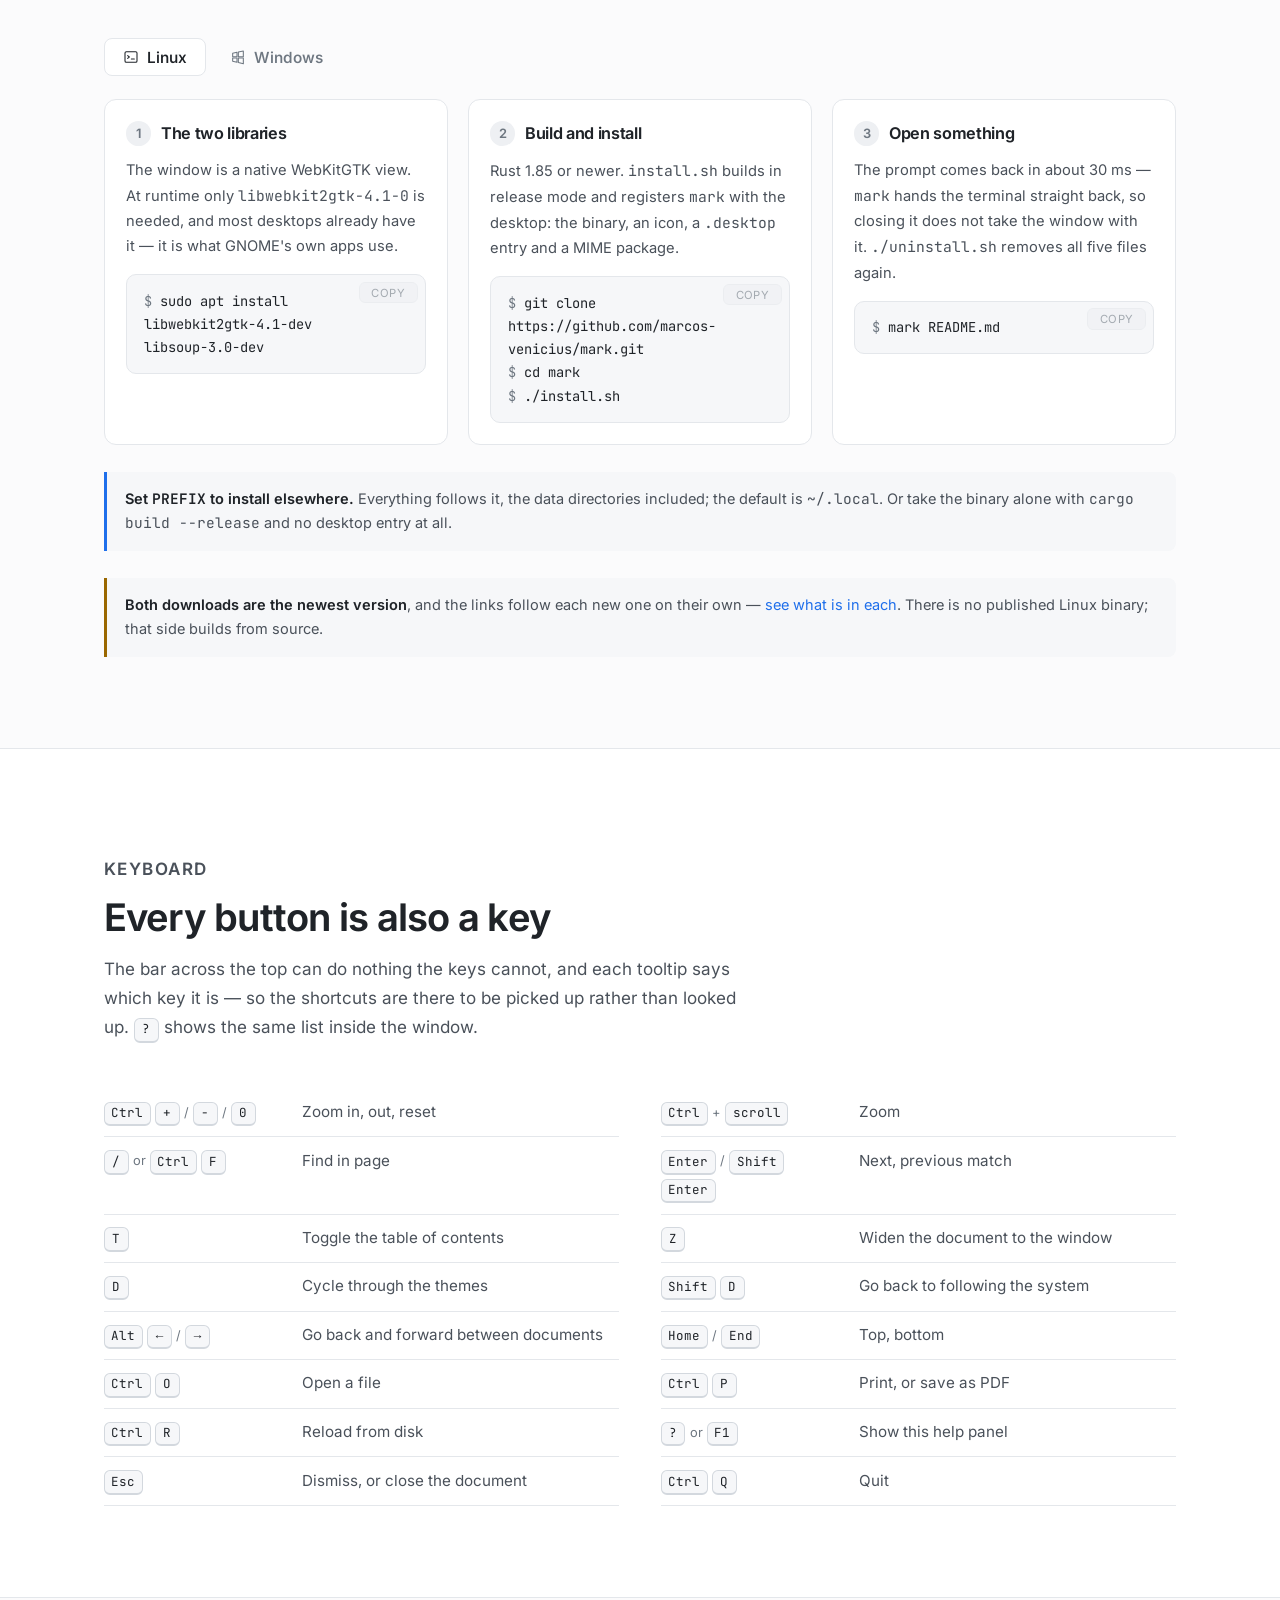
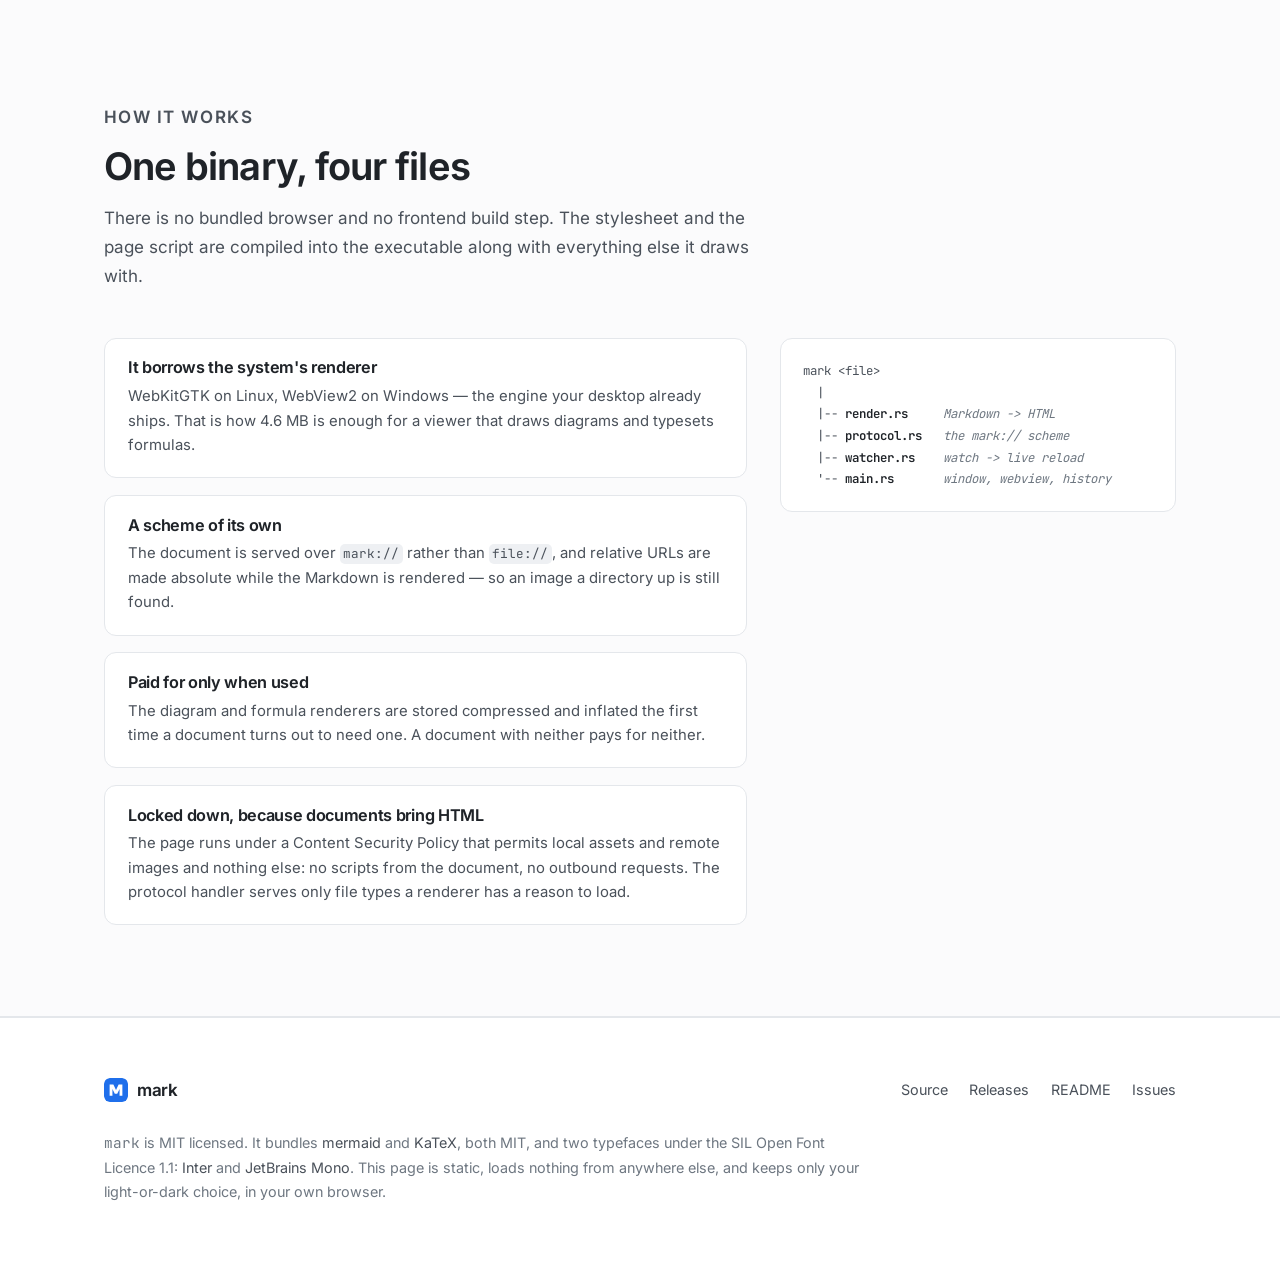
==== commit 6d3fe686: "chore(release): 1.2.0" ====
--- a/docs/index.html
+++ b/docs/index.html
@@ -84,7 +84,7 @@
   <div class="wrap">
     <!-- The version is written here by hand, since the page fetches nothing;
          the_landing_page_names_this_version holds it to Cargo.toml. -->
-    <span class="hero-tag"><b>v1.1.0</b> · <b>4.6 MB</b> · one binary · Linux and Windows</span>
+    <span class="hero-tag"><b>v1.2.0</b> · <b>4.6 MB</b> · one binary · Linux and Windows</span>
 
     <h1>A Markdown viewer with exactly one job</h1>
 
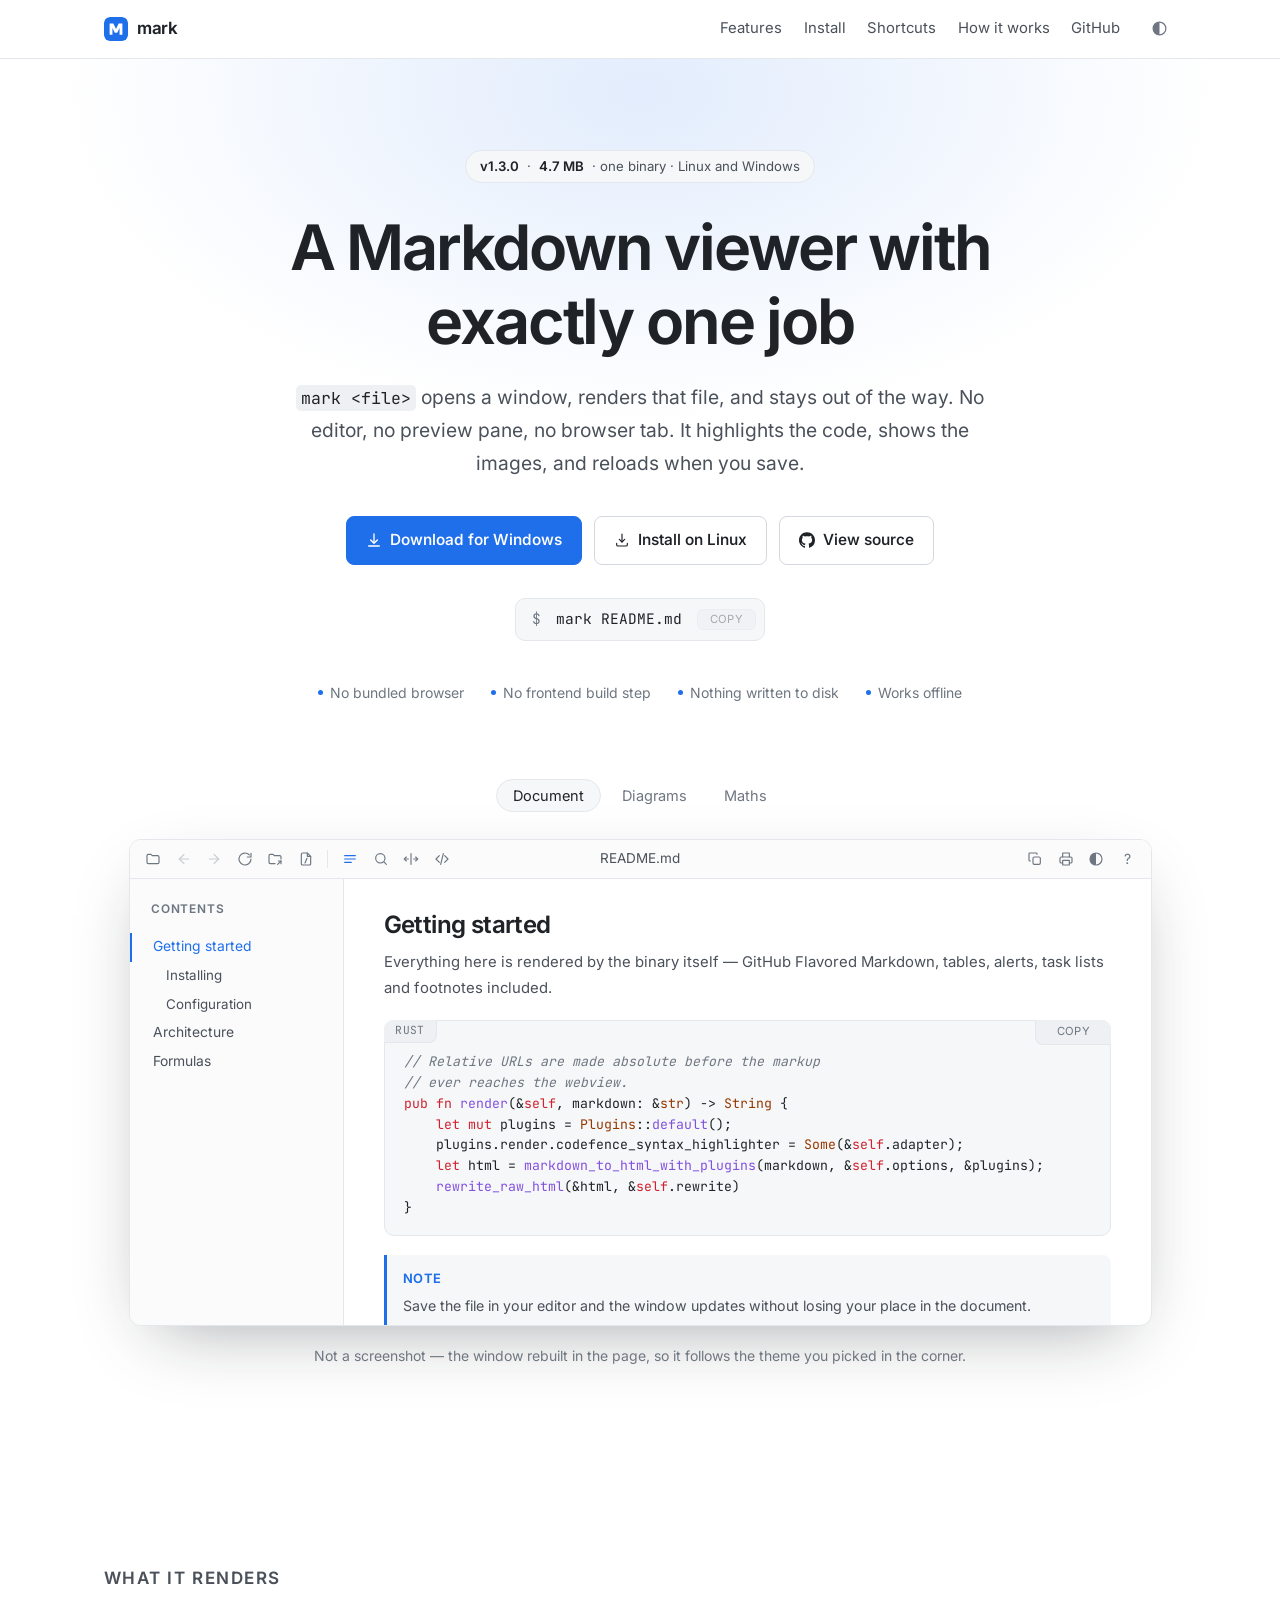
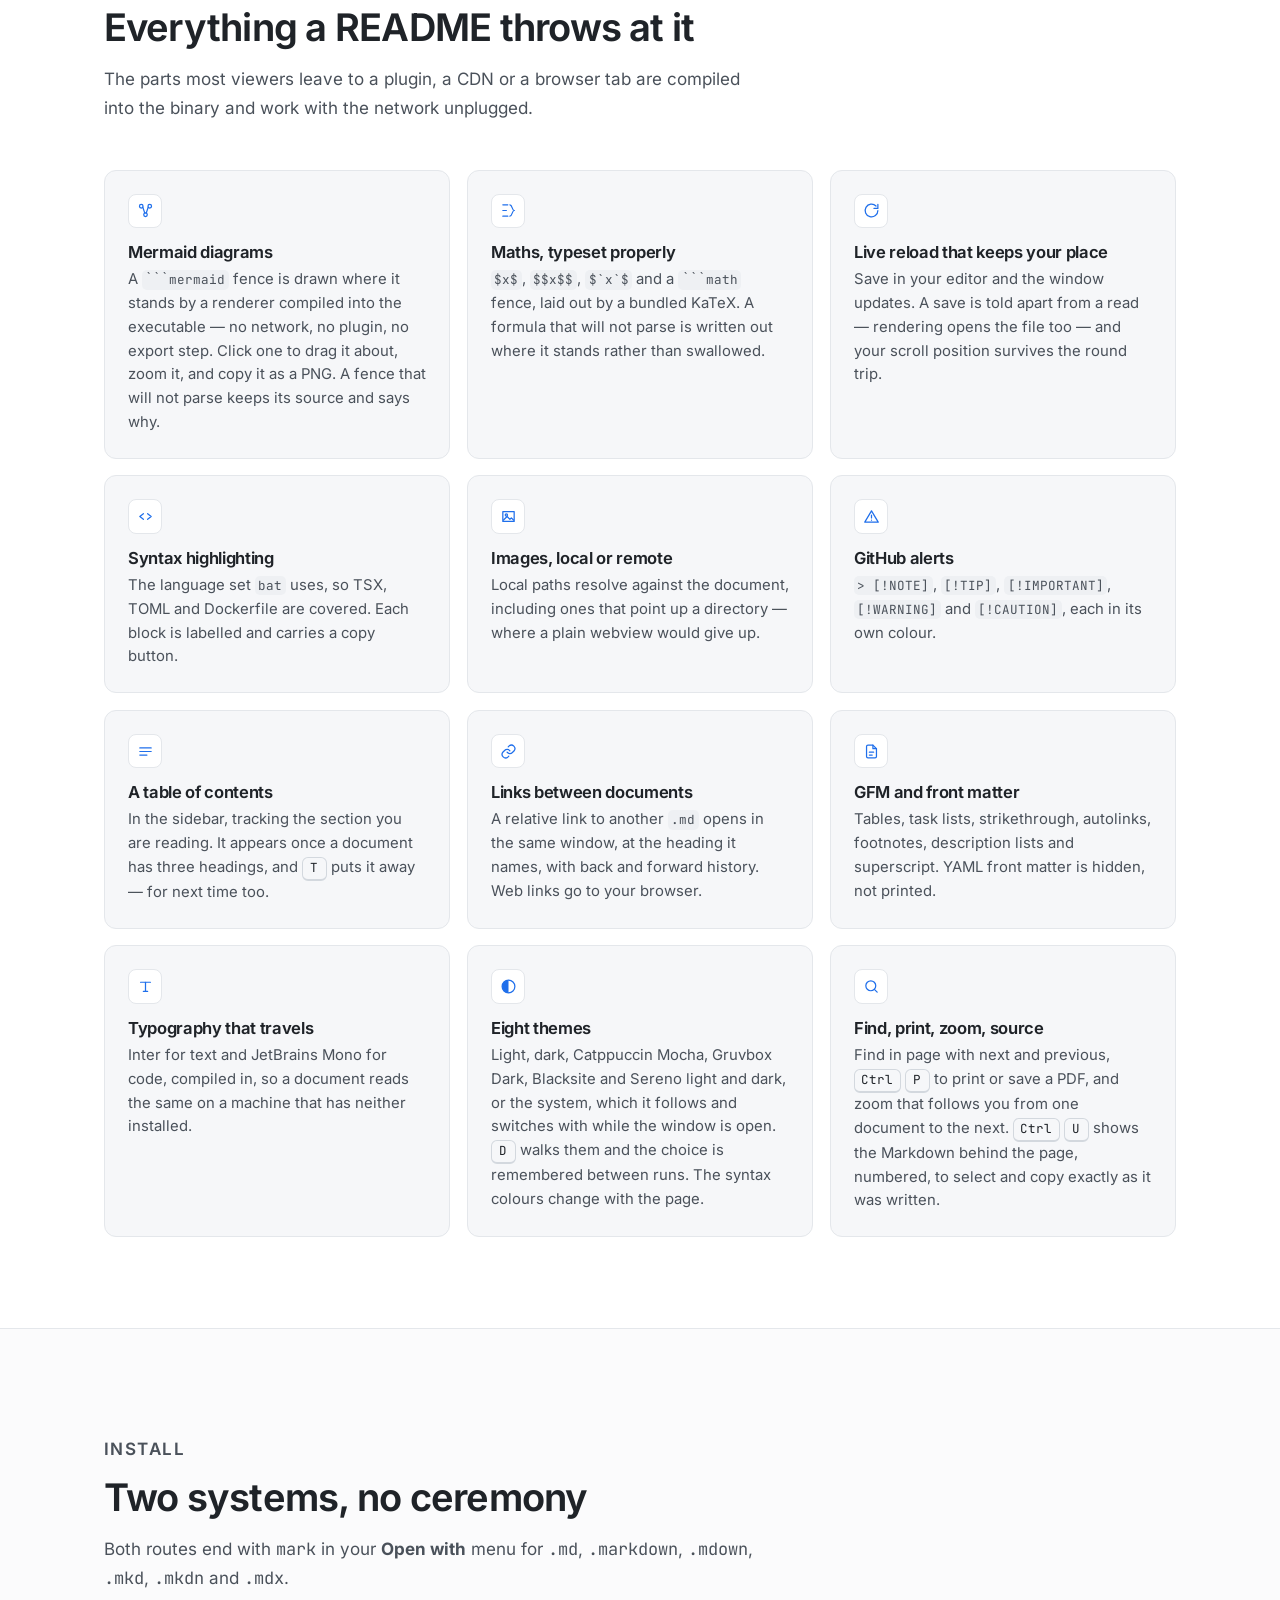
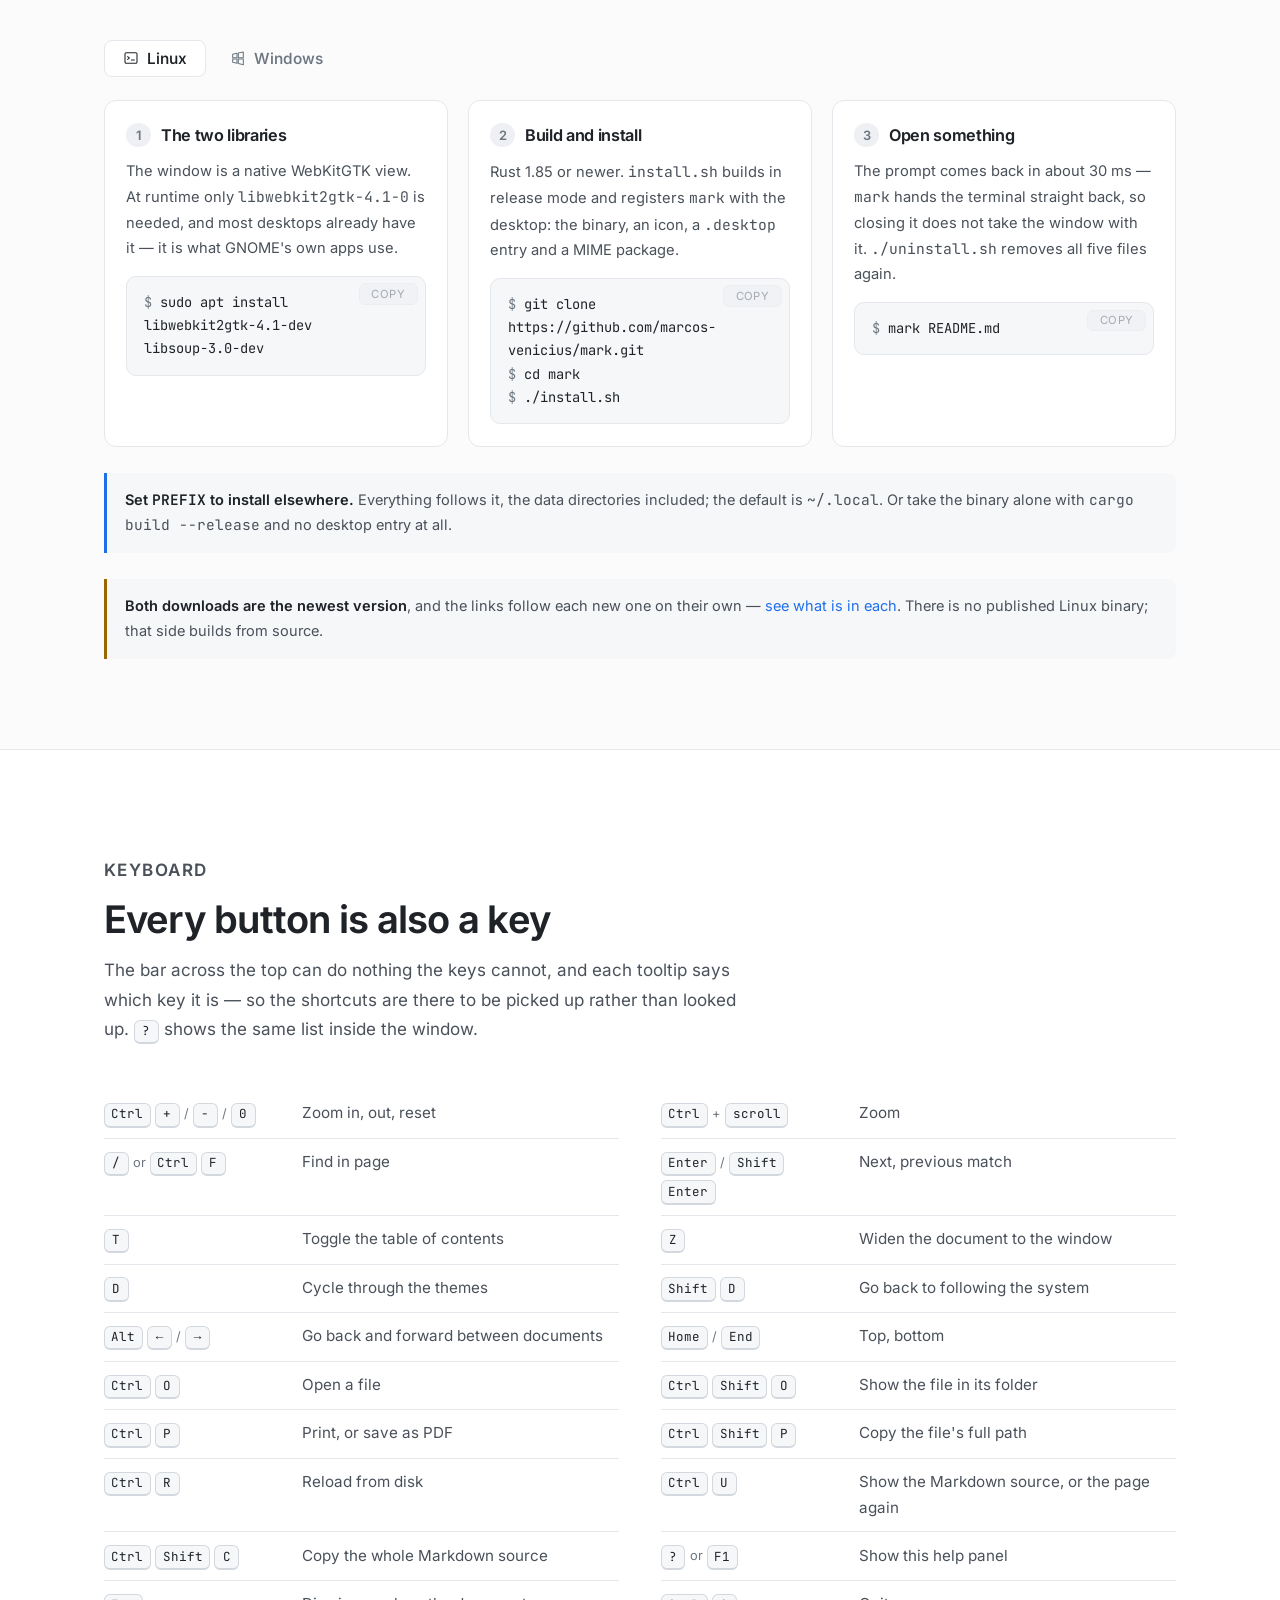
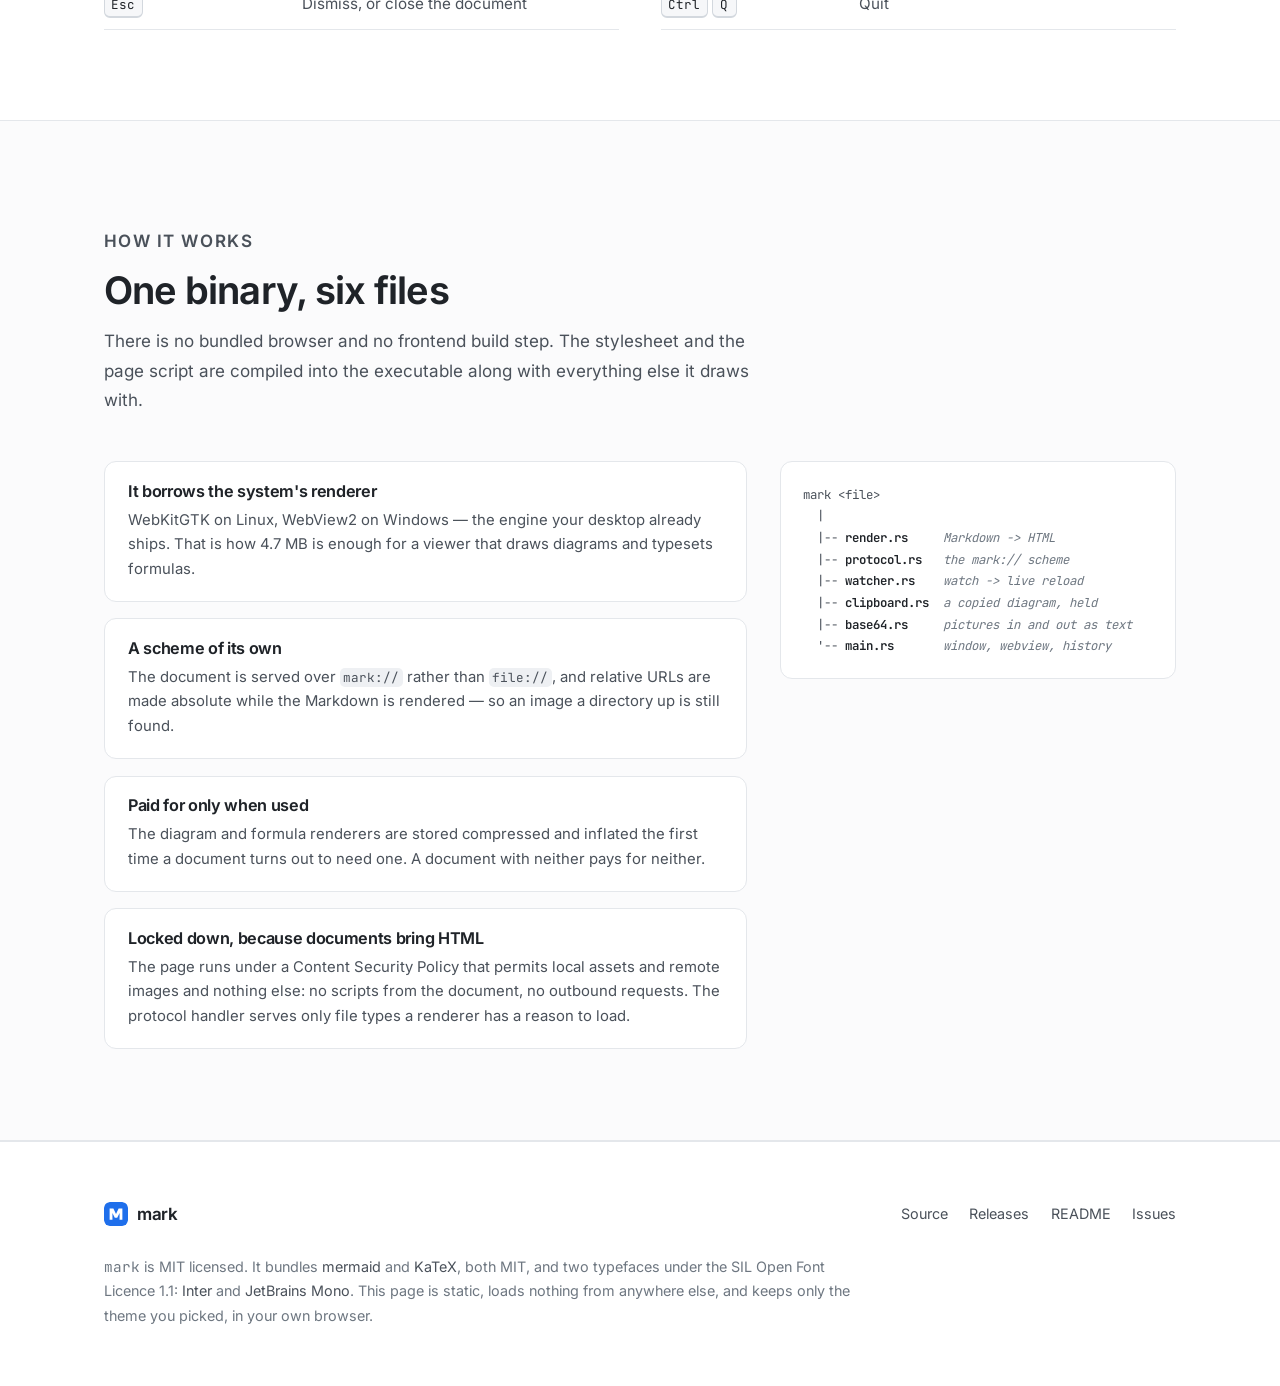
==== commit 9c10b00e: "chore(release): 1.3.0" ====
--- a/docs/index.html
+++ b/docs/index.html
@@ -5,7 +5,7 @@
 <meta name="viewport" content="width=device-width, initial-scale=1">
 
 <title>mark — a Markdown viewer with exactly one job</title>
-<meta name="description" content="mark &lt;file&gt; opens a window, renders that file, and stays out of the way. One 4.6 MB Rust binary: syntax highlighting, mermaid diagrams, KaTeX formulas and live reload, with no bundled browser.">
+<meta name="description" content="mark &lt;file&gt; opens a window, renders that file, and stays out of the way. One 4.7 MB Rust binary: syntax highlighting, mermaid diagrams, KaTeX formulas and live reload, with no bundled browser.">
 <link rel="canonical" href="https://marcos-venicius.github.io/mark/">
 
 <link rel="icon" href="mark.svg" type="image/svg+xml">
@@ -84,7 +84,7 @@
   <div class="wrap">
     <!-- The version is written here by hand, since the page fetches nothing;
          the_landing_page_names_this_version holds it to Cargo.toml. -->
-    <span class="hero-tag"><b>v1.2.0</b> · <b>4.6 MB</b> · one binary · Linux and Windows</span>
+    <span class="hero-tag"><b>v1.3.0</b> · <b>4.7 MB</b> · one binary · Linux and Windows</span>
 
     <h1>A Markdown viewer with exactly one job</h1>
 
@@ -139,18 +139,23 @@
     <div class="window">
       <div class="window-bar">
         <div class="bar-group">
+          <span class="bar-icon" title="Open a file (Ctrl O)"><svg viewBox="0 0 24 24" aria-hidden="true"><path d="M3 7a2 2 0 0 1 2-2h4l2 2h8a2 2 0 0 1 2 2v8a2 2 0 0 1-2 2H5a2 2 0 0 1-2-2z"/></svg></span>
           <span class="bar-icon off" title="Back (Alt Left)"><svg viewBox="0 0 24 24" aria-hidden="true"><path d="M19 12H5"/><path d="m12 19-7-7 7-7"/></svg></span>
           <span class="bar-icon off" title="Forward (Alt Right)"><svg viewBox="0 0 24 24" aria-hidden="true"><path d="M5 12h14"/><path d="m12 5 7 7-7 7"/></svg></span>
           <span class="bar-icon" title="Reload from disk (Ctrl R)"><svg viewBox="0 0 24 24" aria-hidden="true"><path d="M21 12a9 9 0 1 1-2.64-6.36"/><path d="M21 3.5V9h-5.5"/></svg></span>
+          <span class="bar-icon" title="Show in folder (Ctrl Shift O)"><svg viewBox="0 0 24 24" aria-hidden="true"><path d="M21 12V9a2 2 0 0 0-2-2h-8L9 5H5a2 2 0 0 0-2 2v10a2 2 0 0 0 2 2h7"/><path d="m16 20 5-5"/><path d="M17 15h4v4"/></svg></span>
+          <span class="bar-icon" title="Copy the full path (Ctrl Shift P)"><svg viewBox="0 0 24 24" aria-hidden="true"><path d="M14 3H7a2 2 0 0 0-2 2v14a2 2 0 0 0 2 2h10a2 2 0 0 0 2-2V8z"/><path d="M14 3v5h5"/><path d="m13.5 11-3 7"/></svg></span>
           <span class="bar-sep"></span>
           <span class="bar-icon on" title="Table of contents (T)"><svg viewBox="0 0 24 24" aria-hidden="true"><path d="M4 7h16"/><path d="M4 12h16"/><path d="M4 17h10"/></svg></span>
           <span class="bar-icon" title="Find in page (/)"><svg viewBox="0 0 24 24" aria-hidden="true"><circle cx="11" cy="11" r="7"/><path d="m20 20-3.6-3.6"/></svg></span>
           <span class="bar-icon" title="Full window width (Z)"><svg viewBox="0 0 24 24" aria-hidden="true"><path d="M12 4v16"/><path d="M16 12h6"/><path d="m19 9 3 3-3 3"/><path d="M8 12H2"/><path d="m5 9-3 3 3 3"/></svg></span>
+          <span class="bar-icon" title="Markdown source (Ctrl U)"><svg viewBox="0 0 24 24" aria-hidden="true"><path d="m8 7-5 5 5 5"/><path d="m16 7 5 5-5 5"/><path d="m14 4-4 16"/></svg></span>
         </div>
 
         <span class="bar-name" id="mock-name">README.md</span>
 
         <div class="bar-group bar-right">
+          <span class="bar-icon" title="Copy the Markdown source (Ctrl Shift C)"><svg viewBox="0 0 24 24" aria-hidden="true"><rect x="9" y="9" width="11" height="11" rx="2"/><path d="M5 15H4a1 1 0 0 1-1-1V4a1 1 0 0 1 1-1h10a1 1 0 0 1 1 1v1"/></svg></span>
           <span class="bar-icon" title="Print, or save as PDF (Ctrl P)"><svg viewBox="0 0 24 24" aria-hidden="true"><path d="M7 9V3h10v6"/><path d="M7 18H5a2 2 0 0 1-2-2v-5a2 2 0 0 1 2-2h14a2 2 0 0 1 2 2v5a2 2 0 0 1-2 2h-2"/><path d="M7 14h10v7H7z"/></svg></span>
           <span class="bar-icon" title="Theme (D)"><svg viewBox="0 0 24 24" aria-hidden="true"><circle cx="12" cy="12" r="9"/><path d="M12 3a9 9 0 0 0 0 18z" style="fill:currentColor;stroke:none"/></svg></span>
           <span class="bar-icon" title="Help (?)">?</span>
@@ -179,10 +184,11 @@
             <div class="mock-code">
               <pre data-lang="rust"><code><span class="c">// Relative URLs are made absolute before the markup</span>
 <span class="c">// ever reaches the webview.</span>
-<span class="k">pub fn</span> <span class="f">render</span>(&amp;<span class="k">self</span>, src: &amp;<span class="t">str</span>) -&gt; <span class="t">String</span> {
-    <span class="k">let</span> root = comrak::<span class="f">parse_document</span>(&amp;arena, src, &amp;opts);
-    <span class="k">self</span>.<span class="f">absolutise</span>(root, <span class="n">0</span>);
-    <span class="f">highlight</span>(root, <span class="s">"base16-ocean"</span>)
+<span class="k">pub fn</span> <span class="f">render</span>(&amp;<span class="k">self</span>, markdown: &amp;<span class="t">str</span>) -&gt; <span class="t">String</span> {
+    <span class="k">let</span> <span class="k">mut</span> plugins = <span class="t">Plugins</span>::<span class="f">default</span>();
+    plugins.render.codefence_syntax_highlighter = <span class="t">Some</span>(&amp;<span class="k">self</span>.adapter);
+    <span class="k">let</span> html = <span class="f">markdown_to_html_with_plugins</span>(markdown, &amp;<span class="k">self</span>.options, &amp;plugins);
+    <span class="f">rewrite_raw_html</span>(&amp;html, &amp;<span class="k">self</span>.rewrite)
 }</code></pre>
               <span class="copy">Copy</span>
             </div>
@@ -196,7 +202,7 @@
               <thead><tr><th>Key</th><th>Action</th></tr></thead>
               <tbody>
                 <tr><td>T</td><td>Table of contents</td></tr>
-                <tr><td>D</td><td>Light or dark</td></tr>
+                <tr><td>D</td><td>Cycle the themes</td></tr>
                 <tr><td>Ctrl P</td><td>Print</td></tr>
               </tbody>
             </table>
@@ -235,8 +241,8 @@
             </div>
 
             <p>
-              Each diagram is drawn twice, once per palette, and the stylesheet
-              shows one — which is also what makes a dark page printable.
+              Each diagram is drawn twice, once light and once dark, and the
+              stylesheet shows the one that suits the palette — which is also what makes a dark page printable.
             </p>
           </div>
 
@@ -398,10 +404,12 @@
 
       <article class="card">
         <span class="card-icon"><svg viewBox="0 0 24 24" aria-hidden="true"><circle cx="11" cy="11" r="7"/><path d="m20 20-3.6-3.6"/></svg></span>
-        <h3>Find, print, zoom</h3>
+        <h3>Find, print, zoom, source</h3>
         <p>
           Find in page with next and previous, <kbd>Ctrl</kbd> <kbd>P</kbd> to
-          print or save a PDF, and zoom that sticks to the document.
+          print or save a PDF, and zoom that follows you from one document to the
+          next. <kbd>Ctrl</kbd> <kbd>U</kbd> shows the Markdown behind the page,
+          numbered, to select and copy exactly as it was written.
         </p>
       </article>
     </div>
@@ -554,8 +562,12 @@
       <div class="key-row"><span class="combo"><kbd>Alt</kbd><kbd>←</kbd><span class="sep">/</span><kbd>→</kbd></span><span class="what">Go back and forward between documents</span></div>
       <div class="key-row"><span class="combo"><kbd>Home</kbd><span class="sep">/</span><kbd>End</kbd></span><span class="what">Top, bottom</span></div>
       <div class="key-row"><span class="combo"><kbd>Ctrl</kbd><kbd>O</kbd></span><span class="what">Open a file</span></div>
+      <div class="key-row"><span class="combo"><kbd>Ctrl</kbd><kbd>Shift</kbd><kbd>O</kbd></span><span class="what">Show the file in its folder</span></div>
       <div class="key-row"><span class="combo"><kbd>Ctrl</kbd><kbd>P</kbd></span><span class="what">Print, or save as PDF</span></div>
+      <div class="key-row"><span class="combo"><kbd>Ctrl</kbd><kbd>Shift</kbd><kbd>P</kbd></span><span class="what">Copy the file's full path</span></div>
       <div class="key-row"><span class="combo"><kbd>Ctrl</kbd><kbd>R</kbd></span><span class="what">Reload from disk</span></div>
+      <div class="key-row"><span class="combo"><kbd>Ctrl</kbd><kbd>U</kbd></span><span class="what">Show the Markdown source, or the page again</span></div>
+      <div class="key-row"><span class="combo"><kbd>Ctrl</kbd><kbd>Shift</kbd><kbd>C</kbd></span><span class="what">Copy the whole Markdown source</span></div>
       <div class="key-row"><span class="combo"><kbd>?</kbd><span class="sep">or</span><kbd>F1</kbd></span><span class="what">Show this help panel</span></div>
       <div class="key-row"><span class="combo"><kbd>Esc</kbd></span><span class="what">Dismiss, or close the document</span></div>
       <div class="key-row"><span class="combo"><kbd>Ctrl</kbd><kbd>Q</kbd></span><span class="what">Quit</span></div>
@@ -568,7 +580,7 @@
   <div class="wrap">
     <div class="section-head">
       <p class="eyebrow">How it works</p>
-      <h2>One binary, four files</h2>
+      <h2>One binary, six files</h2>
       <p>
         There is no bundled browser and no frontend build step. The stylesheet and
         the page script are compiled into the executable along with everything
@@ -582,7 +594,7 @@
           <h3>It borrows the system's renderer</h3>
           <p>
             WebKitGTK on Linux, WebView2 on Windows — the engine your desktop
-            already ships. That is how 4.6 MB is enough for a viewer that draws
+            already ships. That is how 4.7 MB is enough for a viewer that draws
             diagrams and typesets formulas.
           </p>
         </div>
@@ -621,6 +633,8 @@
   |-- <b>render.rs</b>     <span class="c">Markdown -&gt; HTML</span>
   |-- <b>protocol.rs</b>   <span class="c">the mark:// scheme</span>
   |-- <b>watcher.rs</b>    <span class="c">watch -&gt; live reload</span>
+  |-- <b>clipboard.rs</b>  <span class="c">a copied diagram, held</span>
+  |-- <b>base64.rs</b>     <span class="c">pictures in and out as text</span>
   '-- <b>main.rs</b>       <span class="c">window, webview, history</span>
 </pre>
     </div>
@@ -650,8 +664,8 @@
       <a href="https://katex.org/">KaTeX</a>, both MIT, and two typefaces under the
       SIL Open Font Licence 1.1: <a href="https://github.com/rsms/inter">Inter</a>
       and <a href="https://github.com/JetBrains/JetBrainsMono">JetBrains Mono</a>.
-      This page is static, loads nothing from anywhere else, and keeps only your
-      light-or-dark choice, in your own browser.
+      This page is static, loads nothing from anywhere else, and keeps only the
+      theme you picked, in your own browser.
     </p>
   </div>
 </footer>
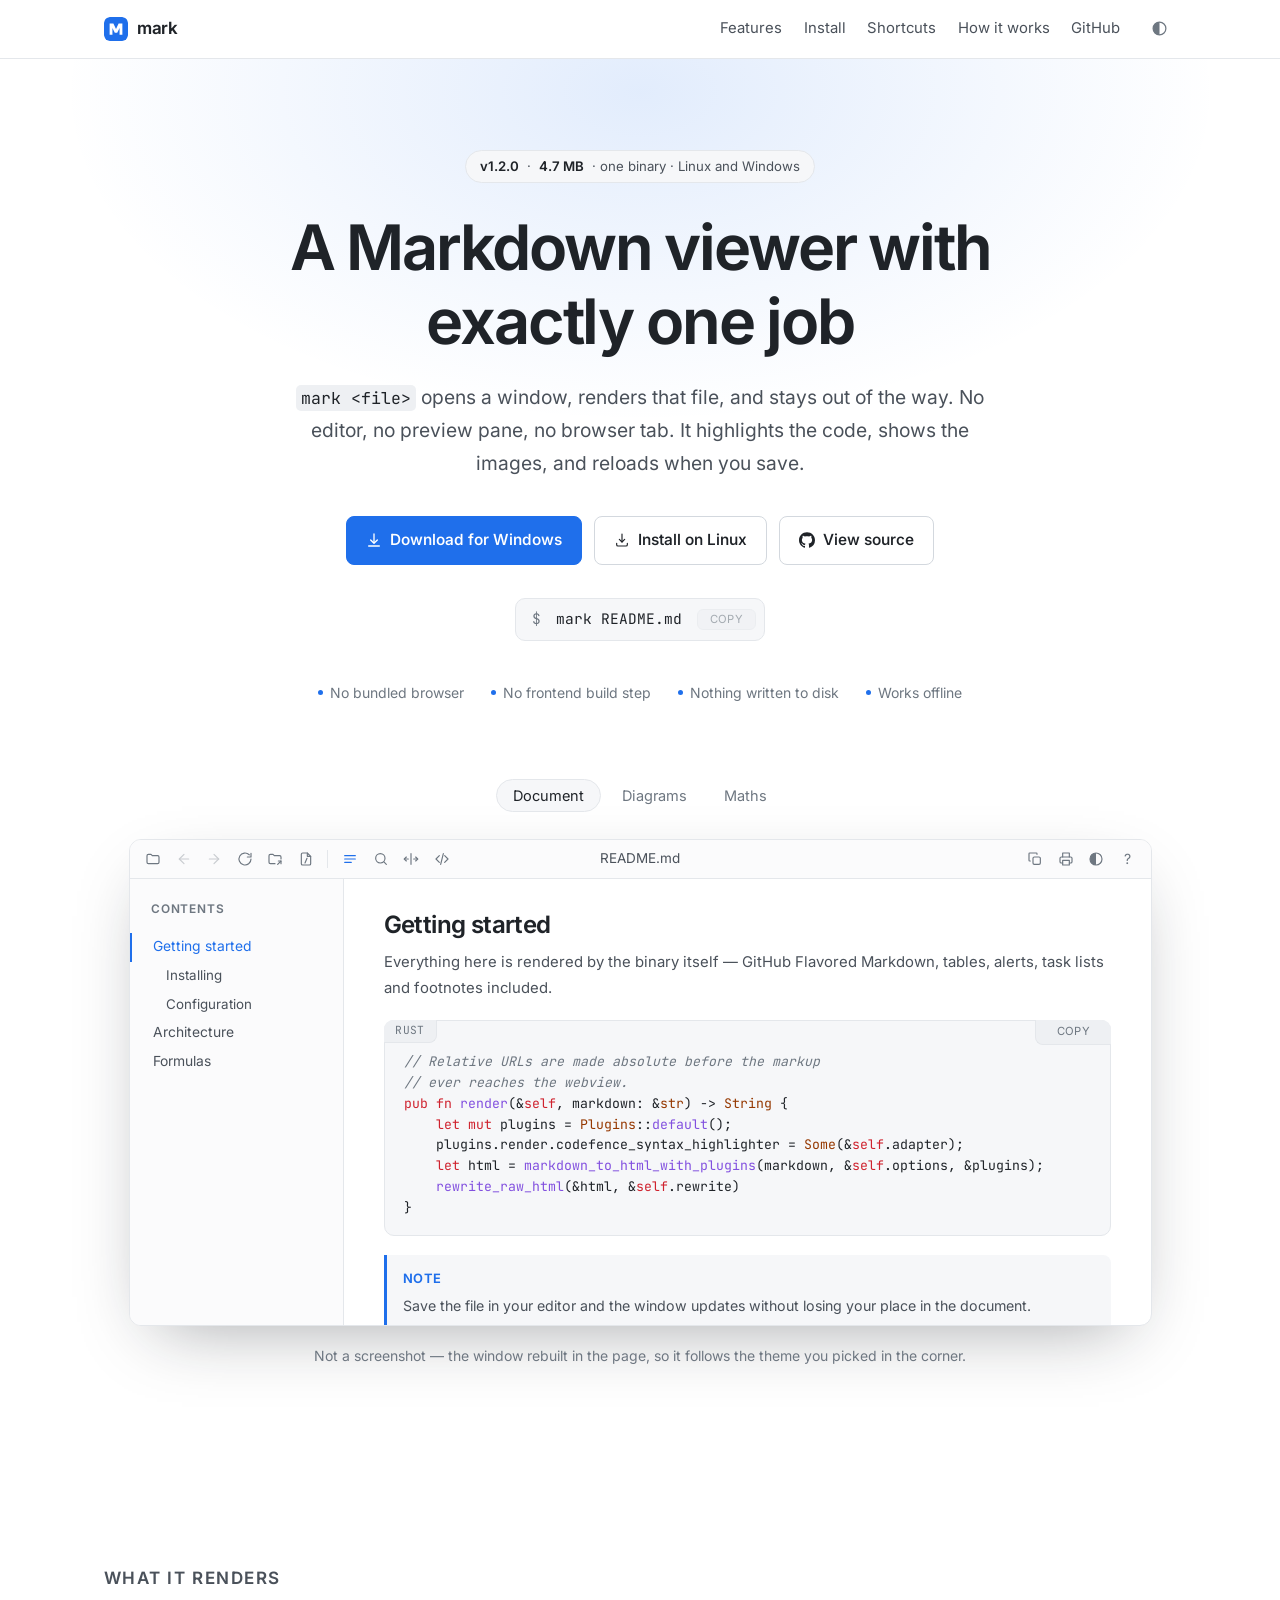
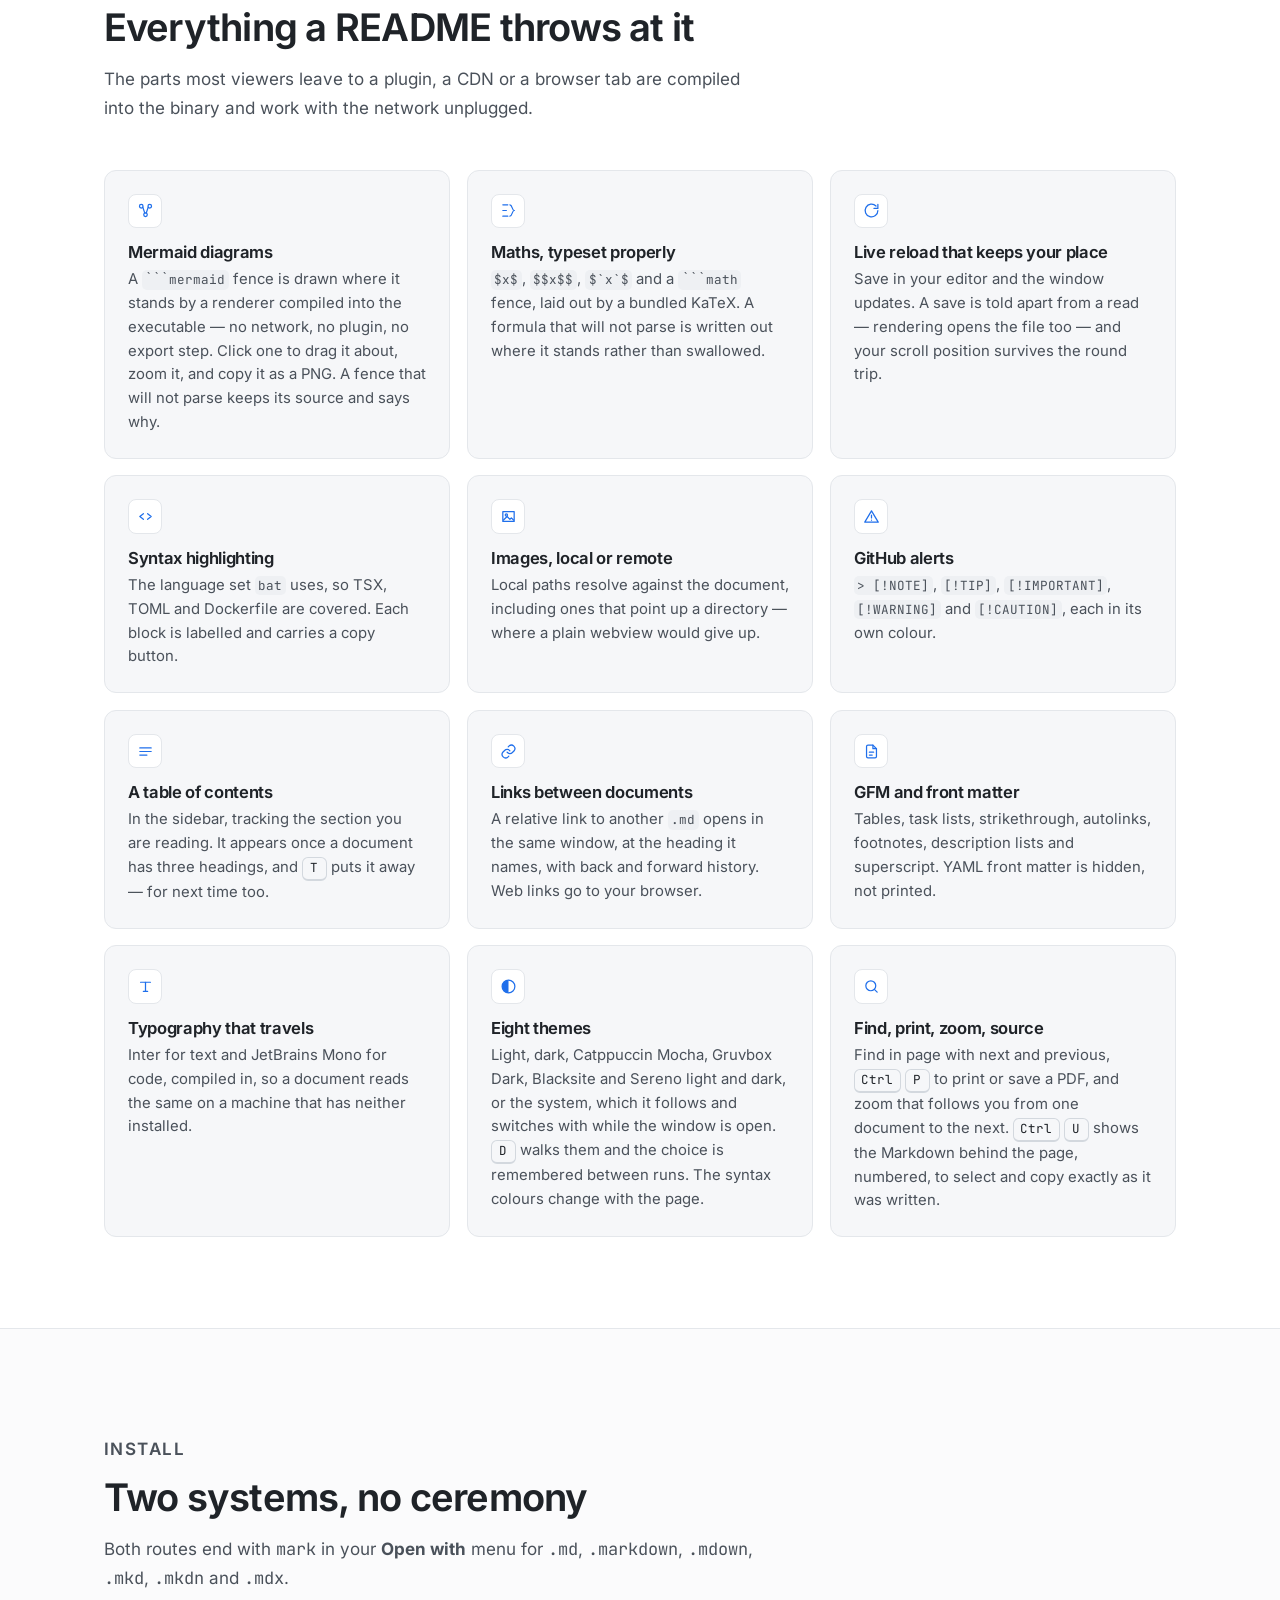
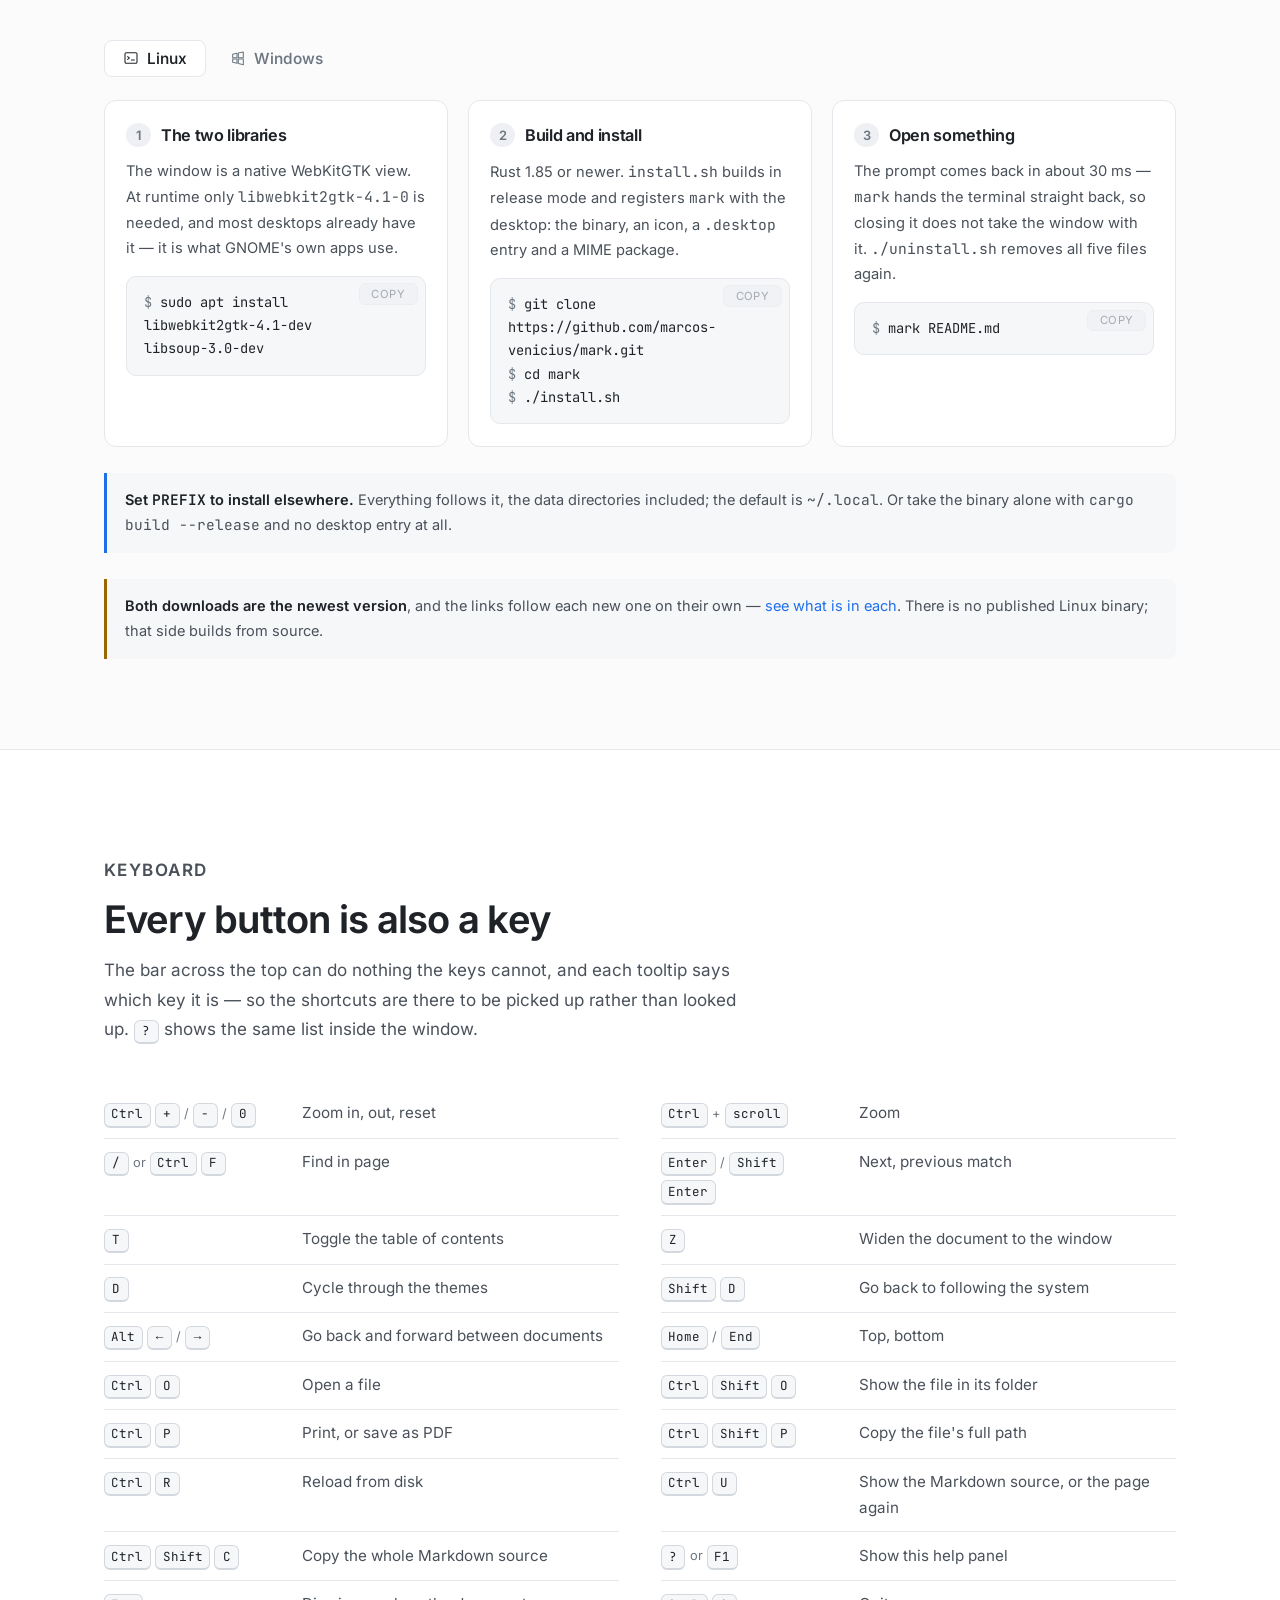
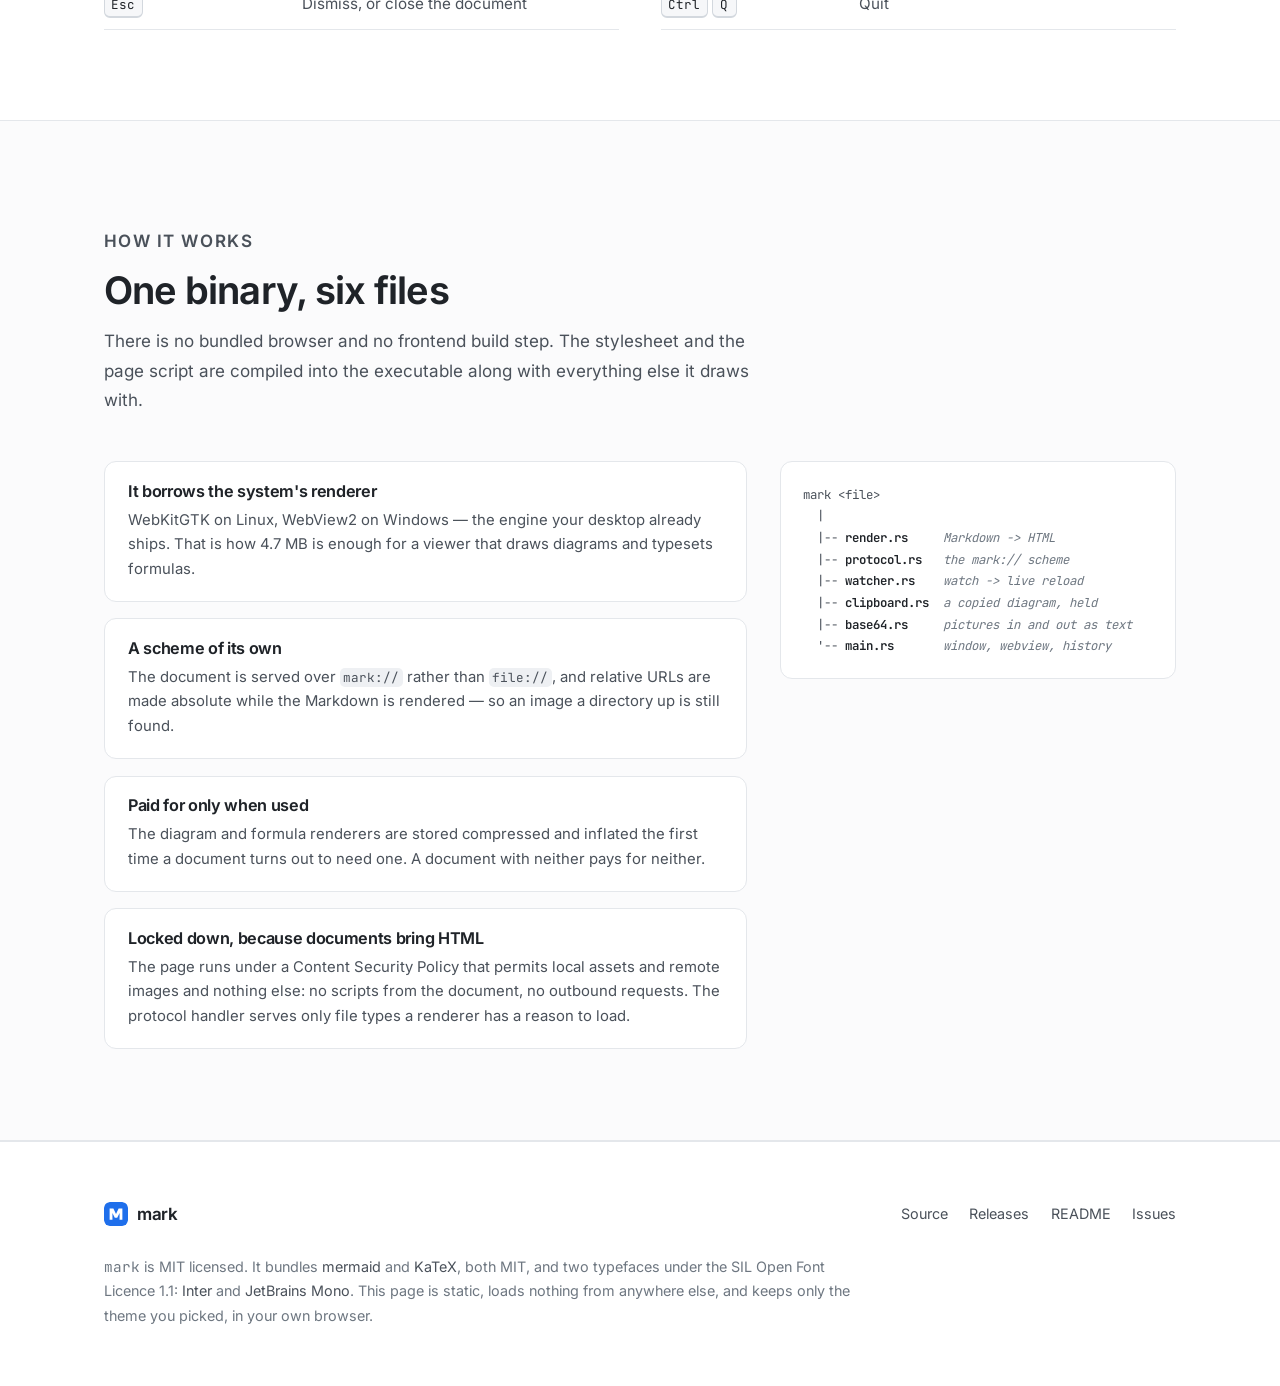
==== commit a9fee8b3: "feat: Markdown source view, show in folder, copy path - Ctrl U (and a bar button) swaps the page for" ====
--- a/docs/index.html
+++ b/docs/index.html
@@ -84,7 +84,7 @@
   <div class="wrap">
     <!-- The version is written here by hand, since the page fetches nothing;
          the_landing_page_names_this_version holds it to Cargo.toml. -->
-    <span class="hero-tag"><b>v1.3.0</b> · <b>4.7 MB</b> · one binary · Linux and Windows</span>
+    <span class="hero-tag"><b>v1.2.0</b> · <b>4.7 MB</b> · one binary · Linux and Windows</span>
 
     <h1>A Markdown viewer with exactly one job</h1>
 
